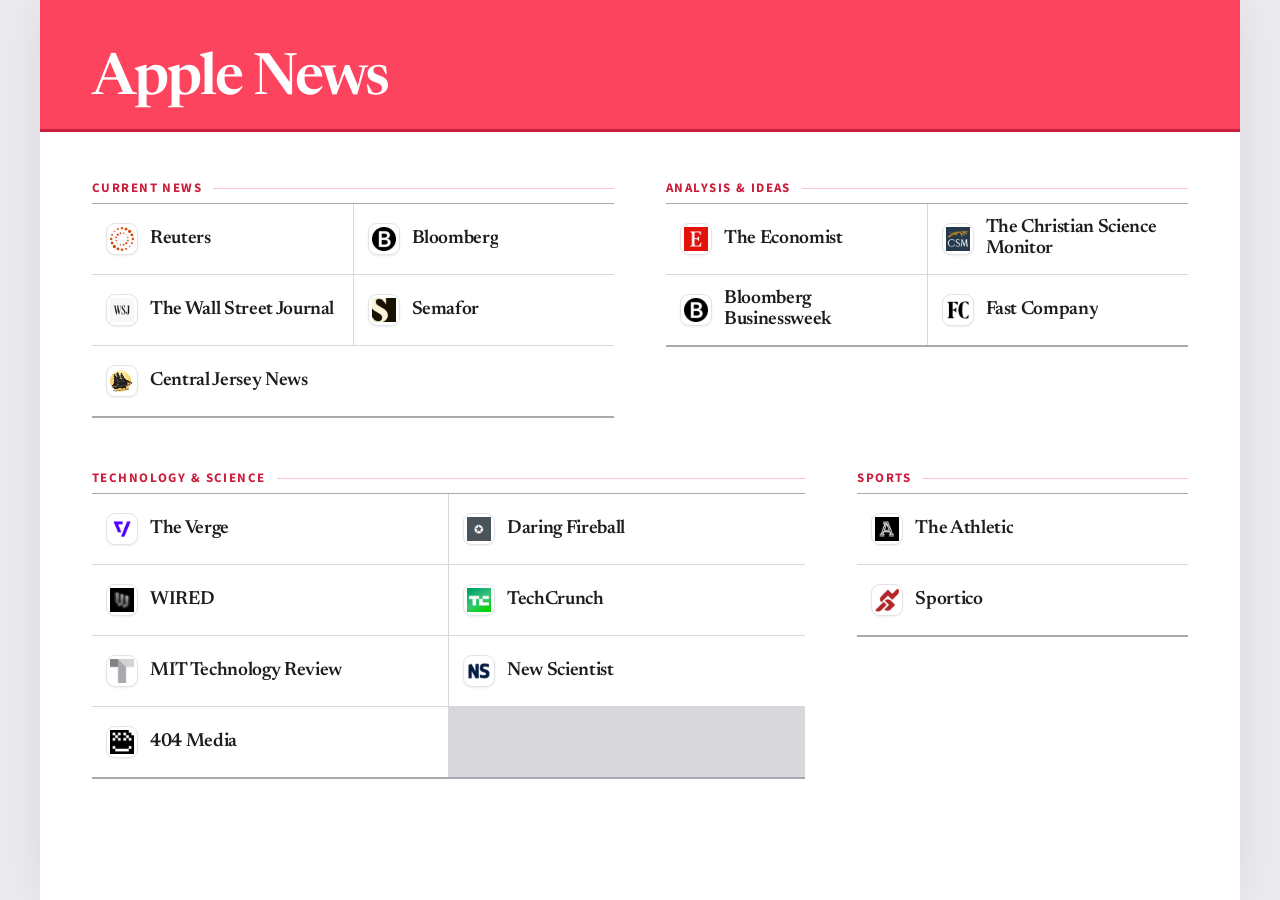
==== index.html @ 7edbaca2 "Add Daring Fireball" ====
<!doctype html>
<html lang="en">
  <head>
    <meta charset="UTF-8" />
    <meta name="viewport" content="width=device-width, initial-scale=1, viewport-fit=cover" />
    <meta name="theme-color" content="#fd445f" />
    <meta name="apple-mobile-web-app-capable" content="yes" />
    <meta name="apple-mobile-web-app-status-bar-style" content="black-translucent" />
    <meta name="apple-mobile-web-app-title" content="Apple News" />
    <meta name="mobile-web-app-capable" content="yes" />
    <meta name="description" content="A personal launcher for favorite Apple News publications." />
    <title>Apple News</title>
    <link rel="manifest" href="manifest.webmanifest" />
    <link rel="icon" href="icons/app-icon.svg" type="image/svg+xml" />
    <link rel="apple-touch-icon" href="icons/apple-touch-icon.png" />
    <link rel="preconnect" href="https://fonts.googleapis.com" />
    <link rel="preconnect" href="https://fonts.gstatic.com" crossorigin />
    <link
      href="https://fonts.googleapis.com/css2?family=Newsreader:opsz,wght@6..72,500;6..72,600&amp;family=Source+Sans+3:wght@600;700&amp;display=swap"
      rel="stylesheet"
    />
    <link rel="stylesheet" href="styles.css?v=11" />
    <script src="app.js" defer></script>
  </head>
  <body>
    <main class="page">
      <header class="masthead">
        <h1>Apple News</h1>
      </header>

      <div class="index" aria-label="Apple News publications">
        <section class="section section--current" aria-labelledby="current-news">
          <div class="section__heading">
            <h2 id="current-news">Current news</h2>
            <span aria-hidden="true"></span>
          </div>
          <nav class="source-list" aria-label="Current news sources">
            <a class="source" href="https://apple.news/T2HHIfjQSSi6bz2f8pJF2xw" aria-label="Open Reuters in Apple News">
              <span class="source__identity"><span class="source__logo"><img src="logos/reuters.png" alt="" width="28" height="28" /></span><span class="source__name">Reuters</span></span>
            </a>
            <a class="source" href="https://apple.news/Tjl8slcGYTmO6f0yHbivKJg" aria-label="Open Bloomberg in Apple News">
              <span class="source__identity"><span class="source__logo"><img src="logos/bloomberg.png" alt="" width="28" height="28" /></span><span class="source__name">Bloomberg</span></span>
            </a>
            <a class="source" href="https://apple.news/TLZKrjVHNQX6EU84bXaUU4w" aria-label="Open The Wall Street Journal in Apple News">
              <span class="source__identity"><span class="source__logo"><img src="logos/wall-street-journal.png" alt="" width="28" height="28" /></span><span class="source__name">The Wall Street Journal</span></span>
            </a>
            <a class="source" href="https://apple.news/TA-H5PvUbSDem4E9vQwZtOw" aria-label="Open Semafor in Apple News">
              <span class="source__identity"><span class="source__logo"><img src="logos/semafor.png" alt="" width="28" height="28" /></span><span class="source__name">Semafor</span></span>
            </a>
            <a class="source" href="https://apple.news/TNPfsRVpATbW1Sj1yWFdFFg" aria-label="Open Central Jersey News in Apple News">
              <span class="source__identity"><span class="source__logo"><img src="logos/central-jersey-news.png" alt="" width="28" height="28" /></span><span class="source__name">Central Jersey News</span></span>
            </a>
          </nav>
        </section>

        <section class="section section--analysis" aria-labelledby="analysis">
          <div class="section__heading">
            <h2 id="analysis">Analysis &amp; ideas</h2>
            <span aria-hidden="true"></span>
          </div>
          <nav class="source-list" aria-label="Analysis and ideas sources">
            <a class="source" href="https://apple.news/ThfiauYLtQlOfqyiHkempkw" aria-label="Open The Economist in Apple News">
              <span class="source__identity"><span class="source__logo"><img src="logos/economist.png" alt="" width="28" height="28" /></span><span class="source__name">The Economist</span></span>
            </a>
            <a class="source" href="https://apple.news/T_Ye2hwWaT_-u-DtJ17lVoQ" aria-label="Open The Christian Science Monitor in Apple News">
              <span class="source__identity"><span class="source__logo"><img src="logos/christian-science-monitor.png" alt="" width="28" height="28" /></span><span class="source__name">The Christian Science Monitor</span></span>
            </a>
            <a class="source" href="https://apple.news/TVgiaC0hzRVuradhgG5IrNQ" aria-label="Open Bloomberg Businessweek in Apple News">
              <span class="source__identity"><span class="source__logo"><img src="logos/bloomberg-businessweek.png" alt="" width="28" height="28" /></span><span class="source__name">Bloomberg Businessweek</span></span>
            </a>
            <a class="source" href="https://apple.news/TRDkR9QPbS0yoKyV5iQSW5g" aria-label="Open Fast Company in Apple News">
              <span class="source__identity"><span class="source__logo"><img src="logos/fast-company.png" alt="" width="28" height="28" /></span><span class="source__name">Fast Company</span></span>
            </a>
          </nav>
        </section>

        <section class="section section--science" aria-labelledby="science">
          <div class="section__heading">
            <h2 id="science">Technology &amp; science</h2>
            <span aria-hidden="true"></span>
          </div>
          <nav class="source-list" aria-label="Technology and science sources">
            <a class="source" href="https://apple.news/TLhSckDOWQjqEVzLdN4FplQ" aria-label="Open The Verge in Apple News">
              <span class="source__identity"><span class="source__logo"><img src="logos/the-verge.png" alt="" width="28" height="28" /></span><span class="source__name">The Verge</span></span>
            </a>
            <a class="source" href="https://apple.news/TMDi_OFIRSe2BQoupq1S1Gw" aria-label="Open Daring Fireball in Apple News">
              <span class="source__identity"><span class="source__logo"><img src="logos/daring-fireball.png" alt="" width="28" height="28" /></span><span class="source__name">Daring Fireball</span></span>
            </a>
            <a class="source" href="https://apple.news/TvhDsCM02Sz2u5ut0wrZFwA" aria-label="Open WIRED in Apple News">
              <span class="source__identity"><span class="source__logo"><img src="logos/wired.png" alt="" width="28" height="28" /></span><span class="source__name">WIRED</span></span>
            </a>
            <a class="source" href="https://apple.news/TaQFrBREMREafJLmlnwG_RA" aria-label="Open TechCrunch in Apple News">
              <span class="source__identity"><span class="source__logo"><img src="logos/techcrunch.png" alt="" width="28" height="28" /></span><span class="source__name">TechCrunch</span></span>
            </a>
            <a class="source" href="https://apple.news/T1kYkFSIVRBWBj0dJ29gJfw" aria-label="Open MIT Technology Review in Apple News">
              <span class="source__identity"><span class="source__logo"><img src="logos/mit-technology-review.png" alt="" width="28" height="28" /></span><span class="source__name">MIT Technology Review</span></span>
            </a>
            <a class="source" href="https://apple.news/T1igTlZ8xTAiyMs8q1JtDbw" aria-label="Open New Scientist in Apple News">
              <span class="source__identity"><span class="source__logo"><img src="logos/new-scientist.png" alt="" width="28" height="28" /></span><span class="source__name">New Scientist</span></span>
            </a>
            <a class="source" href="https://apple.news/T3wa8HAqFQDWGfcXrqdNGog" aria-label="Open 404 Media in Apple News">
              <span class="source__identity"><span class="source__logo"><img src="logos/404-media.png" alt="" width="28" height="28" /></span><span class="source__name">404 Media</span></span>
            </a>
          </nav>
        </section>

        <section class="section section--sports" aria-labelledby="sports">
          <div class="section__heading">
            <h2 id="sports">Sports</h2>
            <span aria-hidden="true"></span>
          </div>
          <nav class="source-list" aria-label="Sports sources">
            <a class="source" href="https://apple.news/TGZrXYjEmTdOtVrhVEViDCA" aria-label="Open The Athletic in Apple News">
              <span class="source__identity"><span class="source__logo"><img src="logos/the-athletic.png" alt="" width="28" height="28" /></span><span class="source__name">The Athletic</span></span>
            </a>
            <a class="source" href="https://apple.news/TxdXHyhmxQZySoSBhMMt0eg" aria-label="Open Sportico in Apple News">
              <span class="source__identity"><span class="source__logo"><img src="logos/sportico.png" alt="" width="28" height="28" /></span><span class="source__name">Sportico</span></span>
            </a>
          </nav>
        </section>
      </div>
    </main>
  </body>
</html>
---- styles.css ----
:root {
  color-scheme: light;
  --news-red: #fd445f;
  --news-red-deep: #c91e3c;
  --news-red-soft: #fff0f2;
  --paper: #ffffff;
  --ink: #1d1d1f;
  --rule: #d8d8dc;
  --rule-strong: #a9a9af;
  --display: "Newsreader", Georgia, "Times New Roman", serif;
  --utility: "Source Sans 3", "Helvetica Neue", Arial, sans-serif;
}

* {
  box-sizing: border-box;
}

html,
body {
  height: 100%;
  margin: 0;
}

body {
  overflow: hidden;
  background: #ececf0;
  color: var(--ink);
  font-family: var(--utility);
  -webkit-font-smoothing: antialiased;
  -webkit-tap-highlight-color: transparent;
}

.page {
  display: flex;
  flex-direction: column;
  width: min(100%, 520px);
  height: 100svh;
  min-height: 620px;
  margin: 0 auto;
  overflow: hidden;
  background: var(--paper);
}

.masthead {
  display: flex;
  flex: 0 0 auto;
  min-height: 88px;
  align-items: flex-end;
  padding: max(17px, env(safe-area-inset-top)) 24px 13px;
  border-bottom: 3px solid var(--news-red-deep);
  background: var(--news-red);
  color: #ffffff;
}

@media (display-mode: standalone) {
  .masthead {
    padding-top: calc(max(17px, env(safe-area-inset-top)) + 40px);
  }
}

h1 {
  margin: 0;
  font-family: var(--display);
  font-size: clamp(35px, 5.2svh, 42px);
  font-weight: 600;
  letter-spacing: -0.035em;
  line-height: 0.92;
}

.index {
  display: flex;
  flex: 1 1 auto;
  min-height: 0;
  flex-direction: column;
  justify-content: flex-start;
  gap: clamp(13px, 1.9svh, 20px);
  padding: clamp(15px, 2.2svh, 21px) 20px max(12px, env(safe-area-inset-bottom));
  overflow-y: auto;
  overscroll-behavior-y: contain;
  -webkit-overflow-scrolling: touch;
}

.section {
  --section-color: var(--news-red-deep);
  flex: 0 0 auto;
}

.section__heading {
  display: flex;
  height: 24px;
  align-items: center;
  gap: 8px;
}

.section__heading h2 {
  flex: 0 0 auto;
  margin: 0;
  color: var(--section-color);
  font-size: clamp(10px, 1.35svh, 12px);
  font-weight: 700;
  letter-spacing: 0.11em;
  line-height: 1;
  text-transform: uppercase;
}

.section__heading span {
  height: 1px;
  flex: 1 1 auto;
  background: rgba(253, 68, 95, 0.32);
}

.source-list {
  display: grid;
  grid-template-columns: repeat(2, minmax(0, 1fr));
  gap: 1px;
  border-top: 1px solid var(--rule-strong);
  border-bottom: 2px solid var(--rule-strong);
  background: var(--rule);
}

.source {
  display: flex;
  min-width: 0;
  min-height: clamp(56px, 6.8svh, 62px);
  align-items: center;
  padding: 8px 10px;
  background: var(--paper);
  color: var(--ink);
  text-decoration: none;
}

.source:last-child:nth-child(odd) {
  grid-column: 1 / -1;
}

.source__identity {
  display: flex;
  min-width: 0;
  align-items: center;
  width: 100%;
  gap: 8px;
}

.source__logo {
  display: grid;
  width: 26px;
  height: 26px;
  flex: 0 0 26px;
  place-items: center;
  overflow: hidden;
  border: 1px solid #e4e4e8;
  border-radius: 8px;
  background: #ffffff;
  box-shadow: 0 1px 2px rgba(29, 29, 31, 0.08);
}

.source__logo img {
  display: block;
  width: 20px;
  height: 20px;
  object-fit: contain;
}

.source__name {
  min-width: 0;
  overflow: hidden;
  display: -webkit-box;
  font-family: var(--display);
  font-size: clamp(15px, 2svh, 17px);
  font-weight: 600;
  letter-spacing: -0.018em;
  line-height: 1.05;
  -webkit-box-orient: vertical;
  -webkit-line-clamp: 2;
}

.source:active {
  background: var(--news-red-soft);
}

.source:focus-visible {
  outline: 3px solid var(--section-color);
  outline-offset: 3px;
}

/* Turn the compact phone launcher into a spacious editorial index on larger screens. */
@media (min-width: 800px) {
  body {
    overflow: auto;
  }

  .page {
    width: calc(100% - 64px);
    max-width: 1440px;
    height: auto;
    min-height: 100svh;
    overflow: visible;
    box-shadow: 0 0 48px rgba(29, 29, 31, 0.08);
  }

  .masthead {
    min-height: 120px;
    padding: 32px 42px 22px;
  }

  h1 {
    font-size: 52px;
  }

  .index {
    display: grid;
    grid-template-columns: repeat(2, minmax(0, 1fr));
    align-content: start;
    gap: 38px 42px;
    padding: 36px 42px 56px;
    overflow: visible;
  }

  .section__heading {
    height: 29px;
    gap: 11px;
  }

  .section__heading h2 {
    font-size: 13px;
  }

  .source-list {
    grid-template-columns: 1fr;
  }

  .source {
    min-height: 70px;
    padding: 12px 14px;
  }

  .source__identity {
    gap: 12px;
  }

  .source__logo {
    width: 32px;
    height: 32px;
    flex-basis: 32px;
    border-radius: 9px;
  }

  .source__logo img {
    width: 24px;
    height: 24px;
  }

  .source__name {
    font-size: 19px;
    line-height: 1.1;
  }

  .source:last-child:nth-child(odd) {
    grid-column: auto;
  }
}

@media (min-width: 1180px) {
  .page {
    width: calc(100% - 80px);
    max-width: 1840px;
  }

  .masthead {
    min-height: 132px;
    padding-inline: 52px;
  }

  h1 {
    font-size: 58px;
  }

  .index {
    grid-template-columns: repeat(12, minmax(0, 1fr));
    gap: 46px 52px;
    padding: 42px 52px 68px;
  }

  .section--current,
  .section--analysis {
    grid-column: span 6;
  }

  .section--science {
    grid-column: span 8;
  }

  .section--sports {
    grid-column: span 4;
  }

  .section--current .source-list,
  .section--analysis .source-list,
  .section--science .source-list {
    grid-template-columns: repeat(2, minmax(0, 1fr));
  }

  .section--current .source:last-child:nth-child(odd) {
    grid-column: 1 / -1;
  }
}

@media (hover: hover) and (pointer: fine) {
  .source {
    transition: background-color 150ms ease, color 150ms ease;
  }

  .source__logo {
    transition: border-color 150ms ease, box-shadow 150ms ease, transform 150ms ease;
  }

  .source:hover {
    background: var(--news-red-soft);
    color: var(--news-red-deep);
  }

  .source:hover .source__logo {
    border-color: rgba(201, 30, 60, 0.24);
    box-shadow: 0 2px 7px rgba(201, 30, 60, 0.13);
    transform: translateY(-1px);
  }
}

@media (max-height: 720px) {
  .masthead {
    min-height: 72px;
    padding-bottom: 10px;
  }

  .index {
    gap: 9px;
    padding-top: 10px;
  }

  .section__heading {
    height: 20px;
  }

  .source {
    min-height: 52px;
    padding-block: 6px;
  }

  .source__logo {
    width: 25px;
    height: 25px;
    flex-basis: 25px;
  }

  .source__logo img {
    width: 19px;
    height: 19px;
  }
}

@media (max-width: 380px) {
  .masthead {
    padding-inline: 16px;
  }

  .index {
    padding-inline: 14px;
  }

  .source-list {
    gap: 1px;
  }

  .source {
    padding-inline: 8px;
  }

  .source__name {
    font-size: 15px;
  }
}
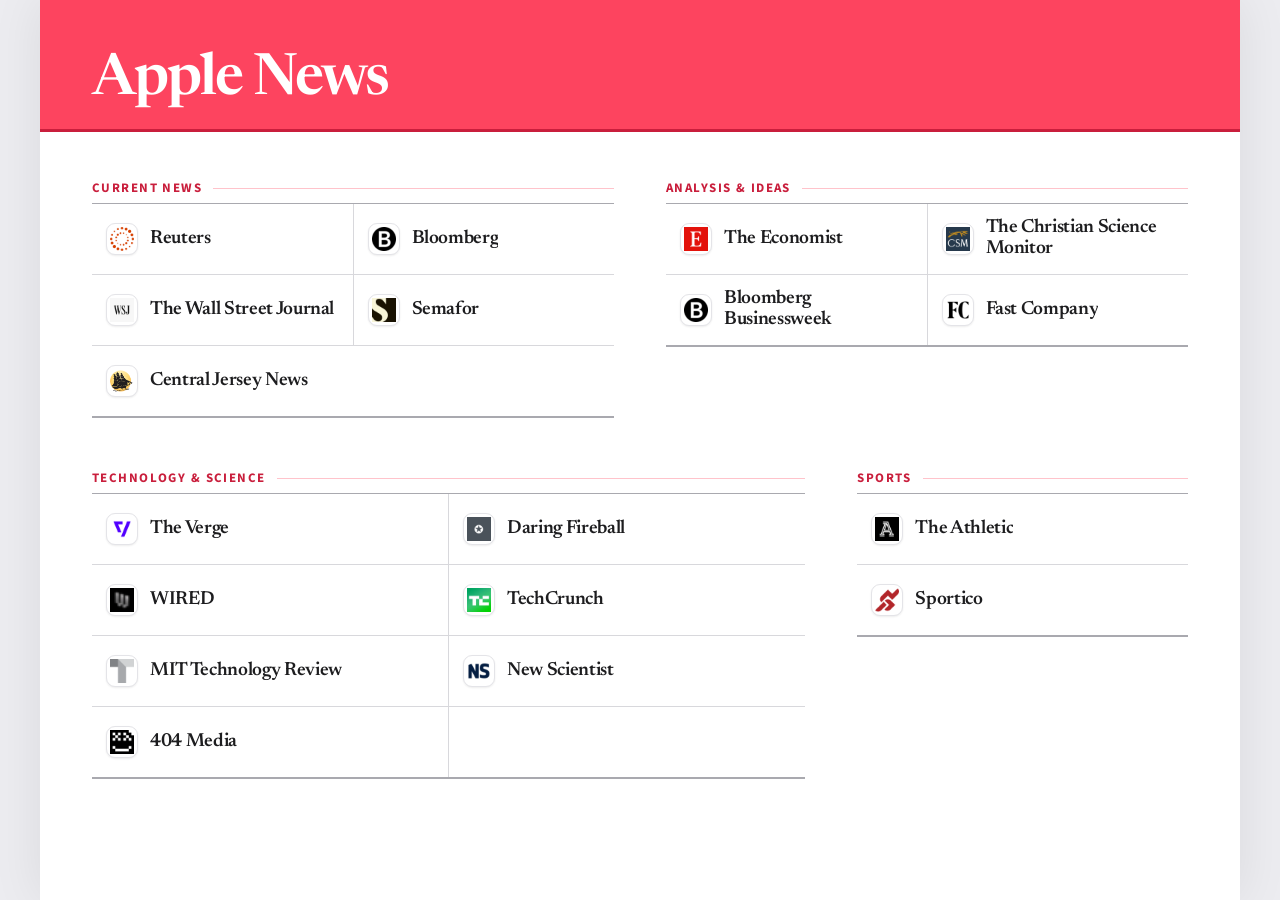
==== commit 6620e099: "Match empty grid cells to page background" ====
--- a/index.html
+++ b/index.html
@@ -19,7 +19,7 @@
       href="https://fonts.googleapis.com/css2?family=Newsreader:opsz,wght@6..72,500;6..72,600&amp;family=Source+Sans+3:wght@600;700&amp;display=swap"
       rel="stylesheet"
     />
-    <link rel="stylesheet" href="styles.css?v=11" />
+    <link rel="stylesheet" href="styles.css?v=12" />
     <script src="app.js" defer></script>
   </head>
   <body>
--- a/styles.css
+++ b/styles.css
@@ -300,6 +300,12 @@
     grid-template-columns: repeat(2, minmax(0, 1fr));
   }
 
+  .section--analysis .source-list:has(> .source:last-child:nth-child(odd))::after,
+  .section--science .source-list:has(> .source:last-child:nth-child(odd))::after {
+    content: "";
+    background: var(--paper);
+  }
+
   .section--current .source:last-child:nth-child(odd) {
     grid-column: 1 / -1;
   }
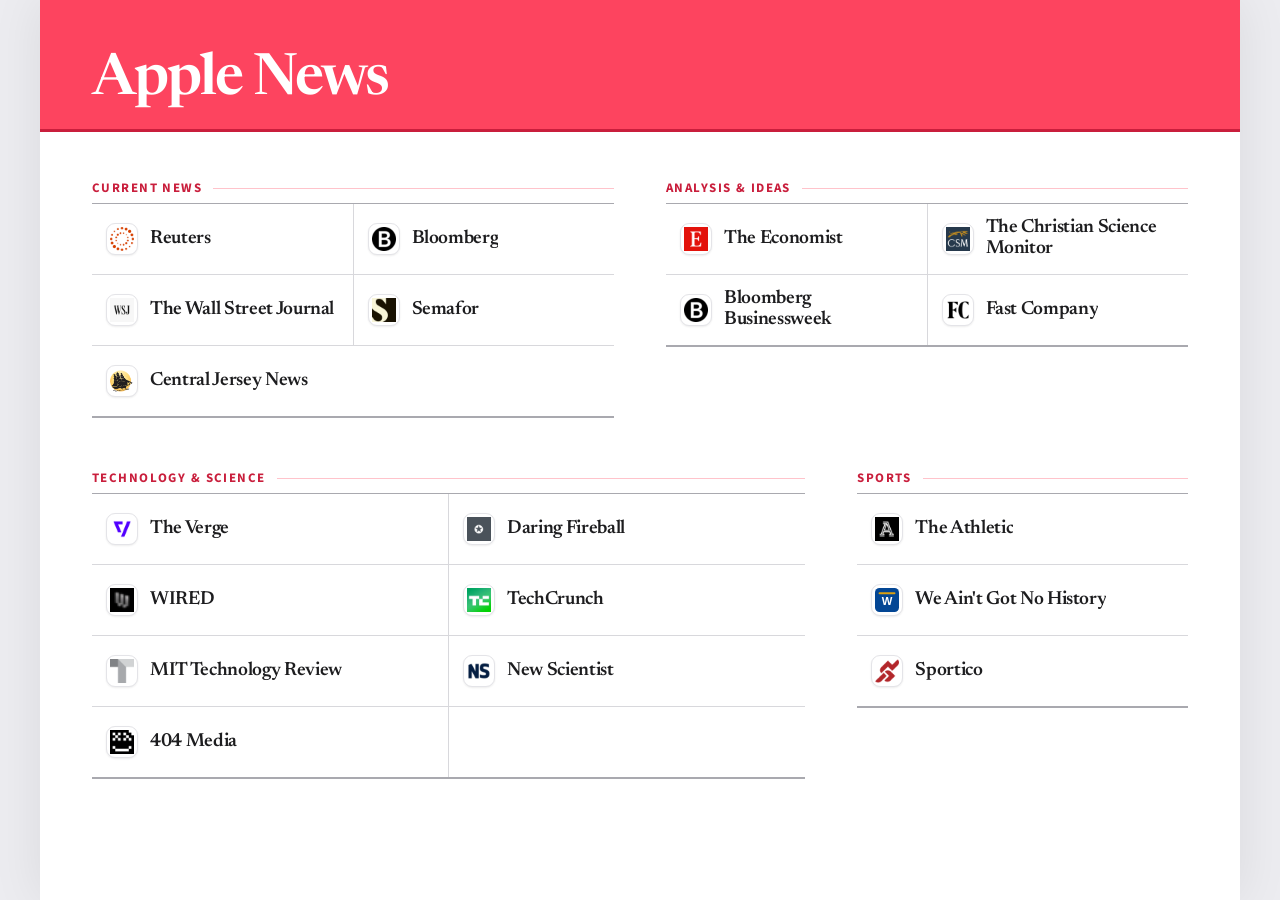
==== commit a7b382bb: "Add We Ain't Got No History to Sports" ====
--- a/index.html
+++ b/index.html
@@ -113,6 +113,9 @@
             <a class="source" href="https://apple.news/TGZrXYjEmTdOtVrhVEViDCA" aria-label="Open The Athletic in Apple News">
               <span class="source__identity"><span class="source__logo"><img src="logos/the-athletic.png" alt="" width="28" height="28" /></span><span class="source__name">The Athletic</span></span>
             </a>
+            <a class="source" href="https://apple.news/TEYujbYmrQXy9HMHk3YhJSQ" aria-label="Open We Ain't Got No History in Apple News">
+              <span class="source__identity"><span class="source__logo"><img src="logos/we-aint-got-no-history.svg" alt="" width="28" height="28" /></span><span class="source__name">We Ain't Got No History</span></span>
+            </a>
             <a class="source" href="https://apple.news/TxdXHyhmxQZySoSBhMMt0eg" aria-label="Open Sportico in Apple News">
               <span class="source__identity"><span class="source__logo"><img src="logos/sportico.png" alt="" width="28" height="28" /></span><span class="source__name">Sportico</span></span>
             </a>
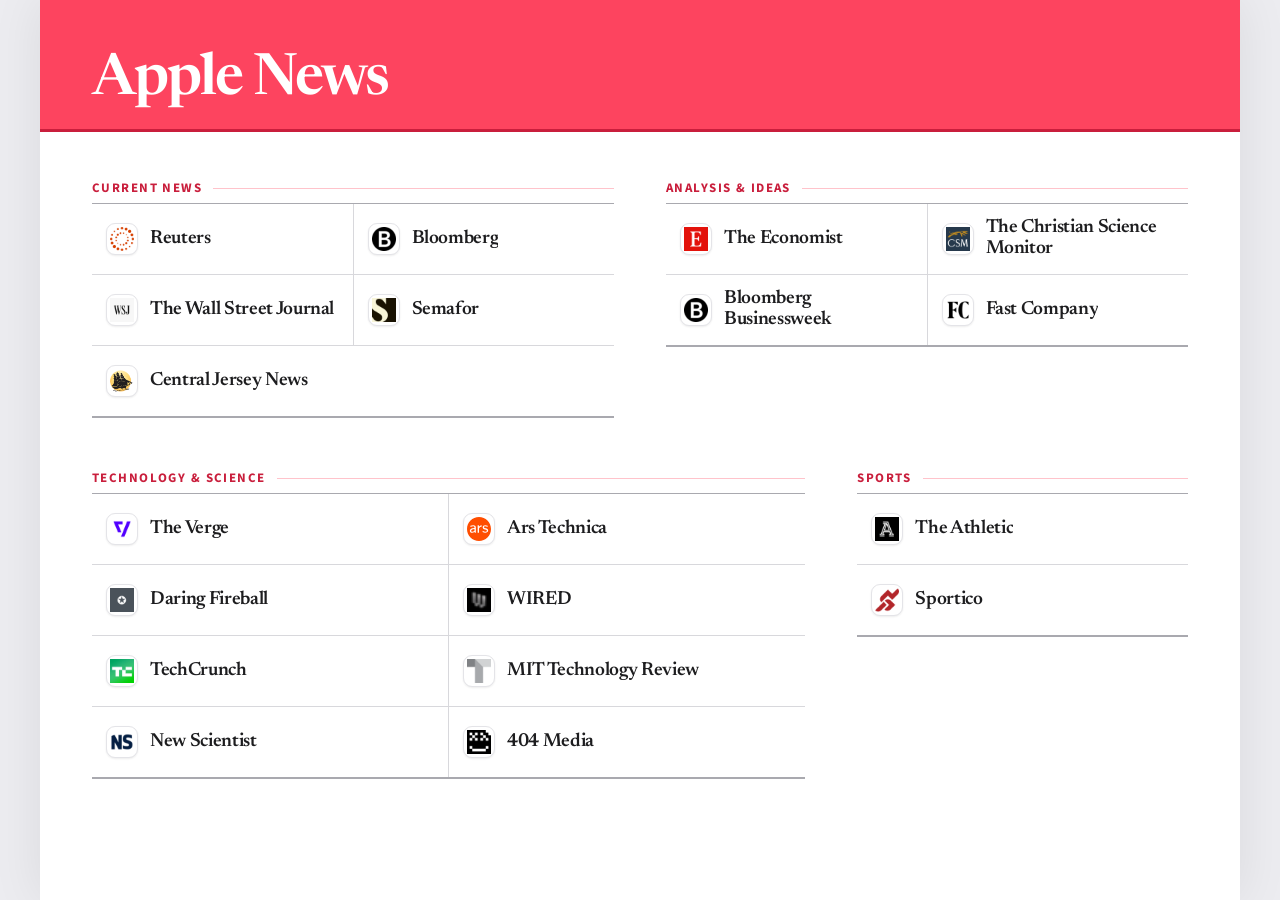
==== commit 8f340fc0: "Add Ars Technica to technology sources" ====
--- a/index.html
+++ b/index.html
@@ -83,6 +83,9 @@
             <a class="source" href="https://apple.news/TLhSckDOWQjqEVzLdN4FplQ" aria-label="Open The Verge in Apple News">
               <span class="source__identity"><span class="source__logo"><img src="logos/the-verge.png" alt="" width="28" height="28" /></span><span class="source__name">The Verge</span></span>
             </a>
+            <a class="source" href="https://apple.news/TUKgA_OjuTe20v1ndDwQjxQ" aria-label="Open Ars Technica in Apple News">
+              <span class="source__identity"><span class="source__logo"><img src="logos/ars-technica.svg" alt="" width="28" height="28" /></span><span class="source__name">Ars Technica</span></span>
+            </a>
             <a class="source" href="https://apple.news/TMDi_OFIRSe2BQoupq1S1Gw" aria-label="Open Daring Fireball in Apple News">
               <span class="source__identity"><span class="source__logo"><img src="logos/daring-fireball.png" alt="" width="28" height="28" /></span><span class="source__name">Daring Fireball</span></span>
             </a>
@@ -113,9 +116,6 @@
             <a class="source" href="https://apple.news/TGZrXYjEmTdOtVrhVEViDCA" aria-label="Open The Athletic in Apple News">
               <span class="source__identity"><span class="source__logo"><img src="logos/the-athletic.png" alt="" width="28" height="28" /></span><span class="source__name">The Athletic</span></span>
             </a>
-            <a class="source" href="https://apple.news/TEYujbYmrQXy9HMHk3YhJSQ" aria-label="Open We Ain't Got No History in Apple News">
-              <span class="source__identity"><span class="source__logo"><img src="logos/we-aint-got-no-history.svg" alt="" width="28" height="28" /></span><span class="source__name">We Ain't Got No History</span></span>
-            </a>
             <a class="source" href="https://apple.news/TxdXHyhmxQZySoSBhMMt0eg" aria-label="Open Sportico in Apple News">
               <span class="source__identity"><span class="source__logo"><img src="logos/sportico.png" alt="" width="28" height="28" /></span><span class="source__name">Sportico</span></span>
             </a>
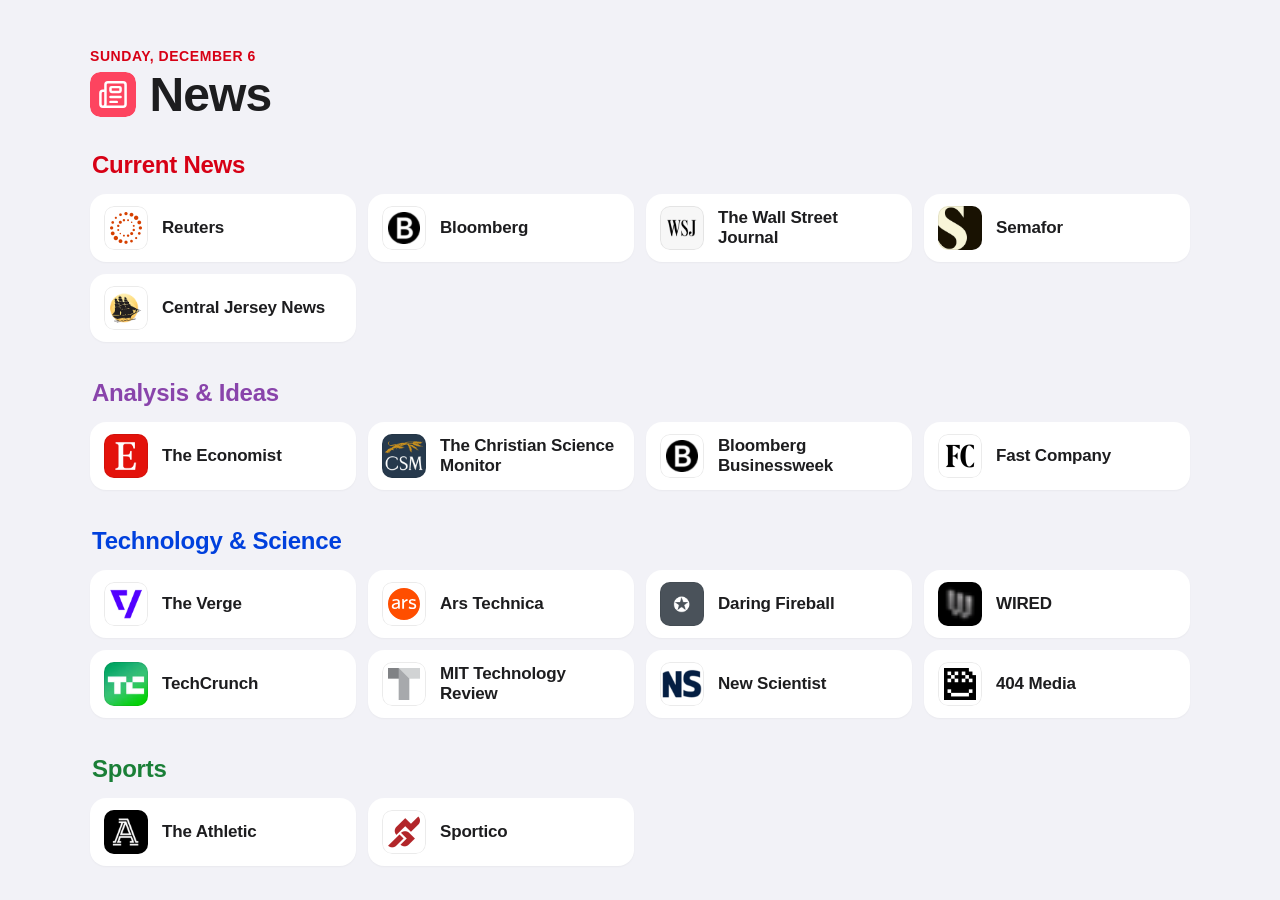
==== commit 3b1995ac: "Redesign launcher in an Apple News style Replace the pink banner and ruled list with an iOS large-ti" ====
--- a/index.html
+++ b/index.html
@@ -3,9 +3,11 @@
   <head>
     <meta charset="UTF-8" />
     <meta name="viewport" content="width=device-width, initial-scale=1, viewport-fit=cover" />
-    <meta name="theme-color" content="#fd445f" />
+    <meta name="color-scheme" content="light dark" />
+    <meta name="theme-color" content="#f2f2f7" media="(prefers-color-scheme: light)" />
+    <meta name="theme-color" content="#000000" media="(prefers-color-scheme: dark)" />
     <meta name="apple-mobile-web-app-capable" content="yes" />
-    <meta name="apple-mobile-web-app-status-bar-style" content="black-translucent" />
+    <meta name="apple-mobile-web-app-status-bar-style" content="default" />
     <meta name="apple-mobile-web-app-title" content="Apple News" />
     <meta name="mobile-web-app-capable" content="yes" />
     <meta name="description" content="A personal launcher for favorite Apple News publications." />
@@ -13,115 +15,162 @@
     <link rel="manifest" href="manifest.webmanifest" />
     <link rel="icon" href="icons/app-icon.svg" type="image/svg+xml" />
     <link rel="apple-touch-icon" href="icons/apple-touch-icon.png" />
-    <link rel="preconnect" href="https://fonts.googleapis.com" />
-    <link rel="preconnect" href="https://fonts.gstatic.com" crossorigin />
-    <link
-      href="https://fonts.googleapis.com/css2?family=Newsreader:opsz,wght@6..72,500;6..72,600&amp;family=Source+Sans+3:wght@600;700&amp;display=swap"
-      rel="stylesheet"
-    />
-    <link rel="stylesheet" href="styles.css?v=12" />
-    <script src="app.js" defer></script>
+    <link rel="stylesheet" href="styles.css?v=13" />
+    <script src="app.js?v=2" defer></script>
   </head>
   <body>
+    <div class="topbar" aria-hidden="true">
+      <span class="topbar__title"><img src="icons/app-icon.svg" alt="" width="20" height="20" />News</span>
+    </div>
+
     <main class="page">
       <header class="masthead">
-        <h1>Apple News</h1>
+        <p class="masthead__date" data-today></p>
+        <h1 class="masthead__title">
+          <img class="masthead__icon" src="icons/app-icon.svg" alt="" width="40" height="40" />
+          <span><span class="visually-hidden">Apple </span>News</span>
+        </h1>
       </header>
 
-      <div class="index" aria-label="Apple News publications">
-        <section class="section section--current" aria-labelledby="current-news">
-          <div class="section__heading">
-            <h2 id="current-news">Current news</h2>
-            <span aria-hidden="true"></span>
-          </div>
-          <nav class="source-list" aria-label="Current news sources">
-            <a class="source" href="https://apple.news/T2HHIfjQSSi6bz2f8pJF2xw" aria-label="Open Reuters in Apple News">
-              <span class="source__identity"><span class="source__logo"><img src="logos/reuters.png" alt="" width="28" height="28" /></span><span class="source__name">Reuters</span></span>
-            </a>
-            <a class="source" href="https://apple.news/Tjl8slcGYTmO6f0yHbivKJg" aria-label="Open Bloomberg in Apple News">
-              <span class="source__identity"><span class="source__logo"><img src="logos/bloomberg.png" alt="" width="28" height="28" /></span><span class="source__name">Bloomberg</span></span>
-            </a>
-            <a class="source" href="https://apple.news/TLZKrjVHNQX6EU84bXaUU4w" aria-label="Open The Wall Street Journal in Apple News">
-              <span class="source__identity"><span class="source__logo"><img src="logos/wall-street-journal.png" alt="" width="28" height="28" /></span><span class="source__name">The Wall Street Journal</span></span>
-            </a>
-            <a class="source" href="https://apple.news/TA-H5PvUbSDem4E9vQwZtOw" aria-label="Open Semafor in Apple News">
-              <span class="source__identity"><span class="source__logo"><img src="logos/semafor.png" alt="" width="28" height="28" /></span><span class="source__name">Semafor</span></span>
-            </a>
-            <a class="source" href="https://apple.news/TNPfsRVpATbW1Sj1yWFdFFg" aria-label="Open Central Jersey News in Apple News">
-              <span class="source__identity"><span class="source__logo"><img src="logos/central-jersey-news.png" alt="" width="28" height="28" /></span><span class="source__name">Central Jersey News</span></span>
-            </a>
-          </nav>
+      <nav class="index" aria-label="Publications">
+        <section class="section section--red" aria-labelledby="current-news">
+          <h2 class="section__title" id="current-news">Current News</h2>
+          <ul class="source-grid" role="list">
+            <li>
+              <a class="source" href="https://apple.news/T2HHIfjQSSi6bz2f8pJF2xw">
+                <span class="source__logo"><img src="logos/reuters.png" alt="" width="36" height="36" /></span>
+                <span class="source__name">Reuters</span>
+              </a>
+            </li>
+            <li>
+              <a class="source" href="https://apple.news/Tjl8slcGYTmO6f0yHbivKJg">
+                <span class="source__logo"><img src="logos/bloomberg.png" alt="" width="36" height="36" /></span>
+                <span class="source__name">Bloomberg</span>
+              </a>
+            </li>
+            <li>
+              <a class="source" href="https://apple.news/TLZKrjVHNQX6EU84bXaUU4w">
+                <span class="source__logo source__logo--fill"><img src="logos/wall-street-journal.png" alt="" width="36" height="36" /></span>
+                <span class="source__name">The Wall Street Journal</span>
+              </a>
+            </li>
+            <li>
+              <a class="source" href="https://apple.news/TA-H5PvUbSDem4E9vQwZtOw">
+                <span class="source__logo source__logo--fill"><img src="logos/semafor.png" alt="" width="36" height="36" /></span>
+                <span class="source__name">Semafor</span>
+              </a>
+            </li>
+            <li>
+              <a class="source" href="https://apple.news/TNPfsRVpATbW1Sj1yWFdFFg">
+                <span class="source__logo"><img src="logos/central-jersey-news.png" alt="" width="36" height="36" /></span>
+                <span class="source__name">Central Jersey News</span>
+              </a>
+            </li>
+          </ul>
         </section>
 
-        <section class="section section--analysis" aria-labelledby="analysis">
-          <div class="section__heading">
-            <h2 id="analysis">Analysis &amp; ideas</h2>
-            <span aria-hidden="true"></span>
-          </div>
-          <nav class="source-list" aria-label="Analysis and ideas sources">
-            <a class="source" href="https://apple.news/ThfiauYLtQlOfqyiHkempkw" aria-label="Open The Economist in Apple News">
-              <span class="source__identity"><span class="source__logo"><img src="logos/economist.png" alt="" width="28" height="28" /></span><span class="source__name">The Economist</span></span>
-            </a>
-            <a class="source" href="https://apple.news/T_Ye2hwWaT_-u-DtJ17lVoQ" aria-label="Open The Christian Science Monitor in Apple News">
-              <span class="source__identity"><span class="source__logo"><img src="logos/christian-science-monitor.png" alt="" width="28" height="28" /></span><span class="source__name">The Christian Science Monitor</span></span>
-            </a>
-            <a class="source" href="https://apple.news/TVgiaC0hzRVuradhgG5IrNQ" aria-label="Open Bloomberg Businessweek in Apple News">
-              <span class="source__identity"><span class="source__logo"><img src="logos/bloomberg-businessweek.png" alt="" width="28" height="28" /></span><span class="source__name">Bloomberg Businessweek</span></span>
-            </a>
-            <a class="source" href="https://apple.news/TRDkR9QPbS0yoKyV5iQSW5g" aria-label="Open Fast Company in Apple News">
-              <span class="source__identity"><span class="source__logo"><img src="logos/fast-company.png" alt="" width="28" height="28" /></span><span class="source__name">Fast Company</span></span>
-            </a>
-          </nav>
+        <section class="section section--purple" aria-labelledby="analysis">
+          <h2 class="section__title" id="analysis">Analysis &amp; Ideas</h2>
+          <ul class="source-grid" role="list">
+            <li>
+              <a class="source" href="https://apple.news/ThfiauYLtQlOfqyiHkempkw">
+                <span class="source__logo source__logo--fill"><img src="logos/economist.png" alt="" width="36" height="36" /></span>
+                <span class="source__name">The Economist</span>
+              </a>
+            </li>
+            <li>
+              <a class="source" href="https://apple.news/T_Ye2hwWaT_-u-DtJ17lVoQ">
+                <span class="source__logo source__logo--fill"><img src="logos/christian-science-monitor.png" alt="" width="36" height="36" /></span>
+                <span class="source__name">The Christian Science Monitor</span>
+              </a>
+            </li>
+            <li>
+              <a class="source" href="https://apple.news/TVgiaC0hzRVuradhgG5IrNQ">
+                <span class="source__logo"><img src="logos/bloomberg-businessweek.png" alt="" width="36" height="36" /></span>
+                <span class="source__name">Bloomberg Businessweek</span>
+              </a>
+            </li>
+            <li>
+              <a class="source" href="https://apple.news/TRDkR9QPbS0yoKyV5iQSW5g">
+                <span class="source__logo"><img src="logos/fast-company.png" alt="" width="36" height="36" /></span>
+                <span class="source__name">Fast Company</span>
+              </a>
+            </li>
+          </ul>
         </section>
 
-        <section class="section section--science" aria-labelledby="science">
-          <div class="section__heading">
-            <h2 id="science">Technology &amp; science</h2>
-            <span aria-hidden="true"></span>
-          </div>
-          <nav class="source-list" aria-label="Technology and science sources">
-            <a class="source" href="https://apple.news/TLhSckDOWQjqEVzLdN4FplQ" aria-label="Open The Verge in Apple News">
-              <span class="source__identity"><span class="source__logo"><img src="logos/the-verge.png" alt="" width="28" height="28" /></span><span class="source__name">The Verge</span></span>
-            </a>
-            <a class="source" href="https://apple.news/TUKgA_OjuTe20v1ndDwQjxQ" aria-label="Open Ars Technica in Apple News">
-              <span class="source__identity"><span class="source__logo"><img src="logos/ars-technica.svg" alt="" width="28" height="28" /></span><span class="source__name">Ars Technica</span></span>
-            </a>
-            <a class="source" href="https://apple.news/TMDi_OFIRSe2BQoupq1S1Gw" aria-label="Open Daring Fireball in Apple News">
-              <span class="source__identity"><span class="source__logo"><img src="logos/daring-fireball.png" alt="" width="28" height="28" /></span><span class="source__name">Daring Fireball</span></span>
-            </a>
-            <a class="source" href="https://apple.news/TvhDsCM02Sz2u5ut0wrZFwA" aria-label="Open WIRED in Apple News">
-              <span class="source__identity"><span class="source__logo"><img src="logos/wired.png" alt="" width="28" height="28" /></span><span class="source__name">WIRED</span></span>
-            </a>
-            <a class="source" href="https://apple.news/TaQFrBREMREafJLmlnwG_RA" aria-label="Open TechCrunch in Apple News">
-              <span class="source__identity"><span class="source__logo"><img src="logos/techcrunch.png" alt="" width="28" height="28" /></span><span class="source__name">TechCrunch</span></span>
-            </a>
-            <a class="source" href="https://apple.news/T1kYkFSIVRBWBj0dJ29gJfw" aria-label="Open MIT Technology Review in Apple News">
-              <span class="source__identity"><span class="source__logo"><img src="logos/mit-technology-review.png" alt="" width="28" height="28" /></span><span class="source__name">MIT Technology Review</span></span>
-            </a>
-            <a class="source" href="https://apple.news/T1igTlZ8xTAiyMs8q1JtDbw" aria-label="Open New Scientist in Apple News">
-              <span class="source__identity"><span class="source__logo"><img src="logos/new-scientist.png" alt="" width="28" height="28" /></span><span class="source__name">New Scientist</span></span>
-            </a>
-            <a class="source" href="https://apple.news/T3wa8HAqFQDWGfcXrqdNGog" aria-label="Open 404 Media in Apple News">
-              <span class="source__identity"><span class="source__logo"><img src="logos/404-media.png" alt="" width="28" height="28" /></span><span class="source__name">404 Media</span></span>
-            </a>
-          </nav>
+        <section class="section section--blue" aria-labelledby="science">
+          <h2 class="section__title" id="science">Technology &amp; Science</h2>
+          <ul class="source-grid" role="list">
+            <li>
+              <a class="source" href="https://apple.news/TLhSckDOWQjqEVzLdN4FplQ">
+                <span class="source__logo source__logo--fill"><img src="logos/the-verge.png" alt="" width="36" height="36" /></span>
+                <span class="source__name">The Verge</span>
+              </a>
+            </li>
+            <li>
+              <a class="source" href="https://apple.news/TUKgA_OjuTe20v1ndDwQjxQ">
+                <span class="source__logo"><img src="logos/ars-technica.svg" alt="" width="36" height="36" /></span>
+                <span class="source__name">Ars Technica</span>
+              </a>
+            </li>
+            <li>
+              <a class="source" href="https://apple.news/TMDi_OFIRSe2BQoupq1S1Gw">
+                <span class="source__logo source__logo--fill"><img src="logos/daring-fireball.png" alt="" width="36" height="36" /></span>
+                <span class="source__name">Daring Fireball</span>
+              </a>
+            </li>
+            <li>
+              <a class="source" href="https://apple.news/TvhDsCM02Sz2u5ut0wrZFwA">
+                <span class="source__logo source__logo--fill"><img src="logos/wired.png" alt="" width="36" height="36" /></span>
+                <span class="source__name">WIRED</span>
+              </a>
+            </li>
+            <li>
+              <a class="source" href="https://apple.news/TaQFrBREMREafJLmlnwG_RA">
+                <span class="source__logo source__logo--fill"><img src="logos/techcrunch.png" alt="" width="36" height="36" /></span>
+                <span class="source__name">TechCrunch</span>
+              </a>
+            </li>
+            <li>
+              <a class="source" href="https://apple.news/T1kYkFSIVRBWBj0dJ29gJfw">
+                <span class="source__logo"><img src="logos/mit-technology-review.png" alt="" width="36" height="36" /></span>
+                <span class="source__name">MIT Technology Review</span>
+              </a>
+            </li>
+            <li>
+              <a class="source" href="https://apple.news/T1igTlZ8xTAiyMs8q1JtDbw">
+                <span class="source__logo source__logo--fill"><img src="logos/new-scientist.png" alt="" width="36" height="36" /></span>
+                <span class="source__name">New Scientist</span>
+              </a>
+            </li>
+            <li>
+              <a class="source" href="https://apple.news/T3wa8HAqFQDWGfcXrqdNGog">
+                <span class="source__logo"><img src="logos/404-media.png" alt="" width="36" height="36" /></span>
+                <span class="source__name">404 Media</span>
+              </a>
+            </li>
+          </ul>
         </section>
 
-        <section class="section section--sports" aria-labelledby="sports">
-          <div class="section__heading">
-            <h2 id="sports">Sports</h2>
-            <span aria-hidden="true"></span>
-          </div>
-          <nav class="source-list" aria-label="Sports sources">
-            <a class="source" href="https://apple.news/TGZrXYjEmTdOtVrhVEViDCA" aria-label="Open The Athletic in Apple News">
-              <span class="source__identity"><span class="source__logo"><img src="logos/the-athletic.png" alt="" width="28" height="28" /></span><span class="source__name">The Athletic</span></span>
-            </a>
-            <a class="source" href="https://apple.news/TxdXHyhmxQZySoSBhMMt0eg" aria-label="Open Sportico in Apple News">
-              <span class="source__identity"><span class="source__logo"><img src="logos/sportico.png" alt="" width="28" height="28" /></span><span class="source__name">Sportico</span></span>
-            </a>
-          </nav>
+        <section class="section section--green" aria-labelledby="sports">
+          <h2 class="section__title" id="sports">Sports</h2>
+          <ul class="source-grid" role="list">
+            <li>
+              <a class="source" href="https://apple.news/TGZrXYjEmTdOtVrhVEViDCA">
+                <span class="source__logo source__logo--fill"><img src="logos/the-athletic.png" alt="" width="36" height="36" /></span>
+                <span class="source__name">The Athletic</span>
+              </a>
+            </li>
+            <li>
+              <a class="source" href="https://apple.news/TxdXHyhmxQZySoSBhMMt0eg">
+                <span class="source__logo"><img src="logos/sportico.png" alt="" width="36" height="36" /></span>
+                <span class="source__name">Sportico</span>
+              </a>
+            </li>
+          </ul>
         </section>
-      </div>
+      </nav>
     </main>
   </body>
 </html>
--- a/styles.css
+++ b/styles.css
@@ -1,387 +1,436 @@
 :root {
-  color-scheme: light;
-  --news-red: #fd445f;
-  --news-red-deep: #c91e3c;
-  --news-red-soft: #fff0f2;
-  --paper: #ffffff;
-  --ink: #1d1d1f;
-  --rule: #d8d8dc;
-  --rule-strong: #a9a9af;
-  --display: "Newsreader", Georgia, "Times New Roman", serif;
-  --utility: "Source Sans 3", "Helvetica Neue", Arial, sans-serif;
+  color-scheme: light dark;
+
+  /* Surfaces follow the iOS grouped-content palette. */
+  --bg: #f2f2f7;
+  --card: #ffffff;
+  --card-pressed: #e5e5ea;
+  --bar: rgba(242, 242, 247, 0.78);
+  --label: #1d1d1f;
+  --label-secondary: #6c6c70;
+  --separator: rgba(60, 60, 67, 0.16);
+  --logo-ring: rgba(0, 0, 0, 0.08);
+  --card-shadow: 0 1px 2px rgba(0, 0, 0, 0.04);
+  --card-shadow-hover: 0 8px 24px rgba(0, 0, 0, 0.08), 0 1px 3px rgba(0, 0, 0, 0.06);
+
+  /* Accessible (increased-contrast) system tints: all at least 4.5:1 on --bg. */
+  --news-red: #d70015;
+  --tone-red: #d70015;
+  --tone-purple: #8944ab;
+  --tone-blue: #0040dd;
+  --tone-green: #1a7f37;
+
+  --font: -apple-system, BlinkMacSystemFont, "SF Pro Text", "Segoe UI", Roboto, "Helvetica Neue", Helvetica, Arial,
+    sans-serif;
+  --font-display: -apple-system, BlinkMacSystemFont, "SF Pro Display", "Segoe UI", Roboto, "Helvetica Neue", Helvetica,
+    Arial, sans-serif;
+
+  --gutter: 16px;
+  --radius: 14px;
+  --gap: 8px;
+}
+
+@media (prefers-color-scheme: dark) {
+  :root {
+    --bg: #000000;
+    --card: #1c1c1e;
+    --card-pressed: #2c2c2e;
+    --bar: rgba(22, 22, 23, 0.78);
+    --label: #f5f5f7;
+    --label-secondary: #aeaeb2;
+    --separator: rgba(84, 84, 88, 0.6);
+    --logo-ring: rgba(255, 255, 255, 0.1);
+    --card-shadow: none;
+    --card-shadow-hover: 0 8px 24px rgba(0, 0, 0, 0.5);
+
+    --news-red: #ff6961;
+    --tone-red: #ff6961;
+    --tone-purple: #da8fff;
+    --tone-blue: #409cff;
+    --tone-green: #30db5b;
+  }
 }
 
 * {
   box-sizing: border-box;
 }
 
-html,
+html {
+  -webkit-text-size-adjust: 100%;
+  text-size-adjust: 100%;
+}
+
 body {
-  height: 100%;
+  min-height: 100svh;
   margin: 0;
-}
-
-body {
-  overflow: hidden;
-  background: #ececf0;
-  color: var(--ink);
-  font-family: var(--utility);
+  background: var(--bg);
+  color: var(--label);
+  font-family: var(--font);
   -webkit-font-smoothing: antialiased;
   -webkit-tap-highlight-color: transparent;
 }
 
+img {
+  display: block;
+}
+
+.visually-hidden {
+  position: absolute;
+  width: 1px;
+  height: 1px;
+  overflow: hidden;
+  clip: rect(0 0 0 0);
+  clip-path: inset(50%);
+  white-space: nowrap;
+}
+
+/* ---------- Page ---------- */
+
 .page {
+  width: min(100%, 1180px);
+  margin: 0 auto;
+  padding: 0 max(var(--gutter), env(safe-area-inset-right)) max(20px, env(safe-area-inset-bottom))
+    max(var(--gutter), env(safe-area-inset-left));
+}
+
+/* ---------- Large-title masthead ---------- */
+
+.masthead {
+  padding: calc(env(safe-area-inset-top) + clamp(10px, 2svh, 28px)) 0 clamp(10px, 1.6svh, 20px);
+}
+
+.masthead__date {
+  min-height: 1.2em;
+  margin: 0 0 2px;
+  color: var(--news-red);
+  font-size: 0.8125rem;
+  font-weight: 600;
+  letter-spacing: 0.04em;
+  line-height: 1.2;
+  text-transform: uppercase;
+}
+
+.masthead__title {
+  display: flex;
+  align-items: center;
+  gap: 10px;
+  margin: 0;
+  font-family: var(--font-display);
+  font-size: clamp(1.75rem, 3.6svh, 2.125rem);
+  font-weight: 800;
+  letter-spacing: -0.02em;
+  line-height: 1.15;
+}
+
+.masthead__icon {
+  width: 0.95em;
+  height: 0.95em;
+  border-radius: 22.5%;
+}
+
+/* ---------- Compact bar that fades in once the large title scrolls away ---------- */
+
+.topbar {
+  position: fixed;
+  z-index: 10;
+  inset: 0 0 auto;
+  display: flex;
+  height: calc(44px + env(safe-area-inset-top));
+  align-items: flex-end;
+  justify-content: center;
+  padding-bottom: 11px;
+  border-bottom: 0.5px solid var(--separator);
+  background: var(--bar);
+  -webkit-backdrop-filter: saturate(180%) blur(20px);
+  backdrop-filter: saturate(180%) blur(20px);
+  opacity: 0;
+  pointer-events: none;
+  transition: opacity 180ms ease;
+}
+
+.topbar__title {
+  display: flex;
+  align-items: center;
+  gap: 6px;
+  font-size: 1.0625rem;
+  font-weight: 700;
+  line-height: 1;
+}
+
+.topbar__title img {
+  border-radius: 22.5%;
+}
+
+.is-scrolled .topbar {
+  opacity: 1;
+}
+
+/* ---------- Sections ---------- */
+
+.index {
   display: flex;
   flex-direction: column;
-  width: min(100%, 520px);
-  height: 100svh;
-  min-height: 620px;
-  margin: 0 auto;
-  overflow: hidden;
-  background: var(--paper);
-}
-
-.masthead {
-  display: flex;
-  flex: 0 0 auto;
-  min-height: 88px;
-  align-items: flex-end;
-  padding: max(17px, env(safe-area-inset-top)) 24px 13px;
-  border-bottom: 3px solid var(--news-red-deep);
-  background: var(--news-red);
-  color: #ffffff;
-}
-
-@media (display-mode: standalone) {
-  .masthead {
-    padding-top: calc(max(17px, env(safe-area-inset-top)) + 40px);
-  }
-}
-
-h1 {
-  margin: 0;
-  font-family: var(--display);
-  font-size: clamp(35px, 5.2svh, 42px);
-  font-weight: 600;
-  letter-spacing: -0.035em;
-  line-height: 0.92;
-}
-
-.index {
-  display: flex;
-  flex: 1 1 auto;
-  min-height: 0;
-  flex-direction: column;
-  justify-content: flex-start;
-  gap: clamp(13px, 1.9svh, 20px);
-  padding: clamp(15px, 2.2svh, 21px) 20px max(12px, env(safe-area-inset-bottom));
-  overflow-y: auto;
-  overscroll-behavior-y: contain;
-  -webkit-overflow-scrolling: touch;
+  gap: clamp(14px, 2.2svh, 28px);
 }
 
 .section {
-  --section-color: var(--news-red-deep);
-  flex: 0 0 auto;
-}
-
-.section__heading {
-  display: flex;
-  height: 24px;
-  align-items: center;
-  gap: 8px;
-}
-
-.section__heading h2 {
-  flex: 0 0 auto;
-  margin: 0;
-  color: var(--section-color);
-  font-size: clamp(10px, 1.35svh, 12px);
+  --tone: var(--tone-red);
+}
+
+.section--purple {
+  --tone: var(--tone-purple);
+}
+
+.section--blue {
+  --tone: var(--tone-blue);
+}
+
+.section--green {
+  --tone: var(--tone-green);
+}
+
+.section__title {
+  margin: 0 0 clamp(6px, 0.9svh, 10px) 2px;
+  color: var(--tone);
+  font-family: var(--font-display);
+  font-size: clamp(1.0625rem, 2.3svh, 1.25rem);
   font-weight: 700;
-  letter-spacing: 0.11em;
-  line-height: 1;
-  text-transform: uppercase;
-}
-
-.section__heading span {
-  height: 1px;
-  flex: 1 1 auto;
-  background: rgba(253, 68, 95, 0.32);
-}
-
-.source-list {
+  letter-spacing: -0.01em;
+  line-height: 1.25;
+}
+
+.source-grid {
   display: grid;
   grid-template-columns: repeat(2, minmax(0, 1fr));
-  gap: 1px;
-  border-top: 1px solid var(--rule-strong);
-  border-bottom: 2px solid var(--rule-strong);
-  background: var(--rule);
-}
+  gap: var(--gap);
+  margin: 0;
+  padding: 0;
+  list-style: none;
+}
+
+/* ---------- Source cards ---------- */
 
 .source {
   display: flex;
-  min-width: 0;
-  min-height: clamp(56px, 6.8svh, 62px);
+  height: 100%;
+  min-height: clamp(48px, 6.1svh, 60px);
   align-items: center;
-  padding: 8px 10px;
-  background: var(--paper);
-  color: var(--ink);
+  gap: 9px;
+  padding: 6px 9px;
+  border-radius: var(--radius);
+  background: var(--card);
+  box-shadow: var(--card-shadow);
+  color: var(--label);
   text-decoration: none;
-}
-
-.source:last-child:nth-child(odd) {
-  grid-column: 1 / -1;
-}
-
-.source__identity {
-  display: flex;
-  min-width: 0;
-  align-items: center;
-  width: 100%;
-  gap: 8px;
+  touch-action: manipulation;
+  transition: transform 160ms cubic-bezier(0.2, 0.8, 0.2, 1), background-color 160ms ease, box-shadow 200ms ease;
 }
 
 .source__logo {
+  position: relative;
   display: grid;
-  width: 26px;
-  height: 26px;
-  flex: 0 0 26px;
+  width: 32px;
+  height: 32px;
+  flex: 0 0 32px;
   place-items: center;
   overflow: hidden;
-  border: 1px solid #e4e4e8;
-  border-radius: 8px;
+  border-radius: 22.5%;
   background: #ffffff;
-  box-shadow: 0 1px 2px rgba(29, 29, 31, 0.08);
+}
+
+/* Hairline ring keeps white logos defined on white cards and dark logos defined on dark cards. */
+.source__logo::after {
+  content: "";
+  position: absolute;
+  inset: 0;
+  border-radius: inherit;
+  box-shadow: inset 0 0 0 1px var(--logo-ring);
+  pointer-events: none;
 }
 
 .source__logo img {
-  display: block;
-  width: 20px;
-  height: 20px;
+  width: 23px;
+  height: 23px;
   object-fit: contain;
+}
+
+/* Logos that are already a filled square read as app icons when edge-to-edge. */
+.source__logo.source__logo--fill img {
+  width: 100%;
+  height: 100%;
+  object-fit: cover;
 }
 
 .source__name {
   min-width: 0;
-  overflow: hidden;
-  display: -webkit-box;
-  font-family: var(--display);
-  font-size: clamp(15px, 2svh, 17px);
+  font-size: 0.875rem;
   font-weight: 600;
-  letter-spacing: -0.018em;
-  line-height: 1.05;
-  -webkit-box-orient: vertical;
-  -webkit-line-clamp: 2;
+  letter-spacing: -0.01em;
+  line-height: 1.2;
+  -webkit-hyphens: auto;
+  hyphens: auto;
 }
 
 .source:active {
-  background: var(--news-red-soft);
+  background: var(--card-pressed);
+  transform: scale(0.97);
 }
 
 .source:focus-visible {
-  outline: 3px solid var(--section-color);
-  outline-offset: 3px;
-}
-
-/* Turn the compact phone launcher into a spacious editorial index on larger screens. */
-@media (min-width: 800px) {
-  body {
-    overflow: auto;
-  }
-
-  .page {
-    width: calc(100% - 64px);
-    max-width: 1440px;
-    height: auto;
-    min-height: 100svh;
-    overflow: visible;
-    box-shadow: 0 0 48px rgba(29, 29, 31, 0.08);
-  }
-
-  .masthead {
-    min-height: 120px;
-    padding: 32px 42px 22px;
-  }
-
-  h1 {
-    font-size: 52px;
-  }
-
-  .index {
-    display: grid;
-    grid-template-columns: repeat(2, minmax(0, 1fr));
-    align-content: start;
-    gap: 38px 42px;
-    padding: 36px 42px 56px;
-    overflow: visible;
-  }
-
-  .section__heading {
-    height: 29px;
-    gap: 11px;
-  }
-
-  .section__heading h2 {
-    font-size: 13px;
-  }
-
-  .source-list {
-    grid-template-columns: 1fr;
+  outline: 3px solid var(--tone);
+  outline-offset: 2px;
+}
+
+@media (hover: hover) and (pointer: fine) {
+  .source:hover {
+    box-shadow: var(--card-shadow-hover);
+    transform: translateY(-2px);
+  }
+
+  .source:hover .source__name {
+    color: var(--tone);
+  }
+
+  .source:active {
+    transform: scale(0.98);
+  }
+}
+
+/* ---------- Small and short phones ---------- */
+
+@media (max-width: 359px) {
+  :root {
+    --gutter: 12px;
+    --gap: 6px;
   }
 
   .source {
-    min-height: 70px;
+    gap: 8px;
+    padding-inline: 8px;
+  }
+
+  .source__logo {
+    width: 28px;
+    height: 28px;
+    flex-basis: 28px;
+  }
+
+  .source__logo img {
+    width: 20px;
+    height: 20px;
+  }
+
+  .source__name {
+    font-size: 0.8125rem;
+  }
+}
+
+/* ---------- Tablet and desktop ---------- */
+
+@media (min-width: 600px) {
+  :root {
+    --gutter: 28px;
+    --gap: 12px;
+    --radius: 16px;
+  }
+
+  .source-grid {
+    grid-template-columns: repeat(auto-fill, minmax(220px, 1fr));
+  }
+
+  .source {
+    min-height: 68px;
+    gap: 14px;
     padding: 12px 14px;
   }
 
-  .source__identity {
-    gap: 12px;
-  }
-
   .source__logo {
+    width: 44px;
+    height: 44px;
+    flex-basis: 44px;
+  }
+
+  .source__logo img {
     width: 32px;
     height: 32px;
-    flex-basis: 32px;
-    border-radius: 9px;
-  }
-
-  .source__logo img {
-    width: 24px;
-    height: 24px;
   }
 
   .source__name {
-    font-size: 19px;
-    line-height: 1.1;
-  }
-
-  .source:last-child:nth-child(odd) {
-    grid-column: auto;
-  }
-}
-
-@media (min-width: 1180px) {
-  .page {
-    width: calc(100% - 80px);
-    max-width: 1840px;
+    font-size: 1.0625rem;
+  }
+}
+
+@media (min-width: 1024px) {
+  :root {
+    --gutter: 40px;
   }
 
   .masthead {
-    min-height: 132px;
-    padding-inline: 52px;
-  }
-
-  h1 {
-    font-size: 58px;
+    padding-top: 48px;
+    padding-bottom: 28px;
+  }
+
+  .masthead__date {
+    font-size: 0.875rem;
+  }
+
+  .masthead__title {
+    font-size: 3rem;
+    gap: 14px;
   }
 
   .index {
-    grid-template-columns: repeat(12, minmax(0, 1fr));
-    gap: 46px 52px;
-    padding: 42px 52px 68px;
-  }
-
-  .section--current,
-  .section--analysis {
-    grid-column: span 6;
-  }
-
-  .section--science {
-    grid-column: span 8;
-  }
-
-  .section--sports {
-    grid-column: span 4;
-  }
-
-  .section--current .source-list,
-  .section--analysis .source-list,
-  .section--science .source-list {
-    grid-template-columns: repeat(2, minmax(0, 1fr));
-  }
-
-  .section--analysis .source-list:has(> .source:last-child:nth-child(odd))::after,
-  .section--science .source-list:has(> .source:last-child:nth-child(odd))::after {
-    content: "";
-    background: var(--paper);
-  }
-
-  .section--current .source:last-child:nth-child(odd) {
-    grid-column: 1 / -1;
-  }
-}
-
-@media (hover: hover) and (pointer: fine) {
+    gap: 36px;
+  }
+
+  .section__title {
+    margin-bottom: 14px;
+    font-size: 1.5rem;
+  }
+
+  .source-grid {
+    grid-template-columns: repeat(4, minmax(0, 1fr));
+  }
+}
+
+/* ---------- Preferences ---------- */
+
+@media (prefers-reduced-motion: reduce) {
+  .source,
+  .topbar {
+    transition: none;
+  }
+
+  .source:active,
+  .source:hover {
+    transform: none;
+  }
+}
+
+@media (prefers-contrast: more) {
+  :root {
+    --separator: rgba(60, 60, 67, 0.5);
+    --logo-ring: rgba(0, 0, 0, 0.3);
+  }
+
   .source {
-    transition: background-color 150ms ease, color 150ms ease;
-  }
-
-  .source__logo {
-    transition: border-color 150ms ease, box-shadow 150ms ease, transform 150ms ease;
-  }
-
-  .source:hover {
-    background: var(--news-red-soft);
-    color: var(--news-red-deep);
-  }
-
-  .source:hover .source__logo {
-    border-color: rgba(201, 30, 60, 0.24);
-    box-shadow: 0 2px 7px rgba(201, 30, 60, 0.13);
-    transform: translateY(-1px);
-  }
-}
-
-@media (max-height: 720px) {
-  .masthead {
-    min-height: 72px;
-    padding-bottom: 10px;
-  }
-
-  .index {
-    gap: 9px;
-    padding-top: 10px;
-  }
-
-  .section__heading {
-    height: 20px;
-  }
-
+    box-shadow: inset 0 0 0 1px var(--separator);
+  }
+}
+
+@media (prefers-contrast: more) and (prefers-color-scheme: dark) {
+  :root {
+    --separator: rgba(235, 235, 245, 0.45);
+    --logo-ring: rgba(255, 255, 255, 0.35);
+  }
+}
+
+@media (forced-colors: active) {
   .source {
-    min-height: 52px;
-    padding-block: 6px;
-  }
-
-  .source__logo {
-    width: 25px;
-    height: 25px;
-    flex-basis: 25px;
-  }
-
-  .source__logo img {
-    width: 19px;
-    height: 19px;
-  }
-}
-
-@media (max-width: 380px) {
-  .masthead {
-    padding-inline: 16px;
-  }
-
-  .index {
-    padding-inline: 14px;
-  }
-
-  .source-list {
-    gap: 1px;
-  }
-
-  .source {
-    padding-inline: 8px;
-  }
-
-  .source__name {
-    font-size: 15px;
-  }
-}
+    border: 1px solid CanvasText;
+  }
+
+  .source:focus-visible {
+    outline-color: Highlight;
+  }
+}
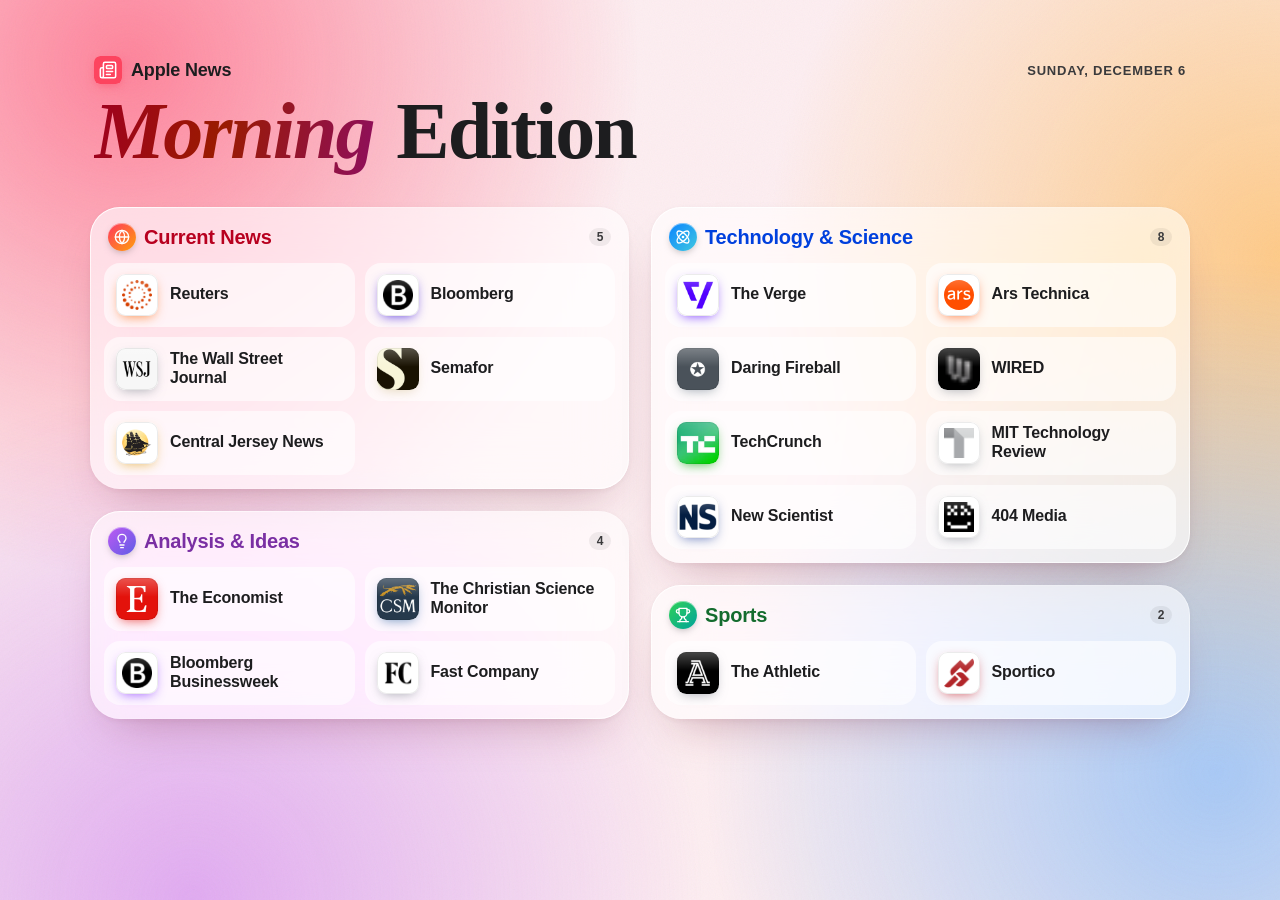
==== commit 3d11336f: "Redesign launcher as a Liquid Glass newsstand A bolder alternative design inspired by Apple's Liquid" ====
--- a/index.html
+++ b/index.html
@@ -4,8 +4,8 @@
     <meta charset="UTF-8" />
     <meta name="viewport" content="width=device-width, initial-scale=1, viewport-fit=cover" />
     <meta name="color-scheme" content="light dark" />
-    <meta name="theme-color" content="#f2f2f7" media="(prefers-color-scheme: light)" />
-    <meta name="theme-color" content="#000000" media="(prefers-color-scheme: dark)" />
+    <meta name="theme-color" content="#fde7ec" media="(prefers-color-scheme: light)" />
+    <meta name="theme-color" content="#0b0612" media="(prefers-color-scheme: dark)" />
     <meta name="apple-mobile-web-app-capable" content="yes" />
     <meta name="apple-mobile-web-app-status-bar-style" content="default" />
     <meta name="apple-mobile-web-app-title" content="Apple News" />
@@ -15,157 +15,187 @@
     <link rel="manifest" href="manifest.webmanifest" />
     <link rel="icon" href="icons/app-icon.svg" type="image/svg+xml" />
     <link rel="apple-touch-icon" href="icons/apple-touch-icon.png" />
-    <link rel="stylesheet" href="styles.css?v=13" />
-    <script src="app.js?v=2" defer></script>
+    <link rel="stylesheet" href="styles.css?v=14" />
+    <script src="app.js?v=3" defer></script>
   </head>
   <body>
-    <div class="topbar" aria-hidden="true">
-      <span class="topbar__title"><img src="icons/app-icon.svg" alt="" width="20" height="20" />News</span>
+    <div class="wallpaper" aria-hidden="true">
+      <span class="wallpaper__blob wallpaper__blob--1"></span>
+      <span class="wallpaper__blob wallpaper__blob--2"></span>
+      <span class="wallpaper__blob wallpaper__blob--3"></span>
+      <span class="wallpaper__blob wallpaper__blob--4"></span>
     </div>
 
     <main class="page">
       <header class="masthead">
-        <p class="masthead__date" data-today></p>
-        <h1 class="masthead__title">
-          <img class="masthead__icon" src="icons/app-icon.svg" alt="" width="40" height="40" />
-          <span><span class="visually-hidden">Apple </span>News</span>
-        </h1>
+        <div class="masthead__bar">
+          <h1 class="masthead__brand">
+            <img src="icons/app-icon.svg" alt="" width="24" height="24" />
+            Apple News
+          </h1>
+          <p class="masthead__date" data-today></p>
+        </div>
+        <p class="masthead__edition" data-edition><em>Today&rsquo;s</em> Edition</p>
       </header>
 
       <nav class="index" aria-label="Publications">
-        <section class="section section--red" aria-labelledby="current-news">
-          <h2 class="section__title" id="current-news">Current News</h2>
-          <ul class="source-grid" role="list">
-            <li>
-              <a class="source" href="https://apple.news/T2HHIfjQSSi6bz2f8pJF2xw">
-                <span class="source__logo"><img src="logos/reuters.png" alt="" width="36" height="36" /></span>
-                <span class="source__name">Reuters</span>
-              </a>
-            </li>
-            <li>
-              <a class="source" href="https://apple.news/Tjl8slcGYTmO6f0yHbivKJg">
-                <span class="source__logo"><img src="logos/bloomberg.png" alt="" width="36" height="36" /></span>
-                <span class="source__name">Bloomberg</span>
-              </a>
-            </li>
-            <li>
-              <a class="source" href="https://apple.news/TLZKrjVHNQX6EU84bXaUU4w">
-                <span class="source__logo source__logo--fill"><img src="logos/wall-street-journal.png" alt="" width="36" height="36" /></span>
-                <span class="source__name">The Wall Street Journal</span>
-              </a>
-            </li>
-            <li>
-              <a class="source" href="https://apple.news/TA-H5PvUbSDem4E9vQwZtOw">
-                <span class="source__logo source__logo--fill"><img src="logos/semafor.png" alt="" width="36" height="36" /></span>
-                <span class="source__name">Semafor</span>
-              </a>
-            </li>
-            <li>
-              <a class="source" href="https://apple.news/TNPfsRVpATbW1Sj1yWFdFFg">
-                <span class="source__logo"><img src="logos/central-jersey-news.png" alt="" width="36" height="36" /></span>
-                <span class="source__name">Central Jersey News</span>
-              </a>
-            </li>
-          </ul>
-        </section>
-
-        <section class="section section--purple" aria-labelledby="analysis">
-          <h2 class="section__title" id="analysis">Analysis &amp; Ideas</h2>
-          <ul class="source-grid" role="list">
-            <li>
-              <a class="source" href="https://apple.news/ThfiauYLtQlOfqyiHkempkw">
-                <span class="source__logo source__logo--fill"><img src="logos/economist.png" alt="" width="36" height="36" /></span>
-                <span class="source__name">The Economist</span>
-              </a>
-            </li>
-            <li>
-              <a class="source" href="https://apple.news/T_Ye2hwWaT_-u-DtJ17lVoQ">
-                <span class="source__logo source__logo--fill"><img src="logos/christian-science-monitor.png" alt="" width="36" height="36" /></span>
-                <span class="source__name">The Christian Science Monitor</span>
-              </a>
-            </li>
-            <li>
-              <a class="source" href="https://apple.news/TVgiaC0hzRVuradhgG5IrNQ">
-                <span class="source__logo"><img src="logos/bloomberg-businessweek.png" alt="" width="36" height="36" /></span>
-                <span class="source__name">Bloomberg Businessweek</span>
-              </a>
-            </li>
-            <li>
-              <a class="source" href="https://apple.news/TRDkR9QPbS0yoKyV5iQSW5g">
-                <span class="source__logo"><img src="logos/fast-company.png" alt="" width="36" height="36" /></span>
-                <span class="source__name">Fast Company</span>
-              </a>
-            </li>
-          </ul>
-        </section>
-
-        <section class="section section--blue" aria-labelledby="science">
-          <h2 class="section__title" id="science">Technology &amp; Science</h2>
-          <ul class="source-grid" role="list">
-            <li>
-              <a class="source" href="https://apple.news/TLhSckDOWQjqEVzLdN4FplQ">
-                <span class="source__logo source__logo--fill"><img src="logos/the-verge.png" alt="" width="36" height="36" /></span>
-                <span class="source__name">The Verge</span>
-              </a>
-            </li>
-            <li>
-              <a class="source" href="https://apple.news/TUKgA_OjuTe20v1ndDwQjxQ">
-                <span class="source__logo"><img src="logos/ars-technica.svg" alt="" width="36" height="36" /></span>
-                <span class="source__name">Ars Technica</span>
-              </a>
-            </li>
-            <li>
-              <a class="source" href="https://apple.news/TMDi_OFIRSe2BQoupq1S1Gw">
-                <span class="source__logo source__logo--fill"><img src="logos/daring-fireball.png" alt="" width="36" height="36" /></span>
-                <span class="source__name">Daring Fireball</span>
-              </a>
-            </li>
-            <li>
-              <a class="source" href="https://apple.news/TvhDsCM02Sz2u5ut0wrZFwA">
-                <span class="source__logo source__logo--fill"><img src="logos/wired.png" alt="" width="36" height="36" /></span>
-                <span class="source__name">WIRED</span>
-              </a>
-            </li>
-            <li>
-              <a class="source" href="https://apple.news/TaQFrBREMREafJLmlnwG_RA">
-                <span class="source__logo source__logo--fill"><img src="logos/techcrunch.png" alt="" width="36" height="36" /></span>
-                <span class="source__name">TechCrunch</span>
-              </a>
-            </li>
-            <li>
-              <a class="source" href="https://apple.news/T1kYkFSIVRBWBj0dJ29gJfw">
-                <span class="source__logo"><img src="logos/mit-technology-review.png" alt="" width="36" height="36" /></span>
-                <span class="source__name">MIT Technology Review</span>
-              </a>
-            </li>
-            <li>
-              <a class="source" href="https://apple.news/T1igTlZ8xTAiyMs8q1JtDbw">
-                <span class="source__logo source__logo--fill"><img src="logos/new-scientist.png" alt="" width="36" height="36" /></span>
-                <span class="source__name">New Scientist</span>
-              </a>
-            </li>
-            <li>
-              <a class="source" href="https://apple.news/T3wa8HAqFQDWGfcXrqdNGog">
-                <span class="source__logo"><img src="logos/404-media.png" alt="" width="36" height="36" /></span>
-                <span class="source__name">404 Media</span>
-              </a>
-            </li>
-          </ul>
-        </section>
-
-        <section class="section section--green" aria-labelledby="sports">
-          <h2 class="section__title" id="sports">Sports</h2>
-          <ul class="source-grid" role="list">
-            <li>
-              <a class="source" href="https://apple.news/TGZrXYjEmTdOtVrhVEViDCA">
-                <span class="source__logo source__logo--fill"><img src="logos/the-athletic.png" alt="" width="36" height="36" /></span>
-                <span class="source__name">The Athletic</span>
-              </a>
-            </li>
-            <li>
-              <a class="source" href="https://apple.news/TxdXHyhmxQZySoSBhMMt0eg">
-                <span class="source__logo"><img src="logos/sportico.png" alt="" width="36" height="36" /></span>
-                <span class="source__name">Sportico</span>
+        <section class="widget widget--red" aria-labelledby="current-news">
+          <div class="widget__header">
+            <span class="widget__glyph" aria-hidden="true">
+              <svg viewBox="0 0 24 24" fill="none" stroke="currentColor" stroke-width="2" stroke-linecap="round" stroke-linejoin="round"><circle cx="12" cy="12" r="10"/><path d="M12 2a14.5 14.5 0 0 0 0 20 14.5 14.5 0 0 0 0-20"/><path d="M2 12h20"/></svg>
+            </span>
+            <h2 class="widget__title" id="current-news">Current News</h2>
+            <span class="widget__count" aria-hidden="true" data-count></span>
+          </div>
+          <ul class="tiles" role="list">
+            <li>
+              <a class="tile" href="https://apple.news/T2HHIfjQSSi6bz2f8pJF2xw" style="--brand: #fa6400">
+                <span class="tile__icon"><img src="logos/reuters.png" alt="" width="36" height="36" /></span>
+                <span class="tile__name">Reuters</span>
+              </a>
+            </li>
+            <li>
+              <a class="tile" href="https://apple.news/Tjl8slcGYTmO6f0yHbivKJg" style="--brand: #2800d7">
+                <span class="tile__icon"><img src="logos/bloomberg.png" alt="" width="36" height="36" /></span>
+                <span class="tile__name">Bloomberg</span>
+              </a>
+            </li>
+            <li>
+              <a class="tile" href="https://apple.news/TLZKrjVHNQX6EU84bXaUU4w" style="--brand: #8a8f98">
+                <span class="tile__icon tile__icon--fill"><img src="logos/wall-street-journal.png" alt="" width="36" height="36" /></span>
+                <span class="tile__name">The Wall Street Journal</span>
+              </a>
+            </li>
+            <li>
+              <a class="tile" href="https://apple.news/TA-H5PvUbSDem4E9vQwZtOw" style="--brand: #d9c89e">
+                <span class="tile__icon tile__icon--fill"><img src="logos/semafor.png" alt="" width="36" height="36" /></span>
+                <span class="tile__name">Semafor</span>
+              </a>
+            </li>
+            <li>
+              <a class="tile" href="https://apple.news/TNPfsRVpATbW1Sj1yWFdFFg" style="--brand: #e0a526">
+                <span class="tile__icon"><img src="logos/central-jersey-news.png" alt="" width="36" height="36" /></span>
+                <span class="tile__name">Central Jersey News</span>
+              </a>
+            </li>
+          </ul>
+        </section>
+
+        <section class="widget widget--violet" aria-labelledby="analysis">
+          <div class="widget__header">
+            <span class="widget__glyph" aria-hidden="true">
+              <svg viewBox="0 0 24 24" fill="none" stroke="currentColor" stroke-width="2" stroke-linecap="round" stroke-linejoin="round"><path d="M15 14c.2-1 .7-1.7 1.5-2.5 1-.9 1.5-2.2 1.5-3.5A6 6 0 0 0 6 8c0 1 .2 2.2 1.5 3.5.7.7 1.3 1.5 1.5 2.5"/><path d="M9 18h6"/><path d="M10 22h4"/></svg>
+            </span>
+            <h2 class="widget__title" id="analysis">Analysis &amp; Ideas</h2>
+            <span class="widget__count" aria-hidden="true" data-count></span>
+          </div>
+          <ul class="tiles" role="list">
+            <li>
+              <a class="tile" href="https://apple.news/ThfiauYLtQlOfqyiHkempkw" style="--brand: #e3120b">
+                <span class="tile__icon tile__icon--fill"><img src="logos/economist.png" alt="" width="36" height="36" /></span>
+                <span class="tile__name">The Economist</span>
+              </a>
+            </li>
+            <li>
+              <a class="tile" href="https://apple.news/T_Ye2hwWaT_-u-DtJ17lVoQ" style="--brand: #3b6ea5">
+                <span class="tile__icon tile__icon--fill"><img src="logos/christian-science-monitor.png" alt="" width="36" height="36" /></span>
+                <span class="tile__name">The Christian Science Monitor</span>
+              </a>
+            </li>
+            <li>
+              <a class="tile" href="https://apple.news/TVgiaC0hzRVuradhgG5IrNQ" style="--brand: #7b2bff">
+                <span class="tile__icon"><img src="logos/bloomberg-businessweek.png" alt="" width="36" height="36" /></span>
+                <span class="tile__name">Bloomberg Businessweek</span>
+              </a>
+            </li>
+            <li>
+              <a class="tile" href="https://apple.news/TRDkR9QPbS0yoKyV5iQSW5g" style="--brand: #8a8f98">
+                <span class="tile__icon"><img src="logos/fast-company.png" alt="" width="36" height="36" /></span>
+                <span class="tile__name">Fast Company</span>
+              </a>
+            </li>
+          </ul>
+        </section>
+
+        <section class="widget widget--blue" aria-labelledby="science">
+          <div class="widget__header">
+            <span class="widget__glyph" aria-hidden="true">
+              <svg viewBox="0 0 24 24" fill="none" stroke="currentColor" stroke-width="2" stroke-linecap="round" stroke-linejoin="round"><circle cx="12" cy="12" r="1"/><path d="M20.2 20.2c2.04-2.03.02-7.36-4.5-11.9-4.54-4.52-9.87-6.54-11.9-4.5-2.04 2.03-.02 7.36 4.5 11.9 4.54 4.52 9.87 6.54 11.9 4.5Z"/><path d="M15.7 15.7c4.52-4.54 6.54-9.87 4.5-11.9-2.03-2.04-7.36-.02-11.9 4.5-4.52 4.54-6.54 9.87-4.5 11.9 2.03 2.04 7.36.02 11.9-4.5Z"/></svg>
+            </span>
+            <h2 class="widget__title" id="science">Technology &amp; Science</h2>
+            <span class="widget__count" aria-hidden="true" data-count></span>
+          </div>
+          <ul class="tiles" role="list">
+            <li>
+              <a class="tile" href="https://apple.news/TLhSckDOWQjqEVzLdN4FplQ" style="--brand: #5200ff">
+                <span class="tile__icon tile__icon--fill"><img src="logos/the-verge.png" alt="" width="36" height="36" /></span>
+                <span class="tile__name">The Verge</span>
+              </a>
+            </li>
+            <li>
+              <a class="tile" href="https://apple.news/TUKgA_OjuTe20v1ndDwQjxQ" style="--brand: #ff4e00">
+                <span class="tile__icon"><img src="logos/ars-technica.svg" alt="" width="36" height="36" /></span>
+                <span class="tile__name">Ars Technica</span>
+              </a>
+            </li>
+            <li>
+              <a class="tile" href="https://apple.news/TMDi_OFIRSe2BQoupq1S1Gw" style="--brand: #7a8793">
+                <span class="tile__icon tile__icon--fill"><img src="logos/daring-fireball.png" alt="" width="36" height="36" /></span>
+                <span class="tile__name">Daring Fireball</span>
+              </a>
+            </li>
+            <li>
+              <a class="tile" href="https://apple.news/TvhDsCM02Sz2u5ut0wrZFwA" style="--brand: #8a8f98">
+                <span class="tile__icon tile__icon--fill"><img src="logos/wired.png" alt="" width="36" height="36" /></span>
+                <span class="tile__name">WIRED</span>
+              </a>
+            </li>
+            <li>
+              <a class="tile" href="https://apple.news/TaQFrBREMREafJLmlnwG_RA" style="--brand: #0a9e01">
+                <span class="tile__icon tile__icon--fill"><img src="logos/techcrunch.png" alt="" width="36" height="36" /></span>
+                <span class="tile__name">TechCrunch</span>
+              </a>
+            </li>
+            <li>
+              <a class="tile" href="https://apple.news/T1kYkFSIVRBWBj0dJ29gJfw" style="--brand: #9aa0a6">
+                <span class="tile__icon"><img src="logos/mit-technology-review.png" alt="" width="36" height="36" /></span>
+                <span class="tile__name">MIT Technology Review</span>
+              </a>
+            </li>
+            <li>
+              <a class="tile" href="https://apple.news/T1igTlZ8xTAiyMs8q1JtDbw" style="--brand: #3452a4">
+                <span class="tile__icon tile__icon--fill"><img src="logos/new-scientist.png" alt="" width="36" height="36" /></span>
+                <span class="tile__name">New Scientist</span>
+              </a>
+            </li>
+            <li>
+              <a class="tile" href="https://apple.news/T3wa8HAqFQDWGfcXrqdNGog" style="--brand: #8a8f98">
+                <span class="tile__icon"><img src="logos/404-media.png" alt="" width="36" height="36" /></span>
+                <span class="tile__name">404 Media</span>
+              </a>
+            </li>
+          </ul>
+        </section>
+
+        <section class="widget widget--green" aria-labelledby="sports">
+          <div class="widget__header">
+            <span class="widget__glyph" aria-hidden="true">
+              <svg viewBox="0 0 24 24" fill="none" stroke="currentColor" stroke-width="2" stroke-linecap="round" stroke-linejoin="round"><path d="M6 9H4.5a2.5 2.5 0 0 1 0-5H6"/><path d="M18 9h1.5a2.5 2.5 0 0 0 0-5H18"/><path d="M4 22h16"/><path d="M10 14.66V17c0 .55-.47.98-.97 1.21C7.85 18.75 7 20.24 7 22"/><path d="M14 14.66V17c0 .55.47.98.97 1.21C16.15 18.75 17 20.24 17 22"/><path d="M18 2H6v7a6 6 0 0 0 12 0V2Z"/></svg>
+            </span>
+            <h2 class="widget__title" id="sports">Sports</h2>
+            <span class="widget__count" aria-hidden="true" data-count></span>
+          </div>
+          <ul class="tiles" role="list">
+            <li>
+              <a class="tile" href="https://apple.news/TGZrXYjEmTdOtVrhVEViDCA" style="--brand: #8a8f98">
+                <span class="tile__icon tile__icon--fill"><img src="logos/the-athletic.png" alt="" width="36" height="36" /></span>
+                <span class="tile__name">The Athletic</span>
+              </a>
+            </li>
+            <li>
+              <a class="tile" href="https://apple.news/TxdXHyhmxQZySoSBhMMt0eg" style="--brand: #c8282d">
+                <span class="tile__icon"><img src="logos/sportico.png" alt="" width="36" height="36" /></span>
+                <span class="tile__name">Sportico</span>
               </a>
             </li>
           </ul>
--- a/styles.css
+++ b/styles.css
@@ -1,53 +1,85 @@
+/* ==========================================================================
+   Apple News launcher: "Liquid Glass" newsstand
+   A drifting color-field wallpaper, frosted-glass section widgets, and
+   brand-lit source tiles. Every text color is checked to 4.5:1 against the
+   most saturated wallpaper color that can sit behind it.
+   ========================================================================== */
+
 :root {
   color-scheme: light dark;
 
-  /* Surfaces follow the iOS grouped-content palette. */
-  --bg: #f2f2f7;
-  --card: #ffffff;
-  --card-pressed: #e5e5ea;
-  --bar: rgba(242, 242, 247, 0.78);
+  /* Wallpaper */
+  --wall: #fdeef1;
+  --blob-1: rgba(255, 45, 85, 0.55);
+  --blob-2: rgba(255, 159, 10, 0.45);
+  --blob-3: rgba(191, 90, 242, 0.45);
+  --blob-4: rgba(10, 132, 255, 0.35);
+  --grain-opacity: 0.05;
+
+  /* Glass */
+  --glass: rgba(255, 255, 255, 0.64);
+  --glass-rim: rgba(255, 255, 255, 0.95);
+  --glass-rim-dim: rgba(255, 255, 255, 0.15);
+  --glass-shadow: 0 24px 48px -24px rgba(110, 20, 50, 0.35), 0 2px 6px rgba(110, 20, 50, 0.06);
+  --tile: rgba(255, 255, 255, 0.6);
+  --tile-hover: rgba(255, 255, 255, 0.9);
+  --tile-pressed: rgba(255, 255, 255, 0.45);
+  --icon-ring: rgba(0, 0, 0, 0.08);
+
+  /* Text */
   --label: #1d1d1f;
-  --label-secondary: #6c6c70;
-  --separator: rgba(60, 60, 67, 0.16);
-  --logo-ring: rgba(0, 0, 0, 0.08);
-  --card-shadow: 0 1px 2px rgba(0, 0, 0, 0.04);
-  --card-shadow-hover: 0 8px 24px rgba(0, 0, 0, 0.08), 0 1px 3px rgba(0, 0, 0, 0.06);
-
-  /* Accessible (increased-contrast) system tints: all at least 4.5:1 on --bg. */
-  --news-red: #d70015;
-  --tone-red: #d70015;
-  --tone-purple: #8944ab;
+  --label-secondary: #3a3a3c;
+  --count-bg: rgba(0, 0, 0, 0.06);
+
+  /* Section tints (text on glass) */
+  --tone-red: #b8001f;
+  --tone-violet: #7a2fa3;
   --tone-blue: #0040dd;
-  --tone-green: #1a7f37;
+  --tone-green: #146c2e;
+
+  --edition-ink: linear-gradient(100deg, #9f0020 0%, #9a1b00 45%, #8e0e5e 100%);
 
   --font: -apple-system, BlinkMacSystemFont, "SF Pro Text", "Segoe UI", Roboto, "Helvetica Neue", Helvetica, Arial,
     sans-serif;
-  --font-display: -apple-system, BlinkMacSystemFont, "SF Pro Display", "Segoe UI", Roboto, "Helvetica Neue", Helvetica,
-    Arial, sans-serif;
-
-  --gutter: 16px;
-  --radius: 14px;
-  --gap: 8px;
+  --font-display: -apple-system, BlinkMacSystemFont, "SF Pro Display", "Segoe UI", Roboto, "Helvetica Neue",
+    Helvetica, Arial, sans-serif;
+  --font-serif: ui-serif, "New York", "Iowan Old Style", "Palatino Linotype", Palatino, Georgia, serif;
+
+  --gutter: 14px;
+  --widget-pad: 9px;
+  --widget-radius: 25px;
+  --tile-radius: calc(var(--widget-radius) - var(--widget-pad));
+  --gap: 6px;
 }
 
 @media (prefers-color-scheme: dark) {
   :root {
-    --bg: #000000;
-    --card: #1c1c1e;
-    --card-pressed: #2c2c2e;
-    --bar: rgba(22, 22, 23, 0.78);
+    --wall: #0b0612;
+    --blob-1: rgba(255, 45, 85, 0.5);
+    --blob-2: rgba(255, 159, 10, 0.28);
+    --blob-3: rgba(191, 90, 242, 0.45);
+    --blob-4: rgba(10, 132, 255, 0.4);
+    --grain-opacity: 0.07;
+
+    --glass: rgba(28, 22, 36, 0.55);
+    --glass-rim: rgba(255, 255, 255, 0.28);
+    --glass-rim-dim: rgba(255, 255, 255, 0.04);
+    --glass-shadow: 0 24px 48px -20px rgba(0, 0, 0, 0.7);
+    --tile: rgba(255, 255, 255, 0.06);
+    --tile-hover: rgba(255, 255, 255, 0.12);
+    --tile-pressed: rgba(255, 255, 255, 0.03);
+    --icon-ring: rgba(255, 255, 255, 0.14);
+
     --label: #f5f5f7;
-    --label-secondary: #aeaeb2;
-    --separator: rgba(84, 84, 88, 0.6);
-    --logo-ring: rgba(255, 255, 255, 0.1);
-    --card-shadow: none;
-    --card-shadow-hover: 0 8px 24px rgba(0, 0, 0, 0.5);
-
-    --news-red: #ff6961;
-    --tone-red: #ff6961;
-    --tone-purple: #da8fff;
-    --tone-blue: #409cff;
+    --label-secondary: #d1d1d6;
+    --count-bg: rgba(255, 255, 255, 0.1);
+
+    --tone-red: #ff8e8e;
+    --tone-violet: #da8fff;
+    --tone-blue: #64b5ff;
     --tone-green: #30db5b;
+
+    --edition-ink: linear-gradient(100deg, #ff8fa3 0%, #ffb86b 50%, #f0a0ff 100%);
   }
 }
 
@@ -63,7 +95,7 @@
 body {
   min-height: 100svh;
   margin: 0;
-  background: var(--bg);
+  background: var(--wall);
   color: var(--label);
   font-family: var(--font);
   -webkit-font-smoothing: antialiased;
@@ -74,132 +106,235 @@
   display: block;
 }
 
-.visually-hidden {
+/* ---------- Wallpaper: soft color fields that drift like the iOS lock screen ---------- */
+
+.wallpaper {
+  position: fixed;
+  z-index: 0;
+  inset: 0;
+  overflow: hidden;
+  pointer-events: none;
+}
+
+.wallpaper__blob {
   position: absolute;
-  width: 1px;
-  height: 1px;
-  overflow: hidden;
-  clip: rect(0 0 0 0);
-  clip-path: inset(50%);
-  white-space: nowrap;
+  width: 80vmax;
+  height: 80vmax;
+  border-radius: 50%;
+  will-change: transform;
+}
+
+.wallpaper__blob--1 {
+  top: -35vmax;
+  left: -30vmax;
+  background: radial-gradient(closest-side, var(--blob-1), transparent);
+}
+
+.wallpaper__blob--2 {
+  top: -20vmax;
+  right: -40vmax;
+  background: radial-gradient(closest-side, var(--blob-2), transparent);
+}
+
+.wallpaper__blob--3 {
+  bottom: -40vmax;
+  left: -25vmax;
+  background: radial-gradient(closest-side, var(--blob-3), transparent);
+}
+
+.wallpaper__blob--4 {
+  right: -35vmax;
+  bottom: -30vmax;
+  background: radial-gradient(closest-side, var(--blob-4), transparent);
+}
+
+/* Film grain keeps large gradients from banding and adds a printed-paper feel. */
+.wallpaper::after {
+  content: "";
+  position: absolute;
+  inset: 0;
+  background-image: url("data:image/svg+xml,%3Csvg xmlns='http://www.w3.org/2000/svg' width='160' height='160'%3E%3Cfilter id='n'%3E%3CfeTurbulence type='fractalNoise' baseFrequency='.85' numOctaves='3' stitchTiles='stitch'/%3E%3C/filter%3E%3Crect width='100%25' height='100%25' filter='url(%23n)'/%3E%3C/svg%3E");
+  opacity: var(--grain-opacity);
 }
 
 /* ---------- Page ---------- */
 
 .page {
+  position: relative;
+  z-index: 1;
   width: min(100%, 1180px);
   margin: 0 auto;
-  padding: 0 max(var(--gutter), env(safe-area-inset-right)) max(20px, env(safe-area-inset-bottom))
+  padding: 0 max(var(--gutter), env(safe-area-inset-right)) max(18px, env(safe-area-inset-bottom))
     max(var(--gutter), env(safe-area-inset-left));
 }
 
-/* ---------- Large-title masthead ---------- */
+/* ---------- Masthead ---------- */
 
 .masthead {
-  padding: calc(env(safe-area-inset-top) + clamp(10px, 2svh, 28px)) 0 clamp(10px, 1.6svh, 20px);
-}
-
-.masthead__date {
-  min-height: 1.2em;
-  margin: 0 0 2px;
-  color: var(--news-red);
-  font-size: 0.8125rem;
-  font-weight: 600;
-  letter-spacing: 0.04em;
-  line-height: 1.2;
-  text-transform: uppercase;
-}
-
-.masthead__title {
+  padding: calc(env(safe-area-inset-top) + clamp(8px, 1.6svh, 24px)) 4px clamp(8px, 1.5svh, 22px);
+}
+
+.masthead__bar {
   display: flex;
   align-items: center;
-  gap: 10px;
+  justify-content: space-between;
+  gap: 12px;
+}
+
+.masthead__brand {
+  display: flex;
+  align-items: center;
+  gap: 7px;
   margin: 0;
   font-family: var(--font-display);
-  font-size: clamp(1.75rem, 3.6svh, 2.125rem);
-  font-weight: 800;
-  letter-spacing: -0.02em;
-  line-height: 1.15;
-}
-
-.masthead__icon {
-  width: 0.95em;
-  height: 0.95em;
+  font-size: 0.9375rem;
+  font-weight: 700;
+  letter-spacing: -0.01em;
+}
+
+.masthead__brand img {
+  width: 22px;
+  height: 22px;
   border-radius: 22.5%;
-}
-
-/* ---------- Compact bar that fades in once the large title scrolls away ---------- */
-
-.topbar {
-  position: fixed;
-  z-index: 10;
-  inset: 0 0 auto;
-  display: flex;
-  height: calc(44px + env(safe-area-inset-top));
-  align-items: flex-end;
-  justify-content: center;
-  padding-bottom: 11px;
-  border-bottom: 0.5px solid var(--separator);
-  background: var(--bar);
-  -webkit-backdrop-filter: saturate(180%) blur(20px);
-  backdrop-filter: saturate(180%) blur(20px);
-  opacity: 0;
+  box-shadow: 0 3px 10px -2px rgba(253, 68, 95, 0.55);
+}
+
+.masthead__date {
+  margin: 0;
+  color: var(--label-secondary);
+  font-size: 0.75rem;
+  font-weight: 600;
+  letter-spacing: 0.06em;
+  text-align: right;
+  text-transform: uppercase;
+}
+
+.masthead__edition {
+  margin: clamp(4px, 0.8svh, 10px) 0 0;
+  font-family: var(--font-serif);
+  font-size: clamp(2rem, min(9.4vw, 4.6svh), 3rem);
+  font-weight: 700;
+  letter-spacing: -0.025em;
+  line-height: 1.02;
+}
+
+.masthead__edition em {
+  padding-right: 0.06em;
+  background: var(--edition-ink);
+  -webkit-background-clip: text;
+  background-clip: text;
+  color: transparent;
+  font-style: italic;
+}
+
+/* ---------- Widgets (one frosted-glass panel per section) ---------- */
+
+.index {
+  display: grid;
+  gap: clamp(9px, 1.2svh, 18px);
+}
+
+.widget {
+  --tone: var(--tone-red);
+  --glyph: linear-gradient(135deg, #ff375f, #ff9f0a);
+  position: relative;
+  padding: var(--widget-pad);
+  border-radius: var(--widget-radius);
+  background: var(--glass);
+  box-shadow: var(--glass-shadow);
+  -webkit-backdrop-filter: blur(28px) saturate(170%);
+  backdrop-filter: blur(28px) saturate(170%);
+}
+
+/* The "liquid" rim: a bright specular edge that fades around the panel. */
+.widget::before {
+  content: "";
+  position: absolute;
+  inset: 0;
+  padding: 1px;
+  border-radius: inherit;
+  background: linear-gradient(
+    150deg,
+    var(--glass-rim) 0%,
+    var(--glass-rim-dim) 35%,
+    var(--glass-rim-dim) 65%,
+    var(--glass-rim) 100%
+  );
+  -webkit-mask: linear-gradient(#000 0 0) content-box, linear-gradient(#000 0 0);
+  -webkit-mask-composite: xor;
+  mask: linear-gradient(#000 0 0) content-box exclude, linear-gradient(#000 0 0);
   pointer-events: none;
-  transition: opacity 180ms ease;
-}
-
-.topbar__title {
+}
+
+.widget--violet {
+  --tone: var(--tone-violet);
+  --glyph: linear-gradient(135deg, #bf5af2, #5e5ce6);
+}
+
+.widget--blue {
+  --tone: var(--tone-blue);
+  --glyph: linear-gradient(135deg, #0a84ff, #40c8e0);
+}
+
+.widget--green {
+  --tone: var(--tone-green);
+  --glyph: linear-gradient(135deg, #30d158, #00a39a);
+}
+
+.widget__header {
   display: flex;
   align-items: center;
-  gap: 6px;
+  gap: 8px;
+  padding: 2px 4px clamp(5px, 0.8svh, 10px);
+}
+
+.widget__glyph {
+  display: grid;
+  width: 24px;
+  height: 24px;
+  flex: 0 0 24px;
+  place-items: center;
+  border-radius: 50%;
+  background: var(--glyph);
+  box-shadow: inset 0 1px 0 rgba(255, 255, 255, 0.45), 0 3px 8px -3px rgba(0, 0, 0, 0.35);
+  color: #ffffff;
+}
+
+.widget__glyph svg {
+  width: 14px;
+  height: 14px;
+}
+
+.widget__title {
+  flex: 1 1 auto;
+  margin: 0;
+  color: var(--tone);
+  font-family: var(--font-display);
   font-size: 1.0625rem;
   font-weight: 700;
-  line-height: 1;
-}
-
-.topbar__title img {
-  border-radius: 22.5%;
-}
-
-.is-scrolled .topbar {
-  opacity: 1;
-}
-
-/* ---------- Sections ---------- */
-
-.index {
-  display: flex;
-  flex-direction: column;
-  gap: clamp(14px, 2.2svh, 28px);
-}
-
-.section {
-  --tone: var(--tone-red);
-}
-
-.section--purple {
-  --tone: var(--tone-purple);
-}
-
-.section--blue {
-  --tone: var(--tone-blue);
-}
-
-.section--green {
-  --tone: var(--tone-green);
-}
-
-.section__title {
-  margin: 0 0 clamp(6px, 0.9svh, 10px) 2px;
-  color: var(--tone);
-  font-family: var(--font-display);
-  font-size: clamp(1.0625rem, 2.3svh, 1.25rem);
-  font-weight: 700;
   letter-spacing: -0.01em;
-  line-height: 1.25;
-}
-
-.source-grid {
+  line-height: 1.2;
+}
+
+.widget__count {
+  min-width: 22px;
+  padding: 2px 7px;
+  border-radius: 999px;
+  background: var(--count-bg);
+  color: var(--label-secondary);
+  font-size: 0.75rem;
+  font-variant-numeric: tabular-nums;
+  font-weight: 600;
+  text-align: center;
+}
+
+.widget__count:empty {
+  display: none;
+}
+
+/* ---------- Source tiles ---------- */
+
+.tiles {
   display: grid;
   grid-template-columns: repeat(2, minmax(0, 1fr));
   gap: var(--gap);
@@ -208,25 +343,24 @@
   list-style: none;
 }
 
-/* ---------- Source cards ---------- */
-
-.source {
+.tile {
+  --brand: #8a8f98;
+  position: relative;
   display: flex;
   height: 100%;
-  min-height: clamp(48px, 6.1svh, 60px);
+  min-height: clamp(44px, 5.4svh, 58px);
   align-items: center;
   gap: 9px;
-  padding: 6px 9px;
-  border-radius: var(--radius);
-  background: var(--card);
-  box-shadow: var(--card-shadow);
+  padding: 6px 8px;
+  border-radius: var(--tile-radius);
+  background: var(--tile);
   color: var(--label);
   text-decoration: none;
   touch-action: manipulation;
-  transition: transform 160ms cubic-bezier(0.2, 0.8, 0.2, 1), background-color 160ms ease, box-shadow 200ms ease;
-}
-
-.source__logo {
+  transition: transform 220ms cubic-bezier(0.2, 0.9, 0.3, 1.3), background-color 180ms ease, box-shadow 220ms ease;
+}
+
+.tile__icon {
   position: relative;
   display: grid;
   width: 32px;
@@ -236,129 +370,241 @@
   overflow: hidden;
   border-radius: 22.5%;
   background: #ffffff;
-}
-
-/* Hairline ring keeps white logos defined on white cards and dark logos defined on dark cards. */
-.source__logo::after {
+  /* A soft halo in the publication's own color. */
+  box-shadow: 0 4px 12px -4px color-mix(in srgb, var(--brand) 75%, transparent);
+  transition: transform 220ms cubic-bezier(0.2, 0.9, 0.3, 1.3), box-shadow 220ms ease;
+}
+
+/* Hairline ring plus a glassy top highlight, like an iOS app icon. */
+.tile__icon::after {
   content: "";
   position: absolute;
   inset: 0;
   border-radius: inherit;
-  box-shadow: inset 0 0 0 1px var(--logo-ring);
+  background: linear-gradient(180deg, rgba(255, 255, 255, 0.28), rgba(255, 255, 255, 0) 45%);
+  box-shadow: inset 0 0 0 1px var(--icon-ring);
   pointer-events: none;
 }
 
-.source__logo img {
+.tile__icon img {
   width: 23px;
   height: 23px;
   object-fit: contain;
 }
 
-/* Logos that are already a filled square read as app icons when edge-to-edge. */
-.source__logo.source__logo--fill img {
+.tile__icon.tile__icon--fill img {
   width: 100%;
   height: 100%;
   object-fit: cover;
 }
 
-.source__name {
+.tile__name {
   min-width: 0;
   font-size: 0.875rem;
   font-weight: 600;
   letter-spacing: -0.01em;
-  line-height: 1.2;
+  line-height: 1.18;
   -webkit-hyphens: auto;
   hyphens: auto;
 }
 
-.source:active {
-  background: var(--card-pressed);
-  transform: scale(0.97);
-}
-
-.source:focus-visible {
+.tile:active {
+  background: var(--tile-pressed);
+  transform: scale(0.96);
+}
+
+.tile:focus-visible {
   outline: 3px solid var(--tone);
   outline-offset: 2px;
 }
 
 @media (hover: hover) and (pointer: fine) {
-  .source:hover {
-    box-shadow: var(--card-shadow-hover);
+  .tile:hover {
+    background: linear-gradient(100deg, color-mix(in srgb, var(--brand) 16%, transparent), transparent 75%),
+      var(--tile-hover);
+    box-shadow: 0 10px 24px -14px color-mix(in srgb, var(--brand) 90%, transparent),
+      inset 0 0 0 1px color-mix(in srgb, var(--brand) 22%, transparent);
     transform: translateY(-2px);
   }
 
-  .source:hover .source__name {
-    color: var(--tone);
-  }
-
-  .source:active {
-    transform: scale(0.98);
-  }
-}
-
-/* ---------- Small and short phones ---------- */
+  .tile:hover .tile__icon {
+    box-shadow: 0 8px 18px -4px color-mix(in srgb, var(--brand) 85%, transparent);
+    transform: scale(1.08) rotate(-3deg);
+  }
+
+  .tile:active {
+    transform: scale(0.97);
+  }
+}
+
+/* ---------- Motion ---------- */
+
+@media (prefers-reduced-motion: no-preference) {
+  .wallpaper__blob--1 {
+    animation: drift-1 38s ease-in-out infinite alternate;
+  }
+
+  .wallpaper__blob--2 {
+    animation: drift-2 44s ease-in-out infinite alternate;
+  }
+
+  .wallpaper__blob--3 {
+    animation: drift-3 50s ease-in-out infinite alternate;
+  }
+
+  .wallpaper__blob--4 {
+    animation: drift-4 41s ease-in-out infinite alternate;
+  }
+
+  .masthead,
+  .widget {
+    animation: rise 560ms cubic-bezier(0.2, 0.8, 0.2, 1) backwards;
+    animation-delay: calc(var(--i, 0) * 70ms);
+  }
+
+  .tile {
+    animation: pop 480ms cubic-bezier(0.2, 0.9, 0.3, 1.2) backwards;
+    animation-delay: calc(120ms + var(--t, 0) * 22ms);
+  }
+}
+
+@keyframes drift-1 {
+  to {
+    transform: translate(18vmax, 14vmax) scale(1.15);
+  }
+}
+
+@keyframes drift-2 {
+  to {
+    transform: translate(-20vmax, 22vmax) scale(0.9);
+  }
+}
+
+@keyframes drift-3 {
+  to {
+    transform: translate(16vmax, -18vmax) scale(1.1);
+  }
+}
+
+@keyframes drift-4 {
+  to {
+    transform: translate(-14vmax, -20vmax) scale(1.2);
+  }
+}
+
+@keyframes rise {
+  from {
+    opacity: 0;
+    transform: translateY(14px);
+  }
+}
+
+@keyframes pop {
+  from {
+    opacity: 0;
+    transform: translateY(6px) scale(0.94);
+  }
+}
+
+/* ---------- Small phones ---------- */
 
 @media (max-width: 359px) {
   :root {
-    --gutter: 12px;
-    --gap: 6px;
-  }
-
-  .source {
-    gap: 8px;
-    padding-inline: 8px;
-  }
-
-  .source__logo {
+    --gutter: 10px;
+    --widget-pad: 8px;
+    --gap: 5px;
+  }
+
+  .tile {
+    gap: 7px;
+    padding-inline: 6px;
+  }
+
+  .tile__icon {
     width: 28px;
     height: 28px;
     flex-basis: 28px;
   }
 
-  .source__logo img {
+  .tile__icon img {
     width: 20px;
     height: 20px;
   }
 
-  .source__name {
+  .tile__name {
     font-size: 0.8125rem;
   }
 }
 
-/* ---------- Tablet and desktop ---------- */
+/* ---------- Tablet ---------- */
 
 @media (min-width: 600px) {
   :root {
     --gutter: 28px;
-    --gap: 12px;
-    --radius: 16px;
-  }
-
-  .source-grid {
-    grid-template-columns: repeat(auto-fill, minmax(220px, 1fr));
-  }
-
-  .source {
-    min-height: 68px;
-    gap: 14px;
-    padding: 12px 14px;
-  }
-
-  .source__logo {
-    width: 44px;
-    height: 44px;
-    flex-basis: 44px;
-  }
-
-  .source__logo img {
-    width: 32px;
-    height: 32px;
-  }
-
-  .source__name {
-    font-size: 1.0625rem;
-  }
-}
+    --widget-pad: 14px;
+    --widget-radius: 30px;
+    --gap: 10px;
+  }
+
+  .masthead {
+    padding-top: 36px;
+    padding-bottom: 26px;
+  }
+
+  .masthead__edition {
+    font-size: 3.75rem;
+  }
+
+  .index {
+    gap: 22px;
+  }
+
+  .widget__header {
+    padding-bottom: 12px;
+  }
+
+  .widget__glyph {
+    width: 28px;
+    height: 28px;
+    flex-basis: 28px;
+  }
+
+  .widget__glyph svg {
+    width: 16px;
+    height: 16px;
+  }
+
+  .widget__title {
+    font-size: 1.25rem;
+  }
+
+  .tiles {
+    grid-template-columns: repeat(auto-fill, minmax(210px, 1fr));
+  }
+
+  .tile {
+    min-height: 64px;
+    gap: 12px;
+    padding: 10px 12px;
+  }
+
+  .tile__icon {
+    width: 42px;
+    height: 42px;
+    flex-basis: 42px;
+  }
+
+  .tile__icon img {
+    width: 30px;
+    height: 30px;
+  }
+
+  .tile__name {
+    font-size: 1rem;
+  }
+}
+
+/* ---------- Desktop: widgets arranged like an iPad home screen ---------- */
 
 @media (min-width: 1024px) {
   :root {
@@ -366,71 +612,106 @@
   }
 
   .masthead {
-    padding-top: 48px;
-    padding-bottom: 28px;
+    padding-top: 56px;
+    padding-bottom: 34px;
+  }
+
+  .masthead__brand {
+    gap: 9px;
+    font-size: 1.125rem;
+  }
+
+  .masthead__brand img {
+    width: 28px;
+    height: 28px;
   }
 
   .masthead__date {
-    font-size: 0.875rem;
-  }
-
-  .masthead__title {
-    font-size: 3rem;
-    gap: 14px;
-  }
-
+    font-size: 0.8125rem;
+  }
+
+  .masthead__edition {
+    font-size: 5rem;
+  }
+
+  /* Left column: current news over analysis. Right column: technology over sports. */
   .index {
-    gap: 36px;
-  }
-
-  .section__title {
-    margin-bottom: 14px;
-    font-size: 1.5rem;
-  }
-
-  .source-grid {
-    grid-template-columns: repeat(4, minmax(0, 1fr));
+    grid-template-columns: repeat(2, minmax(0, 1fr));
+    grid-template-areas:
+      "current science"
+      "analysis science"
+      "analysis sports";
+    align-items: stretch;
+  }
+
+  .widget:nth-of-type(1) {
+    grid-area: current;
+  }
+
+  .widget:nth-of-type(2) {
+    grid-area: analysis;
+  }
+
+  .widget:nth-of-type(3) {
+    grid-area: science;
+  }
+
+  .widget:nth-of-type(4) {
+    grid-area: sports;
+  }
+
+  .tiles {
+    grid-template-columns: repeat(2, minmax(0, 1fr));
   }
 }
 
 /* ---------- Preferences ---------- */
 
-@media (prefers-reduced-motion: reduce) {
-  .source,
-  .topbar {
-    transition: none;
-  }
-
-  .source:active,
-  .source:hover {
-    transform: none;
+@media (prefers-reduced-transparency: reduce) {
+  .widget {
+    background: var(--wall);
+    -webkit-backdrop-filter: none;
+    backdrop-filter: none;
   }
 }
 
 @media (prefers-contrast: more) {
   :root {
-    --separator: rgba(60, 60, 67, 0.5);
-    --logo-ring: rgba(0, 0, 0, 0.3);
-  }
-
-  .source {
-    box-shadow: inset 0 0 0 1px var(--separator);
+    --glass: rgba(255, 255, 255, 0.94);
+    --tile: #ffffff;
+    --icon-ring: rgba(0, 0, 0, 0.35);
+    --label-secondary: #1d1d1f;
+  }
+
+  .tile {
+    box-shadow: inset 0 0 0 1px rgba(0, 0, 0, 0.35);
   }
 }
 
 @media (prefers-contrast: more) and (prefers-color-scheme: dark) {
   :root {
-    --separator: rgba(235, 235, 245, 0.45);
-    --logo-ring: rgba(255, 255, 255, 0.35);
+    --glass: rgba(10, 8, 14, 0.94);
+    --tile: #1c1c1e;
+    --icon-ring: rgba(255, 255, 255, 0.4);
+    --label-secondary: #f5f5f7;
+  }
+
+  .tile {
+    box-shadow: inset 0 0 0 1px rgba(255, 255, 255, 0.4);
   }
 }
 
 @media (forced-colors: active) {
-  .source {
+  .widget,
+  .tile {
     border: 1px solid CanvasText;
   }
 
-  .source:focus-visible {
+  .masthead__edition em {
+    color: CanvasText;
+  }
+
+  .tile:focus-visible {
     outline-color: Highlight;
   }
 }
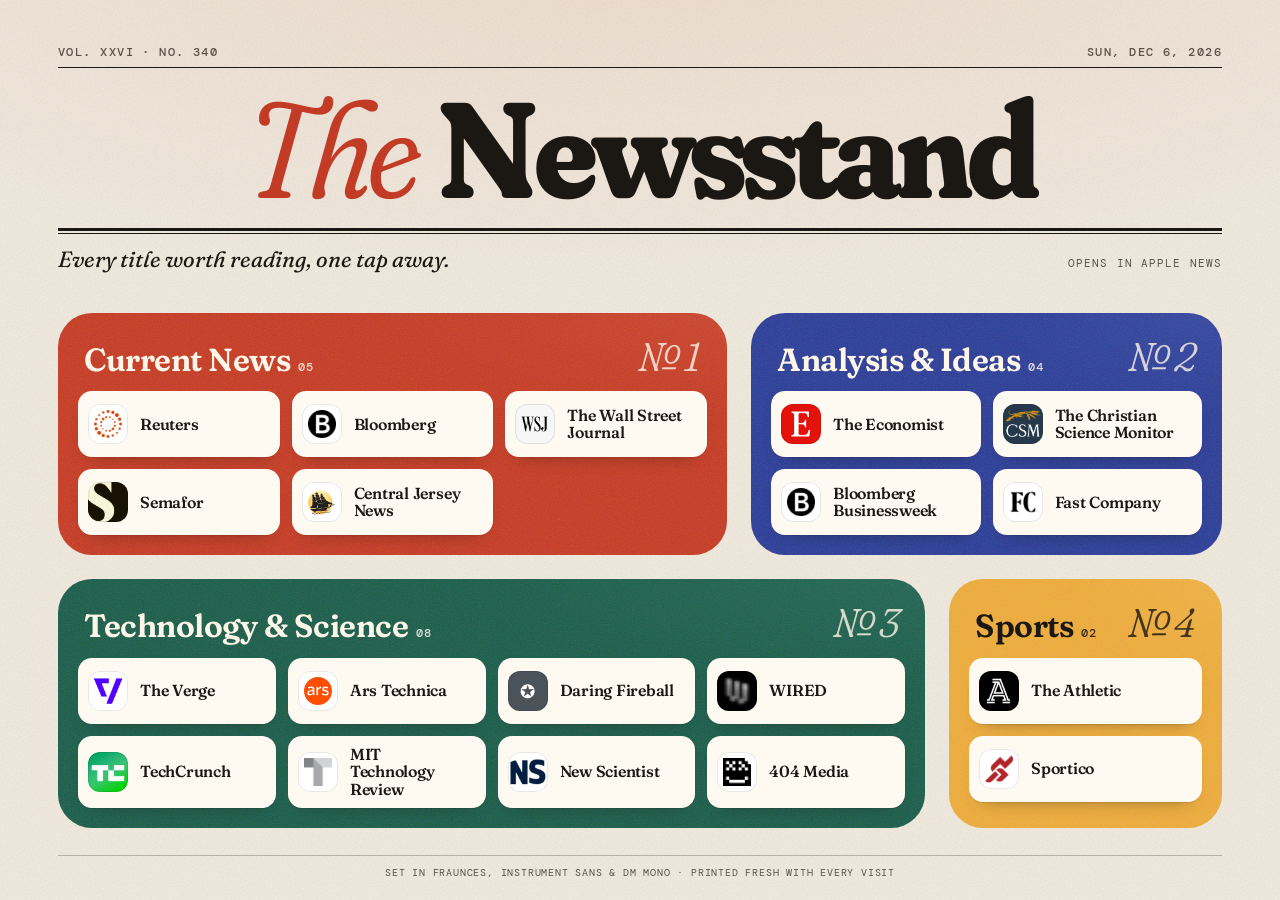
==== commit 8371ef9e: "Redesign launcher as an editorial newsstand A printed-paper design, independent of any platform them" ====
--- a/index.html
+++ b/index.html
@@ -4,8 +4,8 @@
     <meta charset="UTF-8" />
     <meta name="viewport" content="width=device-width, initial-scale=1, viewport-fit=cover" />
     <meta name="color-scheme" content="light dark" />
-    <meta name="theme-color" content="#fde7ec" media="(prefers-color-scheme: light)" />
-    <meta name="theme-color" content="#0b0612" media="(prefers-color-scheme: dark)" />
+    <meta name="theme-color" content="#f4eee3" media="(prefers-color-scheme: light)" />
+    <meta name="theme-color" content="#15120f" media="(prefers-color-scheme: dark)" />
     <meta name="apple-mobile-web-app-capable" content="yes" />
     <meta name="apple-mobile-web-app-status-bar-style" content="default" />
     <meta name="apple-mobile-web-app-title" content="Apple News" />
@@ -15,192 +15,205 @@
     <link rel="manifest" href="manifest.webmanifest" />
     <link rel="icon" href="icons/app-icon.svg" type="image/svg+xml" />
     <link rel="apple-touch-icon" href="icons/apple-touch-icon.png" />
-    <link rel="stylesheet" href="styles.css?v=14" />
-    <script src="app.js?v=3" defer></script>
+    <link rel="preconnect" href="https://fonts.googleapis.com" />
+    <link rel="preconnect" href="https://fonts.gstatic.com" crossorigin />
+    <link rel="stylesheet" href="https://fonts.googleapis.com/css2?family=DM+Mono:wght@400;500&amp;family=Fraunces:ital,opsz,wght,SOFT,WONK@0,9..144,300..800,0..100,0..1;1,9..144,300..800,0..100,0..1&amp;family=Instrument+Sans:wght@400..700&amp;display=swap" />
+    <link rel="stylesheet" href="styles.css?v=15" />
+    <script src="app.js?v=4" defer></script>
   </head>
   <body>
-    <div class="wallpaper" aria-hidden="true">
-      <span class="wallpaper__blob wallpaper__blob--1"></span>
-      <span class="wallpaper__blob wallpaper__blob--2"></span>
-      <span class="wallpaper__blob wallpaper__blob--3"></span>
-      <span class="wallpaper__blob wallpaper__blob--4"></span>
-    </div>
-
     <main class="page">
       <header class="masthead">
-        <div class="masthead__bar">
-          <h1 class="masthead__brand">
-            <img src="icons/app-icon.svg" alt="" width="24" height="24" />
-            Apple News
-          </h1>
-          <p class="masthead__date" data-today></p>
+        <div class="masthead__meta">
+          <span data-volume>Personal Edition</span>
+          <span data-dateline></span>
         </div>
-        <p class="masthead__edition" data-edition><em>Today&rsquo;s</em> Edition</p>
+        <h1 class="masthead__nameplate"><em>The</em> Newsstand</h1>
+        <div class="masthead__rule" aria-hidden="true"></div>
+        <p class="masthead__tagline">
+          <span class="masthead__motto">Every title worth reading, one tap away.</span>
+          <span class="masthead__note">Opens in Apple&nbsp;News</span>
+        </p>
       </header>
 
       <nav class="index" aria-label="Publications">
-        <section class="widget widget--red" aria-labelledby="current-news">
-          <div class="widget__header">
-            <span class="widget__glyph" aria-hidden="true">
-              <svg viewBox="0 0 24 24" fill="none" stroke="currentColor" stroke-width="2" stroke-linecap="round" stroke-linejoin="round"><circle cx="12" cy="12" r="10"/><path d="M12 2a14.5 14.5 0 0 0 0 20 14.5 14.5 0 0 0 0-20"/><path d="M2 12h20"/></svg>
-            </span>
-            <h2 class="widget__title" id="current-news">Current News</h2>
-            <span class="widget__count" aria-hidden="true" data-count></span>
-          </div>
-          <ul class="tiles" role="list">
-            <li>
-              <a class="tile" href="https://apple.news/T2HHIfjQSSi6bz2f8pJF2xw" style="--brand: #fa6400">
-                <span class="tile__icon"><img src="logos/reuters.png" alt="" width="36" height="36" /></span>
-                <span class="tile__name">Reuters</span>
-              </a>
-            </li>
-            <li>
-              <a class="tile" href="https://apple.news/Tjl8slcGYTmO6f0yHbivKJg" style="--brand: #2800d7">
-                <span class="tile__icon"><img src="logos/bloomberg.png" alt="" width="36" height="36" /></span>
-                <span class="tile__name">Bloomberg</span>
-              </a>
-            </li>
-            <li>
-              <a class="tile" href="https://apple.news/TLZKrjVHNQX6EU84bXaUU4w" style="--brand: #8a8f98">
-                <span class="tile__icon tile__icon--fill"><img src="logos/wall-street-journal.png" alt="" width="36" height="36" /></span>
-                <span class="tile__name">The Wall Street Journal</span>
-              </a>
-            </li>
-            <li>
-              <a class="tile" href="https://apple.news/TA-H5PvUbSDem4E9vQwZtOw" style="--brand: #d9c89e">
-                <span class="tile__icon tile__icon--fill"><img src="logos/semafor.png" alt="" width="36" height="36" /></span>
-                <span class="tile__name">Semafor</span>
-              </a>
-            </li>
-            <li>
-              <a class="tile" href="https://apple.news/TNPfsRVpATbW1Sj1yWFdFFg" style="--brand: #e0a526">
-                <span class="tile__icon"><img src="logos/central-jersey-news.png" alt="" width="36" height="36" /></span>
-                <span class="tile__name">Central Jersey News</span>
-              </a>
-            </li>
-          </ul>
-        </section>
-
-        <section class="widget widget--violet" aria-labelledby="analysis">
-          <div class="widget__header">
-            <span class="widget__glyph" aria-hidden="true">
-              <svg viewBox="0 0 24 24" fill="none" stroke="currentColor" stroke-width="2" stroke-linecap="round" stroke-linejoin="round"><path d="M15 14c.2-1 .7-1.7 1.5-2.5 1-.9 1.5-2.2 1.5-3.5A6 6 0 0 0 6 8c0 1 .2 2.2 1.5 3.5.7.7 1.3 1.5 1.5 2.5"/><path d="M9 18h6"/><path d="M10 22h4"/></svg>
-            </span>
-            <h2 class="widget__title" id="analysis">Analysis &amp; Ideas</h2>
-            <span class="widget__count" aria-hidden="true" data-count></span>
-          </div>
-          <ul class="tiles" role="list">
-            <li>
-              <a class="tile" href="https://apple.news/ThfiauYLtQlOfqyiHkempkw" style="--brand: #e3120b">
-                <span class="tile__icon tile__icon--fill"><img src="logos/economist.png" alt="" width="36" height="36" /></span>
-                <span class="tile__name">The Economist</span>
-              </a>
-            </li>
-            <li>
-              <a class="tile" href="https://apple.news/T_Ye2hwWaT_-u-DtJ17lVoQ" style="--brand: #3b6ea5">
-                <span class="tile__icon tile__icon--fill"><img src="logos/christian-science-monitor.png" alt="" width="36" height="36" /></span>
-                <span class="tile__name">The Christian Science Monitor</span>
-              </a>
-            </li>
-            <li>
-              <a class="tile" href="https://apple.news/TVgiaC0hzRVuradhgG5IrNQ" style="--brand: #7b2bff">
-                <span class="tile__icon"><img src="logos/bloomberg-businessweek.png" alt="" width="36" height="36" /></span>
-                <span class="tile__name">Bloomberg Businessweek</span>
-              </a>
-            </li>
-            <li>
-              <a class="tile" href="https://apple.news/TRDkR9QPbS0yoKyV5iQSW5g" style="--brand: #8a8f98">
-                <span class="tile__icon"><img src="logos/fast-company.png" alt="" width="36" height="36" /></span>
-                <span class="tile__name">Fast Company</span>
-              </a>
-            </li>
-          </ul>
-        </section>
-
-        <section class="widget widget--blue" aria-labelledby="science">
-          <div class="widget__header">
-            <span class="widget__glyph" aria-hidden="true">
-              <svg viewBox="0 0 24 24" fill="none" stroke="currentColor" stroke-width="2" stroke-linecap="round" stroke-linejoin="round"><circle cx="12" cy="12" r="1"/><path d="M20.2 20.2c2.04-2.03.02-7.36-4.5-11.9-4.54-4.52-9.87-6.54-11.9-4.5-2.04 2.03-.02 7.36 4.5 11.9 4.54 4.52 9.87 6.54 11.9 4.5Z"/><path d="M15.7 15.7c4.52-4.54 6.54-9.87 4.5-11.9-2.03-2.04-7.36-.02-11.9 4.5-4.52 4.54-6.54 9.87-4.5 11.9 2.03 2.04 7.36.02 11.9-4.5Z"/></svg>
-            </span>
-            <h2 class="widget__title" id="science">Technology &amp; Science</h2>
-            <span class="widget__count" aria-hidden="true" data-count></span>
-          </div>
-          <ul class="tiles" role="list">
-            <li>
-              <a class="tile" href="https://apple.news/TLhSckDOWQjqEVzLdN4FplQ" style="--brand: #5200ff">
-                <span class="tile__icon tile__icon--fill"><img src="logos/the-verge.png" alt="" width="36" height="36" /></span>
-                <span class="tile__name">The Verge</span>
-              </a>
-            </li>
-            <li>
-              <a class="tile" href="https://apple.news/TUKgA_OjuTe20v1ndDwQjxQ" style="--brand: #ff4e00">
-                <span class="tile__icon"><img src="logos/ars-technica.svg" alt="" width="36" height="36" /></span>
-                <span class="tile__name">Ars Technica</span>
-              </a>
-            </li>
-            <li>
-              <a class="tile" href="https://apple.news/TMDi_OFIRSe2BQoupq1S1Gw" style="--brand: #7a8793">
-                <span class="tile__icon tile__icon--fill"><img src="logos/daring-fireball.png" alt="" width="36" height="36" /></span>
-                <span class="tile__name">Daring Fireball</span>
-              </a>
-            </li>
-            <li>
-              <a class="tile" href="https://apple.news/TvhDsCM02Sz2u5ut0wrZFwA" style="--brand: #8a8f98">
-                <span class="tile__icon tile__icon--fill"><img src="logos/wired.png" alt="" width="36" height="36" /></span>
-                <span class="tile__name">WIRED</span>
-              </a>
-            </li>
-            <li>
-              <a class="tile" href="https://apple.news/TaQFrBREMREafJLmlnwG_RA" style="--brand: #0a9e01">
-                <span class="tile__icon tile__icon--fill"><img src="logos/techcrunch.png" alt="" width="36" height="36" /></span>
-                <span class="tile__name">TechCrunch</span>
-              </a>
-            </li>
-            <li>
-              <a class="tile" href="https://apple.news/T1kYkFSIVRBWBj0dJ29gJfw" style="--brand: #9aa0a6">
-                <span class="tile__icon"><img src="logos/mit-technology-review.png" alt="" width="36" height="36" /></span>
-                <span class="tile__name">MIT Technology Review</span>
-              </a>
-            </li>
-            <li>
-              <a class="tile" href="https://apple.news/T1igTlZ8xTAiyMs8q1JtDbw" style="--brand: #3452a4">
-                <span class="tile__icon tile__icon--fill"><img src="logos/new-scientist.png" alt="" width="36" height="36" /></span>
-                <span class="tile__name">New Scientist</span>
-              </a>
-            </li>
-            <li>
-              <a class="tile" href="https://apple.news/T3wa8HAqFQDWGfcXrqdNGog" style="--brand: #8a8f98">
-                <span class="tile__icon"><img src="logos/404-media.png" alt="" width="36" height="36" /></span>
-                <span class="tile__name">404 Media</span>
-              </a>
-            </li>
-          </ul>
-        </section>
-
-        <section class="widget widget--green" aria-labelledby="sports">
-          <div class="widget__header">
-            <span class="widget__glyph" aria-hidden="true">
-              <svg viewBox="0 0 24 24" fill="none" stroke="currentColor" stroke-width="2" stroke-linecap="round" stroke-linejoin="round"><path d="M6 9H4.5a2.5 2.5 0 0 1 0-5H6"/><path d="M18 9h1.5a2.5 2.5 0 0 0 0-5H18"/><path d="M4 22h16"/><path d="M10 14.66V17c0 .55-.47.98-.97 1.21C7.85 18.75 7 20.24 7 22"/><path d="M14 14.66V17c0 .55.47.98.97 1.21C16.15 18.75 17 20.24 17 22"/><path d="M18 2H6v7a6 6 0 0 0 12 0V2Z"/></svg>
-            </span>
-            <h2 class="widget__title" id="sports">Sports</h2>
-            <span class="widget__count" aria-hidden="true" data-count></span>
-          </div>
-          <ul class="tiles" role="list">
-            <li>
-              <a class="tile" href="https://apple.news/TGZrXYjEmTdOtVrhVEViDCA" style="--brand: #8a8f98">
-                <span class="tile__icon tile__icon--fill"><img src="logos/the-athletic.png" alt="" width="36" height="36" /></span>
-                <span class="tile__name">The Athletic</span>
-              </a>
-            </li>
-            <li>
-              <a class="tile" href="https://apple.news/TxdXHyhmxQZySoSBhMMt0eg" style="--brand: #c8282d">
-                <span class="tile__icon"><img src="logos/sportico.png" alt="" width="36" height="36" /></span>
-                <span class="tile__name">Sportico</span>
+        <section class="desk desk--vermilion" aria-labelledby="current-news">
+          <div class="desk__head">
+            <h2 class="desk__title" id="current-news">Current News</h2>
+            <span class="desk__count" aria-hidden="true" data-count></span>
+            <span class="desk__numeral" aria-hidden="true">№&#8239;1</span>
+          </div>
+          <ul class="pubs" role="list">
+            <li>
+              <a class="pub" href="https://apple.news/T2HHIfjQSSi6bz2f8pJF2xw">
+                <span class="pub__logo"><img src="logos/reuters.png" alt="" width="40" height="40" /></span>
+                <span class="pub__name">Reuters</span>
+                <svg class="pub__arrow" viewBox="0 0 24 24" aria-hidden="true" fill="none" stroke="currentColor" stroke-width="2" stroke-linecap="round" stroke-linejoin="round"><path d="M7 7h10v10"/><path d="M7 17 17 7"/></svg>
+              </a>
+            </li>
+            <li>
+              <a class="pub" href="https://apple.news/Tjl8slcGYTmO6f0yHbivKJg">
+                <span class="pub__logo"><img src="logos/bloomberg.png" alt="" width="40" height="40" /></span>
+                <span class="pub__name">Bloomberg</span>
+                <svg class="pub__arrow" viewBox="0 0 24 24" aria-hidden="true" fill="none" stroke="currentColor" stroke-width="2" stroke-linecap="round" stroke-linejoin="round"><path d="M7 7h10v10"/><path d="M7 17 17 7"/></svg>
+              </a>
+            </li>
+            <li>
+              <a class="pub" href="https://apple.news/TLZKrjVHNQX6EU84bXaUU4w">
+                <span class="pub__logo pub__logo--fill"><img src="logos/wall-street-journal.png" alt="" width="40" height="40" /></span>
+                <span class="pub__name">The Wall Street Journal</span>
+                <svg class="pub__arrow" viewBox="0 0 24 24" aria-hidden="true" fill="none" stroke="currentColor" stroke-width="2" stroke-linecap="round" stroke-linejoin="round"><path d="M7 7h10v10"/><path d="M7 17 17 7"/></svg>
+              </a>
+            </li>
+            <li>
+              <a class="pub" href="https://apple.news/TA-H5PvUbSDem4E9vQwZtOw">
+                <span class="pub__logo pub__logo--fill"><img src="logos/semafor.png" alt="" width="40" height="40" /></span>
+                <span class="pub__name">Semafor</span>
+                <svg class="pub__arrow" viewBox="0 0 24 24" aria-hidden="true" fill="none" stroke="currentColor" stroke-width="2" stroke-linecap="round" stroke-linejoin="round"><path d="M7 7h10v10"/><path d="M7 17 17 7"/></svg>
+              </a>
+            </li>
+            <li>
+              <a class="pub" href="https://apple.news/TNPfsRVpATbW1Sj1yWFdFFg">
+                <span class="pub__logo"><img src="logos/central-jersey-news.png" alt="" width="40" height="40" /></span>
+                <span class="pub__name">Central Jersey News</span>
+                <svg class="pub__arrow" viewBox="0 0 24 24" aria-hidden="true" fill="none" stroke="currentColor" stroke-width="2" stroke-linecap="round" stroke-linejoin="round"><path d="M7 7h10v10"/><path d="M7 17 17 7"/></svg>
+              </a>
+            </li>
+          </ul>
+        </section>
+
+        <section class="desk desk--cobalt" aria-labelledby="analysis">
+          <div class="desk__head">
+            <h2 class="desk__title" id="analysis">Analysis &amp; Ideas</h2>
+            <span class="desk__count" aria-hidden="true" data-count></span>
+            <span class="desk__numeral" aria-hidden="true">№&#8239;2</span>
+          </div>
+          <ul class="pubs" role="list">
+            <li>
+              <a class="pub" href="https://apple.news/ThfiauYLtQlOfqyiHkempkw">
+                <span class="pub__logo pub__logo--fill"><img src="logos/economist.png" alt="" width="40" height="40" /></span>
+                <span class="pub__name">The Economist</span>
+                <svg class="pub__arrow" viewBox="0 0 24 24" aria-hidden="true" fill="none" stroke="currentColor" stroke-width="2" stroke-linecap="round" stroke-linejoin="round"><path d="M7 7h10v10"/><path d="M7 17 17 7"/></svg>
+              </a>
+            </li>
+            <li>
+              <a class="pub" href="https://apple.news/T_Ye2hwWaT_-u-DtJ17lVoQ">
+                <span class="pub__logo pub__logo--fill"><img src="logos/christian-science-monitor.png" alt="" width="40" height="40" /></span>
+                <span class="pub__name">The Christian Science Monitor</span>
+                <svg class="pub__arrow" viewBox="0 0 24 24" aria-hidden="true" fill="none" stroke="currentColor" stroke-width="2" stroke-linecap="round" stroke-linejoin="round"><path d="M7 7h10v10"/><path d="M7 17 17 7"/></svg>
+              </a>
+            </li>
+            <li>
+              <a class="pub" href="https://apple.news/TVgiaC0hzRVuradhgG5IrNQ">
+                <span class="pub__logo"><img src="logos/bloomberg-businessweek.png" alt="" width="40" height="40" /></span>
+                <span class="pub__name">Bloomberg Businessweek</span>
+                <svg class="pub__arrow" viewBox="0 0 24 24" aria-hidden="true" fill="none" stroke="currentColor" stroke-width="2" stroke-linecap="round" stroke-linejoin="round"><path d="M7 7h10v10"/><path d="M7 17 17 7"/></svg>
+              </a>
+            </li>
+            <li>
+              <a class="pub" href="https://apple.news/TRDkR9QPbS0yoKyV5iQSW5g">
+                <span class="pub__logo"><img src="logos/fast-company.png" alt="" width="40" height="40" /></span>
+                <span class="pub__name">Fast Company</span>
+                <svg class="pub__arrow" viewBox="0 0 24 24" aria-hidden="true" fill="none" stroke="currentColor" stroke-width="2" stroke-linecap="round" stroke-linejoin="round"><path d="M7 7h10v10"/><path d="M7 17 17 7"/></svg>
+              </a>
+            </li>
+          </ul>
+        </section>
+
+        <section class="desk desk--forest" aria-labelledby="science">
+          <div class="desk__head">
+            <h2 class="desk__title" id="science">Technology &amp; Science</h2>
+            <span class="desk__count" aria-hidden="true" data-count></span>
+            <span class="desk__numeral" aria-hidden="true">№&#8239;3</span>
+          </div>
+          <ul class="pubs" role="list">
+            <li>
+              <a class="pub" href="https://apple.news/TLhSckDOWQjqEVzLdN4FplQ">
+                <span class="pub__logo pub__logo--fill"><img src="logos/the-verge.png" alt="" width="40" height="40" /></span>
+                <span class="pub__name">The Verge</span>
+                <svg class="pub__arrow" viewBox="0 0 24 24" aria-hidden="true" fill="none" stroke="currentColor" stroke-width="2" stroke-linecap="round" stroke-linejoin="round"><path d="M7 7h10v10"/><path d="M7 17 17 7"/></svg>
+              </a>
+            </li>
+            <li>
+              <a class="pub" href="https://apple.news/TUKgA_OjuTe20v1ndDwQjxQ">
+                <span class="pub__logo"><img src="logos/ars-technica.svg" alt="" width="40" height="40" /></span>
+                <span class="pub__name">Ars Technica</span>
+                <svg class="pub__arrow" viewBox="0 0 24 24" aria-hidden="true" fill="none" stroke="currentColor" stroke-width="2" stroke-linecap="round" stroke-linejoin="round"><path d="M7 7h10v10"/><path d="M7 17 17 7"/></svg>
+              </a>
+            </li>
+            <li>
+              <a class="pub" href="https://apple.news/TMDi_OFIRSe2BQoupq1S1Gw">
+                <span class="pub__logo pub__logo--fill"><img src="logos/daring-fireball.png" alt="" width="40" height="40" /></span>
+                <span class="pub__name">Daring Fireball</span>
+                <svg class="pub__arrow" viewBox="0 0 24 24" aria-hidden="true" fill="none" stroke="currentColor" stroke-width="2" stroke-linecap="round" stroke-linejoin="round"><path d="M7 7h10v10"/><path d="M7 17 17 7"/></svg>
+              </a>
+            </li>
+            <li>
+              <a class="pub" href="https://apple.news/TvhDsCM02Sz2u5ut0wrZFwA">
+                <span class="pub__logo pub__logo--fill"><img src="logos/wired.png" alt="" width="40" height="40" /></span>
+                <span class="pub__name">WIRED</span>
+                <svg class="pub__arrow" viewBox="0 0 24 24" aria-hidden="true" fill="none" stroke="currentColor" stroke-width="2" stroke-linecap="round" stroke-linejoin="round"><path d="M7 7h10v10"/><path d="M7 17 17 7"/></svg>
+              </a>
+            </li>
+            <li>
+              <a class="pub" href="https://apple.news/TaQFrBREMREafJLmlnwG_RA">
+                <span class="pub__logo pub__logo--fill"><img src="logos/techcrunch.png" alt="" width="40" height="40" /></span>
+                <span class="pub__name">TechCrunch</span>
+                <svg class="pub__arrow" viewBox="0 0 24 24" aria-hidden="true" fill="none" stroke="currentColor" stroke-width="2" stroke-linecap="round" stroke-linejoin="round"><path d="M7 7h10v10"/><path d="M7 17 17 7"/></svg>
+              </a>
+            </li>
+            <li>
+              <a class="pub" href="https://apple.news/T1kYkFSIVRBWBj0dJ29gJfw">
+                <span class="pub__logo"><img src="logos/mit-technology-review.png" alt="" width="40" height="40" /></span>
+                <span class="pub__name">MIT Technology Review</span>
+                <svg class="pub__arrow" viewBox="0 0 24 24" aria-hidden="true" fill="none" stroke="currentColor" stroke-width="2" stroke-linecap="round" stroke-linejoin="round"><path d="M7 7h10v10"/><path d="M7 17 17 7"/></svg>
+              </a>
+            </li>
+            <li>
+              <a class="pub" href="https://apple.news/T1igTlZ8xTAiyMs8q1JtDbw">
+                <span class="pub__logo pub__logo--fill"><img src="logos/new-scientist.png" alt="" width="40" height="40" /></span>
+                <span class="pub__name">New Scientist</span>
+                <svg class="pub__arrow" viewBox="0 0 24 24" aria-hidden="true" fill="none" stroke="currentColor" stroke-width="2" stroke-linecap="round" stroke-linejoin="round"><path d="M7 7h10v10"/><path d="M7 17 17 7"/></svg>
+              </a>
+            </li>
+            <li>
+              <a class="pub" href="https://apple.news/T3wa8HAqFQDWGfcXrqdNGog">
+                <span class="pub__logo"><img src="logos/404-media.png" alt="" width="40" height="40" /></span>
+                <span class="pub__name">404 Media</span>
+                <svg class="pub__arrow" viewBox="0 0 24 24" aria-hidden="true" fill="none" stroke="currentColor" stroke-width="2" stroke-linecap="round" stroke-linejoin="round"><path d="M7 7h10v10"/><path d="M7 17 17 7"/></svg>
+              </a>
+            </li>
+          </ul>
+        </section>
+
+        <section class="desk desk--marigold" aria-labelledby="sports">
+          <div class="desk__head">
+            <h2 class="desk__title" id="sports">Sports</h2>
+            <span class="desk__count" aria-hidden="true" data-count></span>
+            <span class="desk__numeral" aria-hidden="true">№&#8239;4</span>
+          </div>
+          <ul class="pubs" role="list">
+            <li>
+              <a class="pub" href="https://apple.news/TGZrXYjEmTdOtVrhVEViDCA">
+                <span class="pub__logo pub__logo--fill"><img src="logos/the-athletic.png" alt="" width="40" height="40" /></span>
+                <span class="pub__name">The Athletic</span>
+                <svg class="pub__arrow" viewBox="0 0 24 24" aria-hidden="true" fill="none" stroke="currentColor" stroke-width="2" stroke-linecap="round" stroke-linejoin="round"><path d="M7 7h10v10"/><path d="M7 17 17 7"/></svg>
+              </a>
+            </li>
+            <li>
+              <a class="pub" href="https://apple.news/TxdXHyhmxQZySoSBhMMt0eg">
+                <span class="pub__logo"><img src="logos/sportico.png" alt="" width="40" height="40" /></span>
+                <span class="pub__name">Sportico</span>
+                <svg class="pub__arrow" viewBox="0 0 24 24" aria-hidden="true" fill="none" stroke="currentColor" stroke-width="2" stroke-linecap="round" stroke-linejoin="round"><path d="M7 7h10v10"/><path d="M7 17 17 7"/></svg>
               </a>
             </li>
           </ul>
         </section>
       </nav>
+
+      <footer class="colophon">
+        <p>Set in Fraunces, Instrument Sans &amp; DM Mono &middot; Printed fresh with every visit</p>
+      </footer>
     </main>
   </body>
 </html>
--- a/styles.css
+++ b/styles.css
@@ -1,85 +1,66 @@
 /* ==========================================================================
-   Apple News launcher: "Liquid Glass" newsstand
-   A drifting color-field wallpaper, frosted-glass section widgets, and
-   brand-lit source tiles. Every text color is checked to 4.5:1 against the
-   most saturated wallpaper color that can sit behind it.
+   The Newsstand
+   A printed-paper editorial launcher: a broadsheet nameplate, color-block
+   section "desks" and paper-ticket publication cards. Type is Fraunces
+   (display), Instrument Sans (text) and DM Mono (labels).
    ========================================================================== */
 
 :root {
   color-scheme: light dark;
 
-  /* Wallpaper */
-  --wall: #fdeef1;
-  --blob-1: rgba(255, 45, 85, 0.55);
-  --blob-2: rgba(255, 159, 10, 0.45);
-  --blob-3: rgba(191, 90, 242, 0.45);
-  --blob-4: rgba(10, 132, 255, 0.35);
-  --grain-opacity: 0.05;
-
-  /* Glass */
-  --glass: rgba(255, 255, 255, 0.64);
-  --glass-rim: rgba(255, 255, 255, 0.95);
-  --glass-rim-dim: rgba(255, 255, 255, 0.15);
-  --glass-shadow: 0 24px 48px -24px rgba(110, 20, 50, 0.35), 0 2px 6px rgba(110, 20, 50, 0.06);
-  --tile: rgba(255, 255, 255, 0.6);
-  --tile-hover: rgba(255, 255, 255, 0.9);
-  --tile-pressed: rgba(255, 255, 255, 0.45);
-  --icon-ring: rgba(0, 0, 0, 0.08);
-
-  /* Text */
-  --label: #1d1d1f;
-  --label-secondary: #3a3a3c;
-  --count-bg: rgba(0, 0, 0, 0.06);
-
-  /* Section tints (text on glass) */
-  --tone-red: #b8001f;
-  --tone-violet: #7a2fa3;
-  --tone-blue: #0040dd;
-  --tone-green: #146c2e;
-
-  --edition-ink: linear-gradient(100deg, #9f0020 0%, #9a1b00 45%, #8e0e5e 100%);
-
-  --font: -apple-system, BlinkMacSystemFont, "SF Pro Text", "Segoe UI", Roboto, "Helvetica Neue", Helvetica, Arial,
-    sans-serif;
-  --font-display: -apple-system, BlinkMacSystemFont, "SF Pro Display", "Segoe UI", Roboto, "Helvetica Neue",
-    Helvetica, Arial, sans-serif;
-  --font-serif: ui-serif, "New York", "Iowan Old Style", "Palatino Linotype", Palatino, Georgia, serif;
-
-  --gutter: 14px;
-  --widget-pad: 9px;
-  --widget-radius: 25px;
-  --tile-radius: calc(var(--widget-radius) - var(--widget-pad));
+  --paper: #f4eee3;
+  --paper-shade: #ebe3d4;
+  --ink: #1b1712;
+  --ink-soft: #5a5147;
+  --accent: #c23b25;
+  --rule: #1b1712;
+  --grain-opacity: 0.22;
+  --grain-blend: multiply;
+
+  /* Section desks. Each desk sets its own ink for 4.5:1 or better contrast. */
+  --vermilion: #c23b25;
+  --cobalt: #2c3d94;
+  --forest: #1d5b48;
+  --marigold: #eaa83a;
+  --cream: #fff6ea;
+
+  --chip: #fffaf1;
+  --chip-ink: #1b1712;
+  --chip-shadow: 0 1px 0 rgba(27, 23, 18, 0.08), 0 10px 18px -14px rgba(27, 23, 18, 0.55);
+  --chip-shadow-hover: 0 1px 0 rgba(27, 23, 18, 0.08), 0 18px 28px -16px rgba(27, 23, 18, 0.6);
+  --logo-ring: rgba(27, 23, 18, 0.1);
+
+  --display: "Fraunces", Georgia, "Times New Roman", serif;
+  --text: "Instrument Sans", "Helvetica Neue", Arial, sans-serif;
+  --mono: "DM Mono", ui-monospace, "SFMono-Regular", Menlo, Consolas, monospace;
+
+  --gutter: 16px;
+  --desk-pad: 10px;
+  --desk-radius: 24px;
   --gap: 6px;
+  --ease-out: cubic-bezier(0.2, 0.8, 0.2, 1);
+  --ease-spring: cubic-bezier(0.3, 1.4, 0.5, 1);
 }
 
 @media (prefers-color-scheme: dark) {
   :root {
-    --wall: #0b0612;
-    --blob-1: rgba(255, 45, 85, 0.5);
-    --blob-2: rgba(255, 159, 10, 0.28);
-    --blob-3: rgba(191, 90, 242, 0.45);
-    --blob-4: rgba(10, 132, 255, 0.4);
-    --grain-opacity: 0.07;
-
-    --glass: rgba(28, 22, 36, 0.55);
-    --glass-rim: rgba(255, 255, 255, 0.28);
-    --glass-rim-dim: rgba(255, 255, 255, 0.04);
-    --glass-shadow: 0 24px 48px -20px rgba(0, 0, 0, 0.7);
-    --tile: rgba(255, 255, 255, 0.06);
-    --tile-hover: rgba(255, 255, 255, 0.12);
-    --tile-pressed: rgba(255, 255, 255, 0.03);
-    --icon-ring: rgba(255, 255, 255, 0.14);
-
-    --label: #f5f5f7;
-    --label-secondary: #d1d1d6;
-    --count-bg: rgba(255, 255, 255, 0.1);
-
-    --tone-red: #ff8e8e;
-    --tone-violet: #da8fff;
-    --tone-blue: #64b5ff;
-    --tone-green: #30db5b;
-
-    --edition-ink: linear-gradient(100deg, #ff8fa3 0%, #ffb86b 50%, #f0a0ff 100%);
+    --paper: #15120f;
+    --paper-shade: #1d1915;
+    --ink: #f4ede1;
+    --ink-soft: #b8ad9f;
+    --accent: #f0775f;
+    --rule: #f4ede1;
+    --grain-opacity: 0.1;
+    --grain-blend: screen;
+
+    --vermilion: #b8371f;
+    --cobalt: #3a4ca8;
+    --forest: #23664f;
+    --marigold: #dc9a2c;
+
+    --chip-shadow: 0 10px 18px -14px rgba(0, 0, 0, 0.9);
+    --chip-shadow-hover: 0 18px 30px -16px rgba(0, 0, 0, 0.95);
+    --logo-ring: rgba(255, 255, 255, 0.14);
   }
 }
 
@@ -93,274 +74,231 @@
 }
 
 body {
+  position: relative;
   min-height: 100svh;
   margin: 0;
-  background: var(--wall);
-  color: var(--label);
-  font-family: var(--font);
+  background:
+    radial-gradient(120% 60% at 50% -10%, color-mix(in srgb, var(--accent) 9%, transparent), transparent 70%),
+    var(--paper);
+  color: var(--ink);
+  font-family: var(--text);
   -webkit-font-smoothing: antialiased;
   -webkit-tap-highlight-color: transparent;
-}
-
-img {
-  display: block;
-}
-
-/* ---------- Wallpaper: soft color fields that drift like the iOS lock screen ---------- */
-
-.wallpaper {
+  font-optical-sizing: auto;
+}
+
+/* Paper grain across the whole page. */
+body::before {
+  content: "";
   position: fixed;
   z-index: 0;
   inset: 0;
-  overflow: hidden;
+  background-image: url("data:image/svg+xml,%3Csvg xmlns='http://www.w3.org/2000/svg' width='200' height='200'%3E%3Cfilter id='n'%3E%3CfeTurbulence type='fractalNoise' baseFrequency='.8' numOctaves='3' stitchTiles='stitch'/%3E%3CfeColorMatrix values='0 0 0 0 0.5 0 0 0 0 0.45 0 0 0 0 0.4 0 0 0 1 0'/%3E%3C/filter%3E%3Crect width='100%25' height='100%25' filter='url(%23n)'/%3E%3C/svg%3E");
+  mix-blend-mode: var(--grain-blend);
+  opacity: var(--grain-opacity);
   pointer-events: none;
 }
 
-.wallpaper__blob {
-  position: absolute;
-  width: 80vmax;
-  height: 80vmax;
-  border-radius: 50%;
-  will-change: transform;
-}
-
-.wallpaper__blob--1 {
-  top: -35vmax;
-  left: -30vmax;
-  background: radial-gradient(closest-side, var(--blob-1), transparent);
-}
-
-.wallpaper__blob--2 {
-  top: -20vmax;
-  right: -40vmax;
-  background: radial-gradient(closest-side, var(--blob-2), transparent);
-}
-
-.wallpaper__blob--3 {
-  bottom: -40vmax;
-  left: -25vmax;
-  background: radial-gradient(closest-side, var(--blob-3), transparent);
-}
-
-.wallpaper__blob--4 {
-  right: -35vmax;
-  bottom: -30vmax;
-  background: radial-gradient(closest-side, var(--blob-4), transparent);
-}
-
-/* Film grain keeps large gradients from banding and adds a printed-paper feel. */
-.wallpaper::after {
-  content: "";
-  position: absolute;
-  inset: 0;
-  background-image: url("data:image/svg+xml,%3Csvg xmlns='http://www.w3.org/2000/svg' width='160' height='160'%3E%3Cfilter id='n'%3E%3CfeTurbulence type='fractalNoise' baseFrequency='.85' numOctaves='3' stitchTiles='stitch'/%3E%3C/filter%3E%3Crect width='100%25' height='100%25' filter='url(%23n)'/%3E%3C/svg%3E");
-  opacity: var(--grain-opacity);
-}
-
-/* ---------- Page ---------- */
+img {
+  display: block;
+}
 
 .page {
   position: relative;
   z-index: 1;
-  width: min(100%, 1180px);
+  width: min(100%, 1260px);
   margin: 0 auto;
-  padding: 0 max(var(--gutter), env(safe-area-inset-right)) max(18px, env(safe-area-inset-bottom))
+  padding: 0 max(var(--gutter), env(safe-area-inset-right)) max(20px, env(safe-area-inset-bottom))
     max(var(--gutter), env(safe-area-inset-left));
 }
 
 /* ---------- Masthead ---------- */
 
 .masthead {
-  padding: calc(env(safe-area-inset-top) + clamp(8px, 1.6svh, 24px)) 4px clamp(8px, 1.5svh, 22px);
-}
-
-.masthead__bar {
+  padding: calc(env(safe-area-inset-top) + clamp(10px, 1.8svh, 28px)) 0 clamp(12px, 1.8svh, 30px);
+}
+
+.masthead__meta {
   display: flex;
-  align-items: center;
   justify-content: space-between;
   gap: 12px;
-}
-
-.masthead__brand {
+  padding-bottom: 7px;
+  border-bottom: 1px solid var(--rule);
+  color: var(--ink-soft);
+  font-family: var(--mono);
+  font-size: 0.65625rem;
+  font-weight: 500;
+  letter-spacing: 0.12em;
+  text-transform: uppercase;
+}
+
+.masthead__nameplate {
+  margin: clamp(6px, 1svh, 14px) 0 clamp(5px, 0.8svh, 12px);
+  font-family: var(--display);
+  font-size: clamp(2.5rem, min(12.3vw, 6.2svh), 8.5rem);
+  font-variation-settings: "SOFT" 100, "WONK" 1;
+  font-weight: 750;
+  letter-spacing: -0.04em;
+  line-height: 0.88;
+  white-space: nowrap;
+}
+
+.masthead__nameplate em {
+  margin-right: 0.02em;
+  color: var(--accent);
+  font-variation-settings: "SOFT" 100, "WONK" 1;
+  font-weight: 350;
+  letter-spacing: -0.03em;
+}
+
+/* Broadsheet double rule: heavy over hairline. */
+.masthead__rule {
+  height: 6px;
+  border-top: 3px solid var(--rule);
+  border-bottom: 1px solid var(--rule);
+  transform-origin: left center;
+}
+
+.masthead__tagline {
   display: flex;
-  align-items: center;
-  gap: 7px;
-  margin: 0;
-  font-family: var(--font-display);
-  font-size: 0.9375rem;
-  font-weight: 700;
-  letter-spacing: -0.01em;
-}
-
-.masthead__brand img {
-  width: 22px;
-  height: 22px;
-  border-radius: 22.5%;
-  box-shadow: 0 3px 10px -2px rgba(253, 68, 95, 0.55);
-}
-
-.masthead__date {
-  margin: 0;
-  color: var(--label-secondary);
-  font-size: 0.75rem;
-  font-weight: 600;
-  letter-spacing: 0.06em;
-  text-align: right;
+  align-items: baseline;
+  justify-content: space-between;
+  gap: 12px;
+  margin: 6px 0 0;
+}
+
+.masthead__motto {
+  font-family: var(--display);
+  font-size: 0.875rem;
+  font-style: italic;
+  font-variation-settings: "SOFT" 50;
+  font-weight: 400;
+  line-height: 1.25;
+}
+
+.masthead__note {
+  flex: 0 0 auto;
+  color: var(--ink-soft);
+  font-family: var(--mono);
+  font-size: 0.625rem;
+  letter-spacing: 0.1em;
   text-transform: uppercase;
 }
 
-.masthead__edition {
-  margin: clamp(4px, 0.8svh, 10px) 0 0;
-  font-family: var(--font-serif);
-  font-size: clamp(2rem, min(9.4vw, 4.6svh), 3rem);
-  font-weight: 700;
-  letter-spacing: -0.025em;
-  line-height: 1.02;
-}
-
-.masthead__edition em {
-  padding-right: 0.06em;
-  background: var(--edition-ink);
-  -webkit-background-clip: text;
-  background-clip: text;
-  color: transparent;
-  font-style: italic;
-}
-
-/* ---------- Widgets (one frosted-glass panel per section) ---------- */
+/* ---------- Section desks ---------- */
 
 .index {
   display: grid;
-  gap: clamp(9px, 1.2svh, 18px);
-}
-
-.widget {
-  --tone: var(--tone-red);
-  --glyph: linear-gradient(135deg, #ff375f, #ff9f0a);
+  gap: clamp(8px, 1.2svh, 20px);
+}
+
+.desk {
+  --desk: var(--vermilion);
+  --desk-ink: var(--cream);
   position: relative;
-  padding: var(--widget-pad);
-  border-radius: var(--widget-radius);
-  background: var(--glass);
-  box-shadow: var(--glass-shadow);
-  -webkit-backdrop-filter: blur(28px) saturate(170%);
-  backdrop-filter: blur(28px) saturate(170%);
-}
-
-/* The "liquid" rim: a bright specular edge that fades around the panel. */
-.widget::before {
+  isolation: isolate;
+  overflow: hidden;
+  padding: var(--desk-pad);
+  border-radius: var(--desk-radius);
+  background: var(--desk);
+  color: var(--desk-ink);
+}
+
+/* Risograph-style ink texture on each desk. */
+.desk::before {
   content: "";
   position: absolute;
+  z-index: -1;
   inset: 0;
-  padding: 1px;
-  border-radius: inherit;
-  background: linear-gradient(
-    150deg,
-    var(--glass-rim) 0%,
-    var(--glass-rim-dim) 35%,
-    var(--glass-rim-dim) 65%,
-    var(--glass-rim) 100%
-  );
-  -webkit-mask: linear-gradient(#000 0 0) content-box, linear-gradient(#000 0 0);
-  -webkit-mask-composite: xor;
-  mask: linear-gradient(#000 0 0) content-box exclude, linear-gradient(#000 0 0);
+  background-image:
+    radial-gradient(90% 70% at 100% 0%, rgba(255, 255, 255, 0.16), transparent 60%),
+    url("data:image/svg+xml,%3Csvg xmlns='http://www.w3.org/2000/svg' width='180' height='180'%3E%3Cfilter id='n'%3E%3CfeTurbulence type='fractalNoise' baseFrequency='.9' numOctaves='2' stitchTiles='stitch'/%3E%3C/filter%3E%3Crect width='100%25' height='100%25' filter='url(%23n)' opacity='.55'/%3E%3C/svg%3E");
+  mix-blend-mode: soft-light;
   pointer-events: none;
 }
 
-.widget--violet {
-  --tone: var(--tone-violet);
-  --glyph: linear-gradient(135deg, #bf5af2, #5e5ce6);
-}
-
-.widget--blue {
-  --tone: var(--tone-blue);
-  --glyph: linear-gradient(135deg, #0a84ff, #40c8e0);
-}
-
-.widget--green {
-  --tone: var(--tone-green);
-  --glyph: linear-gradient(135deg, #30d158, #00a39a);
-}
-
-.widget__header {
+.desk--cobalt {
+  --desk: var(--cobalt);
+}
+
+.desk--forest {
+  --desk: var(--forest);
+}
+
+.desk--marigold {
+  --desk: var(--marigold);
+  --desk-ink: #1b1712;
+}
+
+.desk__head {
   display: flex;
-  align-items: center;
+  align-items: baseline;
   gap: 8px;
-  padding: 2px 4px clamp(5px, 0.8svh, 10px);
-}
-
-.widget__glyph {
+  padding: 2px 6px clamp(6px, 0.9svh, 14px);
+}
+
+.desk__title {
+  margin: 0;
+  font-family: var(--display);
+  font-size: 1.1875rem;
+  font-variation-settings: "SOFT" 60, "WONK" 0;
+  font-weight: 620;
+  letter-spacing: -0.015em;
+  line-height: 1.1;
+}
+
+.desk__count {
+  font-family: var(--mono);
+  font-size: 0.6875rem;
+  font-weight: 500;
+  letter-spacing: 0.06em;
+  opacity: 0.85;
+}
+
+.desk__count:empty {
+  display: none;
+}
+
+.desk__numeral {
+  margin-left: auto;
+  font-family: var(--display);
+  font-size: 1.25rem;
+  font-style: italic;
+  font-variation-settings: "SOFT" 100, "WONK" 1;
+  font-weight: 300;
+  line-height: 1;
+  opacity: 0.8;
+}
+
+/* ---------- Publication tickets ---------- */
+
+.pubs {
   display: grid;
-  width: 24px;
-  height: 24px;
-  flex: 0 0 24px;
-  place-items: center;
-  border-radius: 50%;
-  background: var(--glyph);
-  box-shadow: inset 0 1px 0 rgba(255, 255, 255, 0.45), 0 3px 8px -3px rgba(0, 0, 0, 0.35);
-  color: #ffffff;
-}
-
-.widget__glyph svg {
-  width: 14px;
-  height: 14px;
-}
-
-.widget__title {
-  flex: 1 1 auto;
-  margin: 0;
-  color: var(--tone);
-  font-family: var(--font-display);
-  font-size: 1.0625rem;
-  font-weight: 700;
-  letter-spacing: -0.01em;
-  line-height: 1.2;
-}
-
-.widget__count {
-  min-width: 22px;
-  padding: 2px 7px;
-  border-radius: 999px;
-  background: var(--count-bg);
-  color: var(--label-secondary);
-  font-size: 0.75rem;
-  font-variant-numeric: tabular-nums;
-  font-weight: 600;
-  text-align: center;
-}
-
-.widget__count:empty {
-  display: none;
-}
-
-/* ---------- Source tiles ---------- */
-
-.tiles {
-  display: grid;
-  grid-template-columns: repeat(2, minmax(0, 1fr));
+  grid-template-columns: repeat(var(--cols, 2), minmax(0, 1fr));
   gap: var(--gap);
   margin: 0;
   padding: 0;
   list-style: none;
 }
 
-.tile {
-  --brand: #8a8f98;
+.pub {
   position: relative;
   display: flex;
   height: 100%;
-  min-height: clamp(44px, 5.4svh, 58px);
+  min-height: clamp(44px, 5.4svh, 60px);
   align-items: center;
-  gap: 9px;
-  padding: 6px 8px;
-  border-radius: var(--tile-radius);
-  background: var(--tile);
-  color: var(--label);
+  gap: 8px;
+  padding: 6px 7px 6px 6px;
+  border-radius: calc(var(--desk-radius) - var(--desk-pad));
+  background: var(--chip);
+  box-shadow: var(--chip-shadow);
+  color: var(--chip-ink);
   text-decoration: none;
   touch-action: manipulation;
-  transition: transform 220ms cubic-bezier(0.2, 0.9, 0.3, 1.3), background-color 180ms ease, box-shadow 220ms ease;
-}
-
-.tile__icon {
+  transition: transform 260ms var(--ease-spring), box-shadow 260ms var(--ease-out), background-color 200ms ease;
+}
+
+.pub__logo {
   position: relative;
   display: grid;
   width: 32px;
@@ -368,141 +306,175 @@
   flex: 0 0 32px;
   place-items: center;
   overflow: hidden;
-  border-radius: 22.5%;
+  border-radius: 10px;
   background: #ffffff;
-  /* A soft halo in the publication's own color. */
-  box-shadow: 0 4px 12px -4px color-mix(in srgb, var(--brand) 75%, transparent);
-  transition: transform 220ms cubic-bezier(0.2, 0.9, 0.3, 1.3), box-shadow 220ms ease;
-}
-
-/* Hairline ring plus a glassy top highlight, like an iOS app icon. */
-.tile__icon::after {
+}
+
+.pub__logo::after {
   content: "";
   position: absolute;
   inset: 0;
   border-radius: inherit;
-  background: linear-gradient(180deg, rgba(255, 255, 255, 0.28), rgba(255, 255, 255, 0) 45%);
-  box-shadow: inset 0 0 0 1px var(--icon-ring);
+  box-shadow: inset 0 0 0 1px var(--logo-ring);
   pointer-events: none;
 }
 
-.tile__icon img {
+.pub__logo img {
   width: 23px;
   height: 23px;
   object-fit: contain;
 }
 
-.tile__icon.tile__icon--fill img {
+.pub__logo.pub__logo--fill img {
   width: 100%;
   height: 100%;
   object-fit: cover;
 }
 
-.tile__name {
+.pub__name {
   min-width: 0;
+  font-family: var(--display);
   font-size: 0.875rem;
-  font-weight: 600;
-  letter-spacing: -0.01em;
-  line-height: 1.18;
+  font-variation-settings: "SOFT" 40, "WONK" 0;
+  font-weight: 560;
+  letter-spacing: -0.015em;
+  line-height: 1.1;
   -webkit-hyphens: auto;
   hyphens: auto;
 }
 
-.tile:active {
-  background: var(--tile-pressed);
-  transform: scale(0.96);
-}
-
-.tile:focus-visible {
-  outline: 3px solid var(--tone);
+/* Floats in the corner so it never takes width from the name. */
+.pub__arrow {
+  position: absolute;
+  top: 8px;
+  right: 8px;
+  display: none;
+  width: 14px;
+  height: 14px;
+  color: var(--desk);
+  opacity: 0;
+  transform: translate(-4px, 4px);
+  transition: opacity 200ms ease, transform 260ms var(--ease-spring);
+}
+
+.pub:active {
+  transform: scale(0.965);
+}
+
+.pub:focus-visible {
+  outline: 3px solid var(--desk-ink);
   outline-offset: 2px;
 }
 
 @media (hover: hover) and (pointer: fine) {
-  .tile:hover {
-    background: linear-gradient(100deg, color-mix(in srgb, var(--brand) 16%, transparent), transparent 75%),
-      var(--tile-hover);
-    box-shadow: 0 10px 24px -14px color-mix(in srgb, var(--brand) 90%, transparent),
-      inset 0 0 0 1px color-mix(in srgb, var(--brand) 22%, transparent);
-    transform: translateY(-2px);
-  }
-
-  .tile:hover .tile__icon {
-    box-shadow: 0 8px 18px -4px color-mix(in srgb, var(--brand) 85%, transparent);
-    transform: scale(1.08) rotate(-3deg);
-  }
-
-  .tile:active {
-    transform: scale(0.97);
-  }
-}
-
-/* ---------- Motion ---------- */
+  .pub:hover {
+    box-shadow: var(--chip-shadow-hover);
+    transform: translateY(-3px) rotate(-0.4deg);
+  }
+
+  .pub:hover .pub__arrow,
+  .pub:focus-visible .pub__arrow {
+    opacity: 1;
+    transform: none;
+  }
+
+  .pub:active {
+    transform: translateY(-1px) scale(0.98);
+  }
+}
+
+/* ---------- Colophon ---------- */
+
+.colophon {
+  margin-top: clamp(18px, 3svh, 48px);
+  padding-top: 10px;
+  border-top: 1px solid color-mix(in srgb, var(--rule) 25%, transparent);
+  color: var(--ink-soft);
+  font-family: var(--mono);
+  font-size: 0.625rem;
+  letter-spacing: 0.08em;
+  text-align: center;
+  text-transform: uppercase;
+}
+
+.colophon p {
+  margin: 0;
+}
+
+/* ---------- Dark mode: ink-dark tickets tinted by their desk ---------- */
+
+@media (prefers-color-scheme: dark) {
+  .pub {
+    background: color-mix(in srgb, #16130f 80%, var(--desk));
+    color: var(--ink);
+  }
+
+  .desk--marigold .pub {
+    background: color-mix(in srgb, #16130f 78%, var(--desk));
+  }
+
+  .pub__arrow {
+    color: color-mix(in srgb, var(--desk) 55%, #ffffff);
+  }
+}
+
+/* ---------- Entrance ---------- */
 
 @media (prefers-reduced-motion: no-preference) {
-  .wallpaper__blob--1 {
-    animation: drift-1 38s ease-in-out infinite alternate;
-  }
-
-  .wallpaper__blob--2 {
-    animation: drift-2 44s ease-in-out infinite alternate;
-  }
-
-  .wallpaper__blob--3 {
-    animation: drift-3 50s ease-in-out infinite alternate;
-  }
-
-  .wallpaper__blob--4 {
-    animation: drift-4 41s ease-in-out infinite alternate;
-  }
-
-  .masthead,
-  .widget {
-    animation: rise 560ms cubic-bezier(0.2, 0.8, 0.2, 1) backwards;
-    animation-delay: calc(var(--i, 0) * 70ms);
-  }
-
-  .tile {
-    animation: pop 480ms cubic-bezier(0.2, 0.9, 0.3, 1.2) backwards;
-    animation-delay: calc(120ms + var(--t, 0) * 22ms);
-  }
-}
-
-@keyframes drift-1 {
-  to {
-    transform: translate(18vmax, 14vmax) scale(1.15);
-  }
-}
-
-@keyframes drift-2 {
-  to {
-    transform: translate(-20vmax, 22vmax) scale(0.9);
-  }
-}
-
-@keyframes drift-3 {
-  to {
-    transform: translate(16vmax, -18vmax) scale(1.1);
-  }
-}
-
-@keyframes drift-4 {
-  to {
-    transform: translate(-14vmax, -20vmax) scale(1.2);
+  .masthead__nameplate,
+  .masthead__meta,
+  .masthead__tagline {
+    animation: rise 700ms var(--ease-out) backwards;
+  }
+
+  .masthead__nameplate {
+    animation-delay: 60ms;
+  }
+
+  .masthead__tagline {
+    animation-delay: 200ms;
+  }
+
+  .masthead__rule {
+    animation: draw 900ms var(--ease-out) 120ms backwards;
+  }
+
+  .desk {
+    animation: rise 700ms var(--ease-out) backwards;
+    animation-delay: calc(180ms + var(--i, 0) * 80ms);
+  }
+
+  .pub {
+    animation: deal 520ms var(--ease-spring) backwards;
+    animation-delay: calc(260ms + var(--t, 0) * 24ms);
   }
 }
 
 @keyframes rise {
   from {
     opacity: 0;
-    transform: translateY(14px);
-  }
-}
-
-@keyframes pop {
+    transform: translateY(16px);
+  }
+}
+
+@keyframes draw {
+  from {
+    transform: scaleX(0);
+  }
+}
+
+@keyframes deal {
   from {
     opacity: 0;
-    transform: translateY(6px) scale(0.94);
+    transform: translateY(10px) rotate(-1.5deg) scale(0.96);
+  }
+}
+
+/* ---------- Phones ---------- */
+
+@media (max-width: 479px) {
+  .masthead__note {
+    display: none;
   }
 }
 
@@ -510,208 +482,234 @@
 
 @media (max-width: 359px) {
   :root {
-    --gutter: 10px;
-    --widget-pad: 8px;
+    --gutter: 12px;
+    --desk-pad: 8px;
     --gap: 5px;
   }
 
-  .tile {
+  .pub {
     gap: 7px;
-    padding-inline: 6px;
-  }
-
-  .tile__icon {
+  }
+
+  .pub__logo {
     width: 28px;
     height: 28px;
     flex-basis: 28px;
-  }
-
-  .tile__icon img {
+    border-radius: 8px;
+  }
+
+  .pub__logo img {
     width: 20px;
     height: 20px;
   }
 
-  .tile__name {
+  .pub__name {
     font-size: 0.8125rem;
   }
 }
 
 /* ---------- Tablet ---------- */
 
-@media (min-width: 600px) {
+@media (min-width: 640px) {
   :root {
-    --gutter: 28px;
-    --widget-pad: 14px;
-    --widget-radius: 30px;
+    --gutter: 32px;
+    --desk-pad: 16px;
+    --desk-radius: 30px;
     --gap: 10px;
   }
 
+  .masthead__meta {
+    font-size: 0.75rem;
+  }
+
+  .masthead__motto {
+    font-size: 1.25rem;
+  }
+
+  .masthead__note {
+    font-size: 0.6875rem;
+  }
+
+  .index {
+    gap: 20px;
+  }
+
+  .desk__head {
+    padding: 4px 6px 14px;
+  }
+
+  .desk__title {
+    font-size: 1.75rem;
+  }
+
+  .desk__count {
+    font-size: 0.75rem;
+  }
+
+  .desk__numeral {
+    font-size: 2rem;
+  }
+
+  .pubs {
+    grid-template-columns: repeat(auto-fill, minmax(210px, 1fr));
+  }
+
+  .pub {
+    min-height: 66px;
+    gap: 12px;
+    padding: 10px 14px 10px 10px;
+  }
+
+  .pub__logo {
+    width: 44px;
+    height: 44px;
+    flex-basis: 44px;
+    border-radius: 12px;
+  }
+
+  .pub__logo img {
+    width: 30px;
+    height: 30px;
+  }
+
+  .pub__name {
+    font-size: 1.0625rem;
+  }
+
+  .pub__arrow {
+    display: block;
+  }
+}
+
+/* ---------- Desktop: centered broadsheet nameplate and a bento of desks ---------- */
+
+@media (min-width: 1100px) {
+  :root {
+    --gutter: 48px;
+    --desk-pad: 20px;
+    --desk-radius: 34px;
+    --gap: 12px;
+  }
+
   .masthead {
-    padding-top: 36px;
-    padding-bottom: 26px;
-  }
-
-  .masthead__edition {
-    font-size: 3.75rem;
+    padding-top: 44px;
+    padding-bottom: 40px;
+  }
+
+  .masthead__nameplate {
+    margin: 22px 0 18px;
+    font-size: 8.5rem;
+    text-align: center;
+  }
+
+  .masthead__tagline {
+    margin-top: 12px;
+  }
+
+  .masthead__motto {
+    font-size: 1.375rem;
   }
 
   .index {
-    gap: 22px;
-  }
-
-  .widget__header {
-    padding-bottom: 12px;
-  }
-
-  .widget__glyph {
+    grid-template-columns: repeat(12, minmax(0, 1fr));
+    gap: 24px;
+  }
+
+  /* Row one: current news beside analysis. Row two: technology beside sports. */
+  .desk:nth-of-type(1) {
+    --cols: 3;
+    grid-column: span 7;
+  }
+
+  .desk:nth-of-type(2) {
+    --cols: 2;
+    grid-column: span 5;
+  }
+
+  .desk:nth-of-type(3) {
+    --cols: 4;
+    grid-column: span 9;
+  }
+
+  .desk:nth-of-type(4) {
+    --cols: 1;
+    grid-column: span 3;
+  }
+
+  .pubs {
+    grid-template-columns: repeat(var(--cols, 2), minmax(0, 1fr));
+  }
+
+  .desk__title {
+    font-size: 2rem;
+  }
+
+  .desk__numeral {
+    font-size: 2.5rem;
+  }
+
+  .pub {
+    padding-right: 20px;
+  }
+
+  .pub__logo {
+    width: 40px;
+    height: 40px;
+    flex-basis: 40px;
+  }
+
+  .pub__logo img {
     width: 28px;
     height: 28px;
-    flex-basis: 28px;
-  }
-
-  .widget__glyph svg {
-    width: 16px;
-    height: 16px;
-  }
-
-  .widget__title {
-    font-size: 1.25rem;
-  }
-
-  .tiles {
-    grid-template-columns: repeat(auto-fill, minmax(210px, 1fr));
-  }
-
-  .tile {
-    min-height: 64px;
-    gap: 12px;
-    padding: 10px 12px;
-  }
-
-  .tile__icon {
-    width: 42px;
-    height: 42px;
-    flex-basis: 42px;
-  }
-
-  .tile__icon img {
+  }
+
+  .pub__name {
+    font-size: 1rem;
+  }
+}
+
+@media (min-width: 1360px) {
+  .pub__logo {
+    width: 44px;
+    height: 44px;
+    flex-basis: 44px;
+  }
+
+  .pub__logo img {
     width: 30px;
     height: 30px;
   }
 
-  .tile__name {
-    font-size: 1rem;
-  }
-}
-
-/* ---------- Desktop: widgets arranged like an iPad home screen ---------- */
-
-@media (min-width: 1024px) {
-  :root {
-    --gutter: 40px;
-  }
-
-  .masthead {
-    padding-top: 56px;
-    padding-bottom: 34px;
-  }
-
-  .masthead__brand {
-    gap: 9px;
-    font-size: 1.125rem;
-  }
-
-  .masthead__brand img {
-    width: 28px;
-    height: 28px;
-  }
-
-  .masthead__date {
-    font-size: 0.8125rem;
-  }
-
-  .masthead__edition {
-    font-size: 5rem;
-  }
-
-  /* Left column: current news over analysis. Right column: technology over sports. */
-  .index {
-    grid-template-columns: repeat(2, minmax(0, 1fr));
-    grid-template-areas:
-      "current science"
-      "analysis science"
-      "analysis sports";
-    align-items: stretch;
-  }
-
-  .widget:nth-of-type(1) {
-    grid-area: current;
-  }
-
-  .widget:nth-of-type(2) {
-    grid-area: analysis;
-  }
-
-  .widget:nth-of-type(3) {
-    grid-area: science;
-  }
-
-  .widget:nth-of-type(4) {
-    grid-area: sports;
-  }
-
-  .tiles {
-    grid-template-columns: repeat(2, minmax(0, 1fr));
+  .pub__name {
+    font-size: 1.0625rem;
   }
 }
 
 /* ---------- Preferences ---------- */
-
-@media (prefers-reduced-transparency: reduce) {
-  .widget {
-    background: var(--wall);
-    -webkit-backdrop-filter: none;
-    backdrop-filter: none;
-  }
-}
 
 @media (prefers-contrast: more) {
   :root {
-    --glass: rgba(255, 255, 255, 0.94);
-    --tile: #ffffff;
-    --icon-ring: rgba(0, 0, 0, 0.35);
-    --label-secondary: #1d1d1f;
-  }
-
-  .tile {
-    box-shadow: inset 0 0 0 1px rgba(0, 0, 0, 0.35);
-  }
-}
-
-@media (prefers-contrast: more) and (prefers-color-scheme: dark) {
-  :root {
-    --glass: rgba(10, 8, 14, 0.94);
-    --tile: #1c1c1e;
-    --icon-ring: rgba(255, 255, 255, 0.4);
-    --label-secondary: #f5f5f7;
-  }
-
-  .tile {
-    box-shadow: inset 0 0 0 1px rgba(255, 255, 255, 0.4);
+    --ink-soft: var(--ink);
+    --logo-ring: rgba(0, 0, 0, 0.4);
+    --grain-opacity: 0;
+  }
+
+  .desk::before {
+    display: none;
+  }
+
+  .pub {
+    box-shadow: inset 0 0 0 1.5px var(--ink);
   }
 }
 
 @media (forced-colors: active) {
-  .widget,
-  .tile {
+  .desk,
+  .pub {
     border: 1px solid CanvasText;
   }
 
-  .masthead__edition em {
-    color: CanvasText;
-  }
-
-  .tile:focus-visible {
+  .pub:focus-visible {
     outline-color: Highlight;
   }
 }
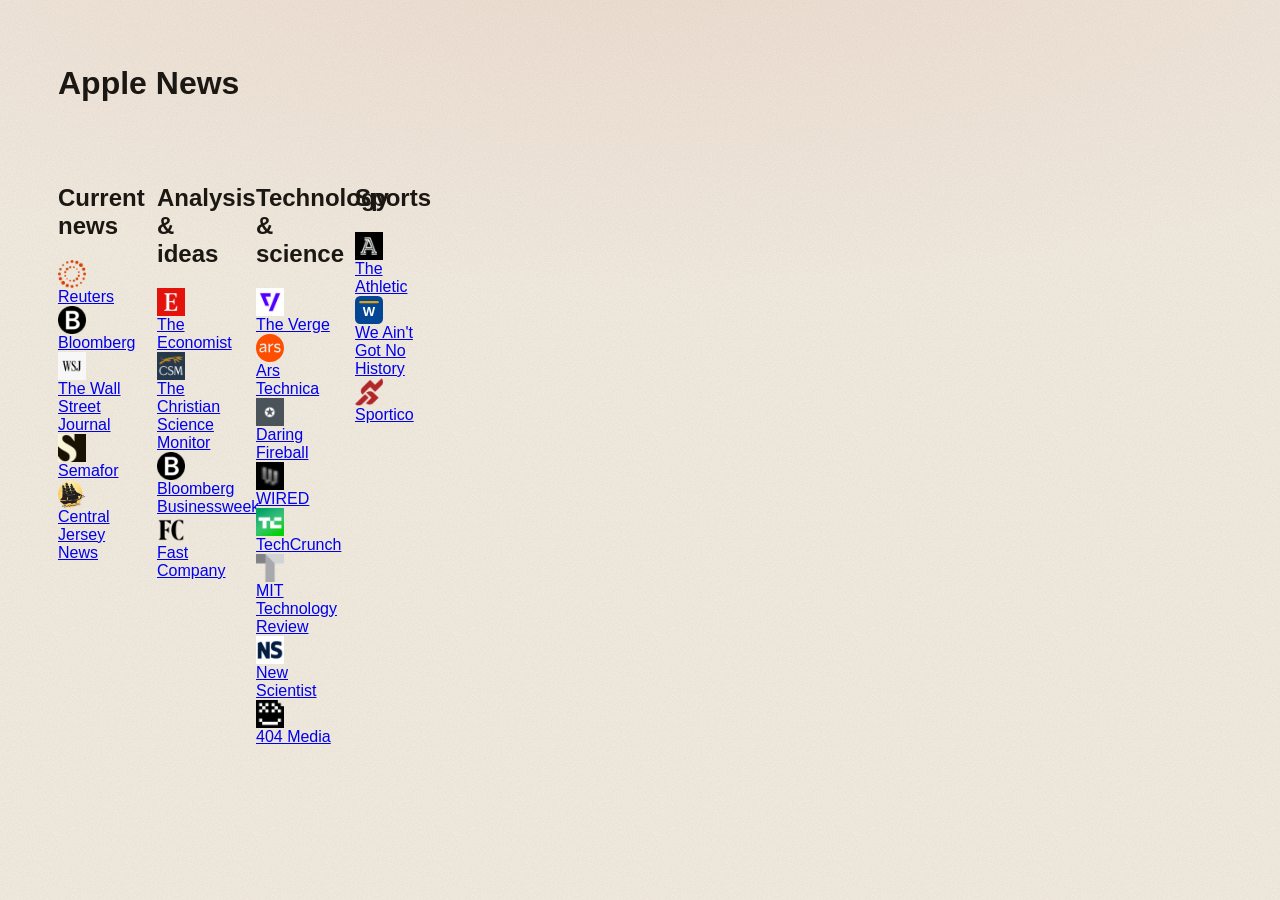
==== commit d59970d7: "Merge pull request #15 from sheilnaik/add-we-aint-got-no-history" ====
--- a/index.html
+++ b/index.html
@@ -3,11 +3,9 @@
   <head>
     <meta charset="UTF-8" />
     <meta name="viewport" content="width=device-width, initial-scale=1, viewport-fit=cover" />
-    <meta name="color-scheme" content="light dark" />
-    <meta name="theme-color" content="#f4eee3" media="(prefers-color-scheme: light)" />
-    <meta name="theme-color" content="#15120f" media="(prefers-color-scheme: dark)" />
+    <meta name="theme-color" content="#fd445f" />
     <meta name="apple-mobile-web-app-capable" content="yes" />
-    <meta name="apple-mobile-web-app-status-bar-style" content="default" />
+    <meta name="apple-mobile-web-app-status-bar-style" content="black-translucent" />
     <meta name="apple-mobile-web-app-title" content="Apple News" />
     <meta name="mobile-web-app-capable" content="yes" />
     <meta name="description" content="A personal launcher for favorite Apple News publications." />
@@ -17,203 +15,116 @@
     <link rel="apple-touch-icon" href="icons/apple-touch-icon.png" />
     <link rel="preconnect" href="https://fonts.googleapis.com" />
     <link rel="preconnect" href="https://fonts.gstatic.com" crossorigin />
-    <link rel="stylesheet" href="https://fonts.googleapis.com/css2?family=DM+Mono:wght@400;500&amp;family=Fraunces:ital,opsz,wght,SOFT,WONK@0,9..144,300..800,0..100,0..1;1,9..144,300..800,0..100,0..1&amp;family=Instrument+Sans:wght@400..700&amp;display=swap" />
-    <link rel="stylesheet" href="styles.css?v=15" />
-    <script src="app.js?v=4" defer></script>
+    <link
+      href="https://fonts.googleapis.com/css2?family=Newsreader:opsz,wght@6..72,500;6..72,600&amp;family=Source+Sans+3:wght@600;700&amp;display=swap"
+      rel="stylesheet"
+    />
+    <link rel="stylesheet" href="styles.css?v=12" />
+    <script src="app.js" defer></script>
   </head>
   <body>
     <main class="page">
       <header class="masthead">
-        <div class="masthead__meta">
-          <span data-volume>Personal Edition</span>
-          <span data-dateline></span>
-        </div>
-        <h1 class="masthead__nameplate"><em>The</em> Newsstand</h1>
-        <div class="masthead__rule" aria-hidden="true"></div>
-        <p class="masthead__tagline">
-          <span class="masthead__motto">Every title worth reading, one tap away.</span>
-          <span class="masthead__note">Opens in Apple&nbsp;News</span>
-        </p>
+        <h1>Apple News</h1>
       </header>
 
-      <nav class="index" aria-label="Publications">
-        <section class="desk desk--vermilion" aria-labelledby="current-news">
-          <div class="desk__head">
-            <h2 class="desk__title" id="current-news">Current News</h2>
-            <span class="desk__count" aria-hidden="true" data-count></span>
-            <span class="desk__numeral" aria-hidden="true">№&#8239;1</span>
+      <div class="index" aria-label="Apple News publications">
+        <section class="section section--current" aria-labelledby="current-news">
+          <div class="section__heading">
+            <h2 id="current-news">Current news</h2>
+            <span aria-hidden="true"></span>
           </div>
-          <ul class="pubs" role="list">
-            <li>
-              <a class="pub" href="https://apple.news/T2HHIfjQSSi6bz2f8pJF2xw">
-                <span class="pub__logo"><img src="logos/reuters.png" alt="" width="40" height="40" /></span>
-                <span class="pub__name">Reuters</span>
-                <svg class="pub__arrow" viewBox="0 0 24 24" aria-hidden="true" fill="none" stroke="currentColor" stroke-width="2" stroke-linecap="round" stroke-linejoin="round"><path d="M7 7h10v10"/><path d="M7 17 17 7"/></svg>
-              </a>
-            </li>
-            <li>
-              <a class="pub" href="https://apple.news/Tjl8slcGYTmO6f0yHbivKJg">
-                <span class="pub__logo"><img src="logos/bloomberg.png" alt="" width="40" height="40" /></span>
-                <span class="pub__name">Bloomberg</span>
-                <svg class="pub__arrow" viewBox="0 0 24 24" aria-hidden="true" fill="none" stroke="currentColor" stroke-width="2" stroke-linecap="round" stroke-linejoin="round"><path d="M7 7h10v10"/><path d="M7 17 17 7"/></svg>
-              </a>
-            </li>
-            <li>
-              <a class="pub" href="https://apple.news/TLZKrjVHNQX6EU84bXaUU4w">
-                <span class="pub__logo pub__logo--fill"><img src="logos/wall-street-journal.png" alt="" width="40" height="40" /></span>
-                <span class="pub__name">The Wall Street Journal</span>
-                <svg class="pub__arrow" viewBox="0 0 24 24" aria-hidden="true" fill="none" stroke="currentColor" stroke-width="2" stroke-linecap="round" stroke-linejoin="round"><path d="M7 7h10v10"/><path d="M7 17 17 7"/></svg>
-              </a>
-            </li>
-            <li>
-              <a class="pub" href="https://apple.news/TA-H5PvUbSDem4E9vQwZtOw">
-                <span class="pub__logo pub__logo--fill"><img src="logos/semafor.png" alt="" width="40" height="40" /></span>
-                <span class="pub__name">Semafor</span>
-                <svg class="pub__arrow" viewBox="0 0 24 24" aria-hidden="true" fill="none" stroke="currentColor" stroke-width="2" stroke-linecap="round" stroke-linejoin="round"><path d="M7 7h10v10"/><path d="M7 17 17 7"/></svg>
-              </a>
-            </li>
-            <li>
-              <a class="pub" href="https://apple.news/TNPfsRVpATbW1Sj1yWFdFFg">
-                <span class="pub__logo"><img src="logos/central-jersey-news.png" alt="" width="40" height="40" /></span>
-                <span class="pub__name">Central Jersey News</span>
-                <svg class="pub__arrow" viewBox="0 0 24 24" aria-hidden="true" fill="none" stroke="currentColor" stroke-width="2" stroke-linecap="round" stroke-linejoin="round"><path d="M7 7h10v10"/><path d="M7 17 17 7"/></svg>
-              </a>
-            </li>
-          </ul>
+          <nav class="source-list" aria-label="Current news sources">
+            <a class="source" href="https://apple.news/T2HHIfjQSSi6bz2f8pJF2xw" aria-label="Open Reuters in Apple News">
+              <span class="source__identity"><span class="source__logo"><img src="logos/reuters.png" alt="" width="28" height="28" /></span><span class="source__name">Reuters</span></span>
+            </a>
+            <a class="source" href="https://apple.news/Tjl8slcGYTmO6f0yHbivKJg" aria-label="Open Bloomberg in Apple News">
+              <span class="source__identity"><span class="source__logo"><img src="logos/bloomberg.png" alt="" width="28" height="28" /></span><span class="source__name">Bloomberg</span></span>
+            </a>
+            <a class="source" href="https://apple.news/TLZKrjVHNQX6EU84bXaUU4w" aria-label="Open The Wall Street Journal in Apple News">
+              <span class="source__identity"><span class="source__logo"><img src="logos/wall-street-journal.png" alt="" width="28" height="28" /></span><span class="source__name">The Wall Street Journal</span></span>
+            </a>
+            <a class="source" href="https://apple.news/TA-H5PvUbSDem4E9vQwZtOw" aria-label="Open Semafor in Apple News">
+              <span class="source__identity"><span class="source__logo"><img src="logos/semafor.png" alt="" width="28" height="28" /></span><span class="source__name">Semafor</span></span>
+            </a>
+            <a class="source" href="https://apple.news/TNPfsRVpATbW1Sj1yWFdFFg" aria-label="Open Central Jersey News in Apple News">
+              <span class="source__identity"><span class="source__logo"><img src="logos/central-jersey-news.png" alt="" width="28" height="28" /></span><span class="source__name">Central Jersey News</span></span>
+            </a>
+          </nav>
         </section>
 
-        <section class="desk desk--cobalt" aria-labelledby="analysis">
-          <div class="desk__head">
-            <h2 class="desk__title" id="analysis">Analysis &amp; Ideas</h2>
-            <span class="desk__count" aria-hidden="true" data-count></span>
-            <span class="desk__numeral" aria-hidden="true">№&#8239;2</span>
+        <section class="section section--analysis" aria-labelledby="analysis">
+          <div class="section__heading">
+            <h2 id="analysis">Analysis &amp; ideas</h2>
+            <span aria-hidden="true"></span>
           </div>
-          <ul class="pubs" role="list">
-            <li>
-              <a class="pub" href="https://apple.news/ThfiauYLtQlOfqyiHkempkw">
-                <span class="pub__logo pub__logo--fill"><img src="logos/economist.png" alt="" width="40" height="40" /></span>
-                <span class="pub__name">The Economist</span>
-                <svg class="pub__arrow" viewBox="0 0 24 24" aria-hidden="true" fill="none" stroke="currentColor" stroke-width="2" stroke-linecap="round" stroke-linejoin="round"><path d="M7 7h10v10"/><path d="M7 17 17 7"/></svg>
-              </a>
-            </li>
-            <li>
-              <a class="pub" href="https://apple.news/T_Ye2hwWaT_-u-DtJ17lVoQ">
-                <span class="pub__logo pub__logo--fill"><img src="logos/christian-science-monitor.png" alt="" width="40" height="40" /></span>
-                <span class="pub__name">The Christian Science Monitor</span>
-                <svg class="pub__arrow" viewBox="0 0 24 24" aria-hidden="true" fill="none" stroke="currentColor" stroke-width="2" stroke-linecap="round" stroke-linejoin="round"><path d="M7 7h10v10"/><path d="M7 17 17 7"/></svg>
-              </a>
-            </li>
-            <li>
-              <a class="pub" href="https://apple.news/TVgiaC0hzRVuradhgG5IrNQ">
-                <span class="pub__logo"><img src="logos/bloomberg-businessweek.png" alt="" width="40" height="40" /></span>
-                <span class="pub__name">Bloomberg Businessweek</span>
-                <svg class="pub__arrow" viewBox="0 0 24 24" aria-hidden="true" fill="none" stroke="currentColor" stroke-width="2" stroke-linecap="round" stroke-linejoin="round"><path d="M7 7h10v10"/><path d="M7 17 17 7"/></svg>
-              </a>
-            </li>
-            <li>
-              <a class="pub" href="https://apple.news/TRDkR9QPbS0yoKyV5iQSW5g">
-                <span class="pub__logo"><img src="logos/fast-company.png" alt="" width="40" height="40" /></span>
-                <span class="pub__name">Fast Company</span>
-                <svg class="pub__arrow" viewBox="0 0 24 24" aria-hidden="true" fill="none" stroke="currentColor" stroke-width="2" stroke-linecap="round" stroke-linejoin="round"><path d="M7 7h10v10"/><path d="M7 17 17 7"/></svg>
-              </a>
-            </li>
-          </ul>
+          <nav class="source-list" aria-label="Analysis and ideas sources">
+            <a class="source" href="https://apple.news/ThfiauYLtQlOfqyiHkempkw" aria-label="Open The Economist in Apple News">
+              <span class="source__identity"><span class="source__logo"><img src="logos/economist.png" alt="" width="28" height="28" /></span><span class="source__name">The Economist</span></span>
+            </a>
+            <a class="source" href="https://apple.news/T_Ye2hwWaT_-u-DtJ17lVoQ" aria-label="Open The Christian Science Monitor in Apple News">
+              <span class="source__identity"><span class="source__logo"><img src="logos/christian-science-monitor.png" alt="" width="28" height="28" /></span><span class="source__name">The Christian Science Monitor</span></span>
+            </a>
+            <a class="source" href="https://apple.news/TVgiaC0hzRVuradhgG5IrNQ" aria-label="Open Bloomberg Businessweek in Apple News">
+              <span class="source__identity"><span class="source__logo"><img src="logos/bloomberg-businessweek.png" alt="" width="28" height="28" /></span><span class="source__name">Bloomberg Businessweek</span></span>
+            </a>
+            <a class="source" href="https://apple.news/TRDkR9QPbS0yoKyV5iQSW5g" aria-label="Open Fast Company in Apple News">
+              <span class="source__identity"><span class="source__logo"><img src="logos/fast-company.png" alt="" width="28" height="28" /></span><span class="source__name">Fast Company</span></span>
+            </a>
+          </nav>
         </section>
 
-        <section class="desk desk--forest" aria-labelledby="science">
-          <div class="desk__head">
-            <h2 class="desk__title" id="science">Technology &amp; Science</h2>
-            <span class="desk__count" aria-hidden="true" data-count></span>
-            <span class="desk__numeral" aria-hidden="true">№&#8239;3</span>
+        <section class="section section--science" aria-labelledby="science">
+          <div class="section__heading">
+            <h2 id="science">Technology &amp; science</h2>
+            <span aria-hidden="true"></span>
           </div>
-          <ul class="pubs" role="list">
-            <li>
-              <a class="pub" href="https://apple.news/TLhSckDOWQjqEVzLdN4FplQ">
-                <span class="pub__logo pub__logo--fill"><img src="logos/the-verge.png" alt="" width="40" height="40" /></span>
-                <span class="pub__name">The Verge</span>
-                <svg class="pub__arrow" viewBox="0 0 24 24" aria-hidden="true" fill="none" stroke="currentColor" stroke-width="2" stroke-linecap="round" stroke-linejoin="round"><path d="M7 7h10v10"/><path d="M7 17 17 7"/></svg>
-              </a>
-            </li>
-            <li>
-              <a class="pub" href="https://apple.news/TUKgA_OjuTe20v1ndDwQjxQ">
-                <span class="pub__logo"><img src="logos/ars-technica.svg" alt="" width="40" height="40" /></span>
-                <span class="pub__name">Ars Technica</span>
-                <svg class="pub__arrow" viewBox="0 0 24 24" aria-hidden="true" fill="none" stroke="currentColor" stroke-width="2" stroke-linecap="round" stroke-linejoin="round"><path d="M7 7h10v10"/><path d="M7 17 17 7"/></svg>
-              </a>
-            </li>
-            <li>
-              <a class="pub" href="https://apple.news/TMDi_OFIRSe2BQoupq1S1Gw">
-                <span class="pub__logo pub__logo--fill"><img src="logos/daring-fireball.png" alt="" width="40" height="40" /></span>
-                <span class="pub__name">Daring Fireball</span>
-                <svg class="pub__arrow" viewBox="0 0 24 24" aria-hidden="true" fill="none" stroke="currentColor" stroke-width="2" stroke-linecap="round" stroke-linejoin="round"><path d="M7 7h10v10"/><path d="M7 17 17 7"/></svg>
-              </a>
-            </li>
-            <li>
-              <a class="pub" href="https://apple.news/TvhDsCM02Sz2u5ut0wrZFwA">
-                <span class="pub__logo pub__logo--fill"><img src="logos/wired.png" alt="" width="40" height="40" /></span>
-                <span class="pub__name">WIRED</span>
-                <svg class="pub__arrow" viewBox="0 0 24 24" aria-hidden="true" fill="none" stroke="currentColor" stroke-width="2" stroke-linecap="round" stroke-linejoin="round"><path d="M7 7h10v10"/><path d="M7 17 17 7"/></svg>
-              </a>
-            </li>
-            <li>
-              <a class="pub" href="https://apple.news/TaQFrBREMREafJLmlnwG_RA">
-                <span class="pub__logo pub__logo--fill"><img src="logos/techcrunch.png" alt="" width="40" height="40" /></span>
-                <span class="pub__name">TechCrunch</span>
-                <svg class="pub__arrow" viewBox="0 0 24 24" aria-hidden="true" fill="none" stroke="currentColor" stroke-width="2" stroke-linecap="round" stroke-linejoin="round"><path d="M7 7h10v10"/><path d="M7 17 17 7"/></svg>
-              </a>
-            </li>
-            <li>
-              <a class="pub" href="https://apple.news/T1kYkFSIVRBWBj0dJ29gJfw">
-                <span class="pub__logo"><img src="logos/mit-technology-review.png" alt="" width="40" height="40" /></span>
-                <span class="pub__name">MIT Technology Review</span>
-                <svg class="pub__arrow" viewBox="0 0 24 24" aria-hidden="true" fill="none" stroke="currentColor" stroke-width="2" stroke-linecap="round" stroke-linejoin="round"><path d="M7 7h10v10"/><path d="M7 17 17 7"/></svg>
-              </a>
-            </li>
-            <li>
-              <a class="pub" href="https://apple.news/T1igTlZ8xTAiyMs8q1JtDbw">
-                <span class="pub__logo pub__logo--fill"><img src="logos/new-scientist.png" alt="" width="40" height="40" /></span>
-                <span class="pub__name">New Scientist</span>
-                <svg class="pub__arrow" viewBox="0 0 24 24" aria-hidden="true" fill="none" stroke="currentColor" stroke-width="2" stroke-linecap="round" stroke-linejoin="round"><path d="M7 7h10v10"/><path d="M7 17 17 7"/></svg>
-              </a>
-            </li>
-            <li>
-              <a class="pub" href="https://apple.news/T3wa8HAqFQDWGfcXrqdNGog">
-                <span class="pub__logo"><img src="logos/404-media.png" alt="" width="40" height="40" /></span>
-                <span class="pub__name">404 Media</span>
-                <svg class="pub__arrow" viewBox="0 0 24 24" aria-hidden="true" fill="none" stroke="currentColor" stroke-width="2" stroke-linecap="round" stroke-linejoin="round"><path d="M7 7h10v10"/><path d="M7 17 17 7"/></svg>
-              </a>
-            </li>
-          </ul>
+          <nav class="source-list" aria-label="Technology and science sources">
+            <a class="source" href="https://apple.news/TLhSckDOWQjqEVzLdN4FplQ" aria-label="Open The Verge in Apple News">
+              <span class="source__identity"><span class="source__logo"><img src="logos/the-verge.png" alt="" width="28" height="28" /></span><span class="source__name">The Verge</span></span>
+            </a>
+            <a class="source" href="https://apple.news/TUKgA_OjuTe20v1ndDwQjxQ" aria-label="Open Ars Technica in Apple News">
+              <span class="source__identity"><span class="source__logo"><img src="logos/ars-technica.svg" alt="" width="28" height="28" /></span><span class="source__name">Ars Technica</span></span>
+            </a>
+            <a class="source" href="https://apple.news/TMDi_OFIRSe2BQoupq1S1Gw" aria-label="Open Daring Fireball in Apple News">
+              <span class="source__identity"><span class="source__logo"><img src="logos/daring-fireball.png" alt="" width="28" height="28" /></span><span class="source__name">Daring Fireball</span></span>
+            </a>
+            <a class="source" href="https://apple.news/TvhDsCM02Sz2u5ut0wrZFwA" aria-label="Open WIRED in Apple News">
+              <span class="source__identity"><span class="source__logo"><img src="logos/wired.png" alt="" width="28" height="28" /></span><span class="source__name">WIRED</span></span>
+            </a>
+            <a class="source" href="https://apple.news/TaQFrBREMREafJLmlnwG_RA" aria-label="Open TechCrunch in Apple News">
+              <span class="source__identity"><span class="source__logo"><img src="logos/techcrunch.png" alt="" width="28" height="28" /></span><span class="source__name">TechCrunch</span></span>
+            </a>
+            <a class="source" href="https://apple.news/T1kYkFSIVRBWBj0dJ29gJfw" aria-label="Open MIT Technology Review in Apple News">
+              <span class="source__identity"><span class="source__logo"><img src="logos/mit-technology-review.png" alt="" width="28" height="28" /></span><span class="source__name">MIT Technology Review</span></span>
+            </a>
+            <a class="source" href="https://apple.news/T1igTlZ8xTAiyMs8q1JtDbw" aria-label="Open New Scientist in Apple News">
+              <span class="source__identity"><span class="source__logo"><img src="logos/new-scientist.png" alt="" width="28" height="28" /></span><span class="source__name">New Scientist</span></span>
+            </a>
+            <a class="source" href="https://apple.news/T3wa8HAqFQDWGfcXrqdNGog" aria-label="Open 404 Media in Apple News">
+              <span class="source__identity"><span class="source__logo"><img src="logos/404-media.png" alt="" width="28" height="28" /></span><span class="source__name">404 Media</span></span>
+            </a>
+          </nav>
         </section>
 
-        <section class="desk desk--marigold" aria-labelledby="sports">
-          <div class="desk__head">
-            <h2 class="desk__title" id="sports">Sports</h2>
-            <span class="desk__count" aria-hidden="true" data-count></span>
-            <span class="desk__numeral" aria-hidden="true">№&#8239;4</span>
+        <section class="section section--sports" aria-labelledby="sports">
+          <div class="section__heading">
+            <h2 id="sports">Sports</h2>
+            <span aria-hidden="true"></span>
           </div>
-          <ul class="pubs" role="list">
-            <li>
-              <a class="pub" href="https://apple.news/TGZrXYjEmTdOtVrhVEViDCA">
-                <span class="pub__logo pub__logo--fill"><img src="logos/the-athletic.png" alt="" width="40" height="40" /></span>
-                <span class="pub__name">The Athletic</span>
-                <svg class="pub__arrow" viewBox="0 0 24 24" aria-hidden="true" fill="none" stroke="currentColor" stroke-width="2" stroke-linecap="round" stroke-linejoin="round"><path d="M7 7h10v10"/><path d="M7 17 17 7"/></svg>
-              </a>
-            </li>
-            <li>
-              <a class="pub" href="https://apple.news/TxdXHyhmxQZySoSBhMMt0eg">
-                <span class="pub__logo"><img src="logos/sportico.png" alt="" width="40" height="40" /></span>
-                <span class="pub__name">Sportico</span>
-                <svg class="pub__arrow" viewBox="0 0 24 24" aria-hidden="true" fill="none" stroke="currentColor" stroke-width="2" stroke-linecap="round" stroke-linejoin="round"><path d="M7 7h10v10"/><path d="M7 17 17 7"/></svg>
-              </a>
-            </li>
-          </ul>
+          <nav class="source-list" aria-label="Sports sources">
+            <a class="source" href="https://apple.news/TGZrXYjEmTdOtVrhVEViDCA" aria-label="Open The Athletic in Apple News">
+              <span class="source__identity"><span class="source__logo"><img src="logos/the-athletic.png" alt="" width="28" height="28" /></span><span class="source__name">The Athletic</span></span>
+            </a>
+            <a class="source" href="https://apple.news/TEYujbYmrQXy9HMHk3YhJSQ" aria-label="Open We Ain't Got No History in Apple News">
+              <span class="source__identity"><span class="source__logo"><img src="logos/we-aint-got-no-history.svg" alt="" width="28" height="28" /></span><span class="source__name">We Ain't Got No History</span></span>
+            </a>
+            <a class="source" href="https://apple.news/TxdXHyhmxQZySoSBhMMt0eg" aria-label="Open Sportico in Apple News">
+              <span class="source__identity"><span class="source__logo"><img src="logos/sportico.png" alt="" width="28" height="28" /></span><span class="source__name">Sportico</span></span>
+            </a>
+          </nav>
         </section>
-      </nav>
-
-      <footer class="colophon">
-        <p>Set in Fraunces, Instrument Sans &amp; DM Mono &middot; Printed fresh with every visit</p>
-      </footer>
+      </div>
     </main>
   </body>
 </html>
